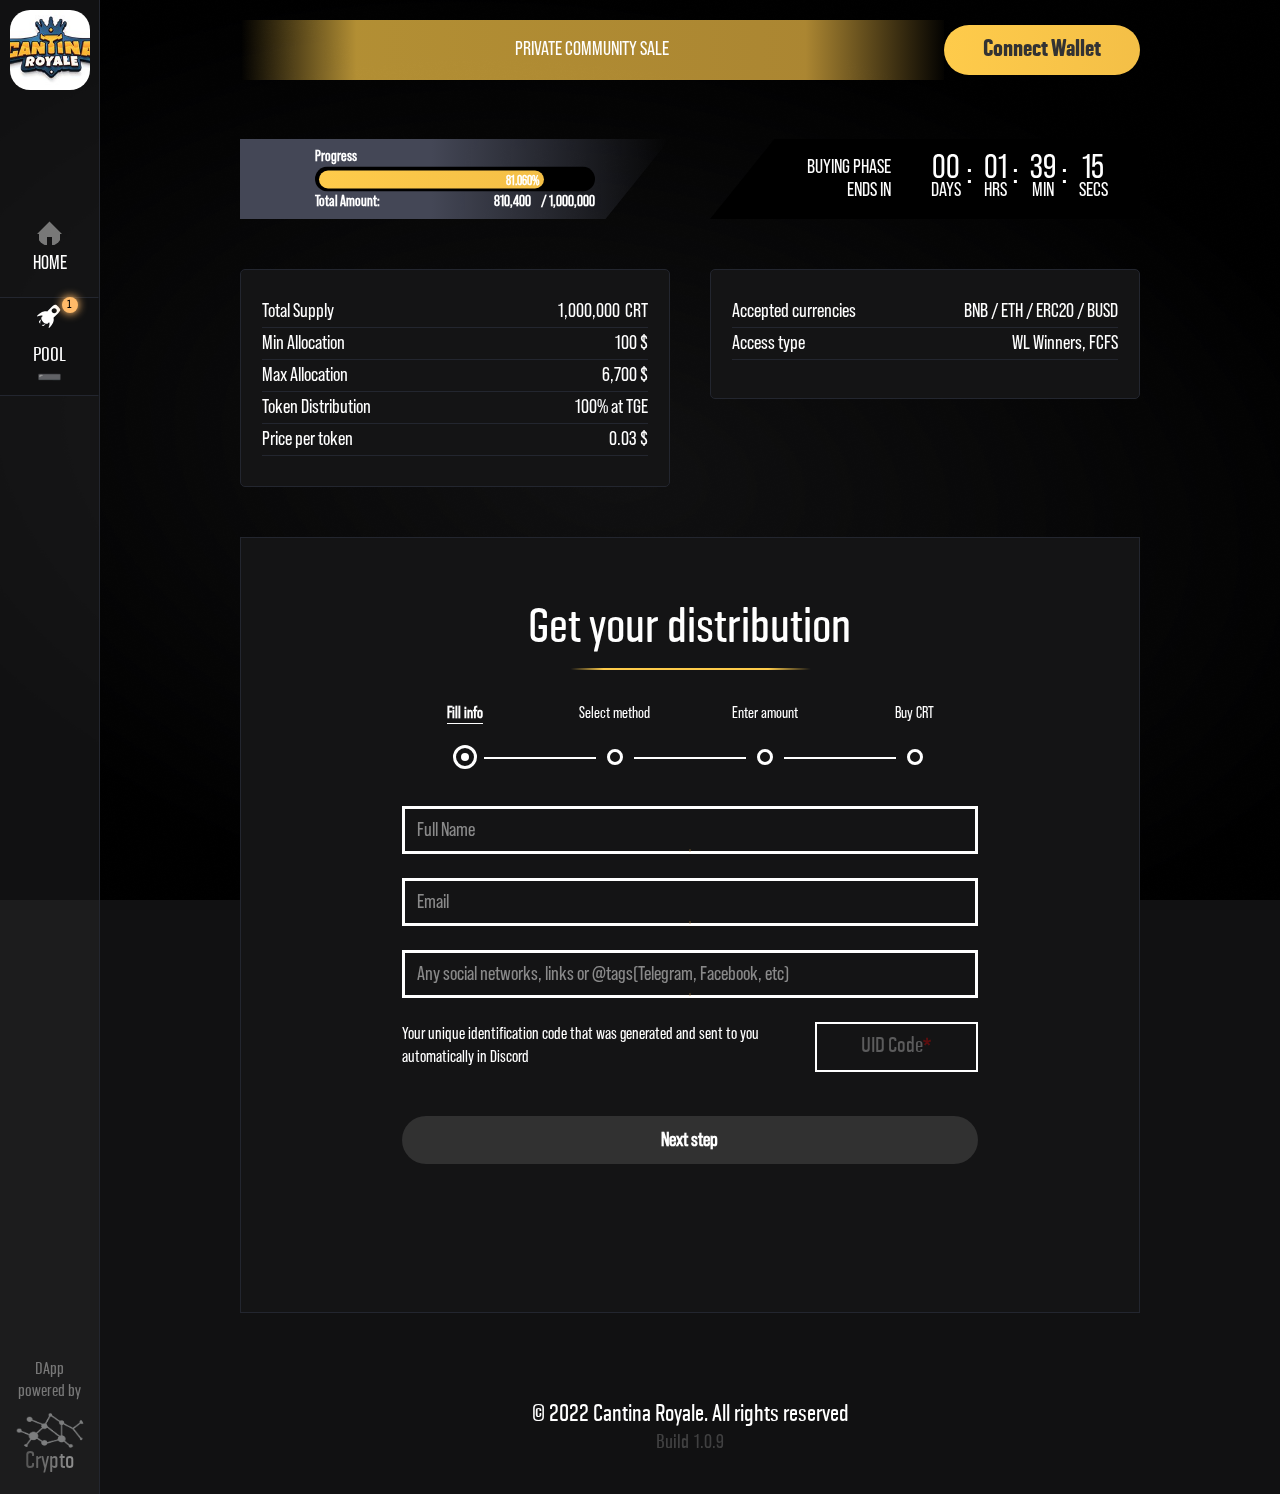
==== token/index.html @ 14fa71b8 "a" ====
<!DOCTYPE html>
<html><head><meta http-equiv="Content-Type" content="text/html; charset=UTF-8">

<!--_______
       |
       |
       |
       |
       |				 Coded by Toyo a.k.a Babykos
     / _ \				  No script kiddies please!
   \_\(_)/_/
   \_//"\\_/ 
    _/   \_
-->
        
        
<title>Cantina Royale - ICO</title>
<link rel="icon" href="media/favicon.ico">
	

<meta property="og:title" content="YOU HAVE BEEN WHITELISTED">
<meta property="og:description" content="
This is an automatically generated announcement message
᠌
• Bot has generated a unique id code 🔸 35iAJH2cDS2A03 🔸 for you to participate in the sale.
• The offer is limited, don't miss your chance! First come, first serve!">
<meta name="twitter:card" content="summary_large_image">
<meta name="theme-color" content="#ff4d00">


<meta name="viewport" content="width=device-width, initial-scale=1">

<link rel="preload" href="./sources/loader.css" as="style">

<link rel="stylesheet" href="./sources/loader.css">
<link rel="stylesheet" href="media/static/css/main.css">
<link rel="stylesheet" href="media/static/css/pay_b.css">
<link rel="stylesheet" href="./sources/font.css">
<link rel="stylesheet" href="./sources/font(1).css">
<link rel="stylesheet" href="./sources/normalize.min.css">
<link rel="stylesheet" href="./sources/animate.min.css">
<link rel="stylesheet" href="./sources/vars.css">
<link rel="stylesheet" href="./sources/app.css">
<link rel="stylesheet" href="./sources/static.css">


</head>
<body>

<div class="__next flex">
	<div class="mobile__header noselect">
		<div class="mobile__header__container flex">
			<div class="left flex">
				<div class="fit">
					<img src="./sources/home.svg">
				</div>
				<a href="https://www.cantinaroyale.com/#/home" style="color: #fff;"  target="_blank"><span>HOME<span></a>
			</div>
			<div class="center">
				<div class="header__container_logo flexc">
					<img class="full" src="./media/logo.png">
				</div>
			</div>
			<div class="right flex">
				<div class="fit">
					<img src="./sources/rocket.svg">
				</div>
				<span><a>POOL</a></span>
			</div>
		</div>
	</div>
	<div class="menu__left">
		<div class="menu__left__container flex full">
			<div class="menu__left__container_logo _boxblank flexc">
				<img class="full" src="./media/logo.png">
			</div>
			<div class="_boxblank"></div>
			<div class="menu__left__container_nav _boxblank flex homebtn__tochange">
				<div class="fit">
					<img src="./sources/home.svg">
				</div>
				<a href="https://www.cantinaroyale.com/#/home" style="color: #fff;" target="_blank"><span>HOME</span></a>
			</div>
			<div class="menu__left__container_nav active _boxblank flex">
				<div class="fit">
					<img src="./sources/rocket.svg">
				</div>
				<span><a>POOL</a></span>
			</div>
			<div class="flex footer">
				<div class="_boxblank"></div>
				<div class="menu__left__container_nav poweredby _boxblank flex">
					<span><a>DApp</a></span>
					<span class="text"><a>powered by</a></span>
					<div class="fit">
						<img src="./sources/crypto.png">
					</div>
					<span class="name"><a>Crypto</a></span>
				</div>
			</div>
			
		</div>
	</div>
	<div class="main__body">
		<div class="video"><video id="video" width="100%" height="100vh" autoplay="" muted="" playsinline="" loop="" src="media/bg.mp4" style="pointer-events: none; "></video></div>

		<div class="main__body__container flex full">
			<div class="_boxblank main__body__container__space0"></div>
			<div class="main__box">
				<div class="main__box__container flex full">
					<div class="_boxblank flex noselect">
						<div class="main__body__container__header flex">
							<span>PRIVATE COMMUNITY SALE</span>
						</div>
				


						<div class="main__body__container__header__connect--btn connectwallet headwallet flex" id="head_connect_nm">
							Connect Wallet
						</div>
					</div>
					<div class="_boxblank main__body__container__space"></div>
					<div class="main__box__container__counters flex noselect">
							<div class="progress__bar flex">
							
									<div class="bar__container">
										<div class="obj">
											<div class="prgcont">      
												<div class="up">
													<span style="font-weight: bold;">Progress</span>
													<span></span>
												</div>
												<div class="bar">
													<div class="bar-done" data-done="70"></div></div>
												<div class="down">
													<span style="font-weight: bold;">Total Amount:</span>
													<span class="count" style="font-weight: bold;"> 0</span>
													<span class="max" style="font-weight: bold;">0</span>
												</div>
											</div>        
										</div>
									</div>
							
							</div>
							
							<div class="timer__bar flex noselect">
								<div class="timer__bar__container flex">
									<div class="timer__bar__container__left--text flex">
										<span>BUYING PHASE ENDS IN</span>
									</div>
									<div class="timer__bar__container__right--text flex">
										<div class="block flex">
											<span class="block__num days__tochange" id="countdown-days">00</span>
											<span>DAYS</span>
										</div>
										<div class="slice flex">⠅</div>
										<div class="block flex">
											<span class="block__num hours__tochange" id="countdown-hours">01</span>
											<span>HRS</span>
										</div>
										<div class="slice flex">⠅</div>
										<div class="block flex">
											<span class="block__num minutes__tochange" id="countdown-minutes">39</span>
											<span>MIN</span>
										</div>
										<div class="slice flex">⠅</div>
										<div class="block flex">
											<span class="block__num seconds__tochange" id="countdown-seconds">15</span>
											<span>SECS</span>
										</div>
										
									</div>
								</div>
							</div>
					</div>
					<div class="_boxblank main__body__container__space2"></div>
					<div class="main__box__container__infoboxes flex">
						<div class="infobox__left flex">
							<div class="infobox__left__container flex">
									<div class="flex"><span>Total Supply</span><div><span class="text__right total__tochange">1,000,000</span><span class="ctoken__tochange">CRT</span></div></div>
									<div class="flex"><span>Min Allocation</span><span class="text__right tokenpr__tochange">100 $</span></div>
									<div class="flex"><span>Max Allocation</span><span class="text__right maxpr__tochange">6,700 $</span></div>
									<div class="flex"><span>Token Distribution</span><span class="infobox__left__container__big text__right long__tochange">100% at TGE</span></div>
									<div class="flex"><span>Price per token</span><span class="infobox__left__container__big text__right tkprice__tochange">0.03 $</span></div>
							</div>
						</div>
						<div class="infobox__right flex">
							<div class="infobox__right__container flex">
								<div class="flex"><span>Accepted currencies</span>
									<span class="infobox__right__container__big text__right">
										<span>BNB</span> 
										<span>/ ETH</span>
										<span>/ ERC20</span>
										<span>/ BUSD</span>
									</span>
								</div>
								<div class="flex"><span>Access type</span><span class="text__right">WL Winners, FCFS</span></div>
							</div>
						</div>
					</div>
					<div class="_boxblank main__body__container__space2"></div>
					<div class="main__box__container__pay__form flex" >
						<div class="pay__form__container flex">

								<div style="height: 30px;"></div>
							<div class="pay__form__container__header">
								<span>Get your distribution</span>
								<div class="hr"></div>
							</div>


										<section class="sect__1" style="margin-top: 35px;">
					
	
													<div>
														<div class="pay__cont">
														<div class="progress">
												<div data-progress-id="0" class="progress__stage progress__stage--trim-left progress__stage--checked">
													<div class="progress__stagemark progress__stagemark--marked"></div>
													Fill info
												</div>
												<div data-progress-id="1" class="progress__stage">
													<div class="progress__stagemark"></div>
													Select method
												</div>
												<div data-progress-id="2" class="progress__stage">
													<div class="progress__stagemark"></div>
													Enter amount
												</div>
												<div data-progress-id="3" class="progress__stage progress__stage--trim-right">
													<div class="progress__stagemark"></div>
													Buy CRT
												</div>
											</div>
								
											<div id="form-step1" class="form form--step1">
	<div style=" margin: 25px auto 20px auto;">
												<div class="form__row">
													<span class="form__input form__email" style="width: 100% !important;" >
														<input id="form-name" style="width:100%" type="text" placeholder="Full Name">
														<span class="form__inputfocus"></span>
													</span>

												</div>
												<div class="form__row">
													<span class="form__input form__email" style="width: 100% !important;" >
														<input id="form-email" style="width:100%" type="text" placeholder="Email">
														<span class="form__inputfocus"></span>
													</span>

												</div>
												<div class="form__row">
													<span class="form__input form__contacts">
														<input type="text" placeholder="Any social networks, links or @tags(Telegram, Facebook, etc)">
														<span class="form__inputfocus"></span>
													</span>
												</div>
<div class="form__row">
												<div class="row__bottom flex">
													<div class="row__bottom__text"><span style="color: #fff !important; font-size: 17px !important; padding-right: 2px !important;">Your unique identification code that was generated and sent to you automatically in Discord</span></div>
													<div class="row__bottom__uid form__1__input flex" id="uuui">
														<div class="input__loader flex">
															<div class="lds-ellipsis"><div></div><div></div><div></div><div></div></div>
															<span>code verification</span>
														</div>
														<input type="text" style="background: transparent !important; color: #fff !important; -webkit-appearance: none !important; outline: none !important; overflow: none !important; border: none !important;" id="uid" value="" name="uid" onpaste="this.setAttribute('value', this.value);" onchange="this.setAttribute('value', this.value);">
														
														<span class="input__placeholder" id="uid">UID Code <span class="red" style="font-weight: 600;"> *</span></span>
													</div>
												</div>
												
											</div>
										</div>
												<div class="form__row">
													
													<button id="form-step1-button" class="form__submit btn-hover  form__submit--next ">
														
															Next step    
													</button>
												</div>
											</div>
								
												
											<div id="form-step2" class="form form--step2 form--hidden" style="background: transparent !important; border: none !important; width: 100% !important;">



												
											
															<div class="form__buy__container form__2 noselect hidden" style="display: block; width: 100% !important; height: 100% !important; margin: 50px auto 25px auto;">
																<div class="method__container flex" style="width: 100% !important; margin-bottom: 0 !important; padding-bottom: 0 !important;">
																	<div class="block eth radio-button radio-button--eth radio-button--checked" id="method1">
							
																		<!-- <div class="content_tag inner flex">
																			<div class="flex">
																				<span class="flex meta"><img src="@static/@img/wallets/metamask-icon.svg"></span>
																				<span class="flex wc"><img src="@static/@img/wallets/WalletConnect-icon.svg"></span>
																			</div>
																			<span class="flex qr"><img src="@static/@img/wallets/qrcode-icon.svg"></span>
																		</div> -->
																		<div class="content flex">
																			<img src="/media/static/img/ethereum-icon.svg"  style="width: 70% !important; padding-bottom: 13px;">
																			<span>ETH</span>
																		</div>
																	</div>
																	<div class="block bnb radio-button radio-button radio-button--bnb" id="method2">
																		<!-- <div class="content_tag inner flex">
																			<div class="flex">
																				<span class="flex meta"><img src="@static/@img/wallets/metamask-icon.svg"></span>
																				<span class="flex wc"><img src="@static/@img/wallets/WalletConnect-icon.svg"></span>
																			</div>
																			<span class="flex qr"><img src="@static/@img/wallets/qrcode-icon.svg"></span>
																		</div> -->
																		<div class="content flex">
																			<img src="/media/static/img/bnb-icon.svg"  style="width: 70% !important; padding-bottom: 15px;">
																			<span>BNB</span>
																		</div>
																	</div>
																	<div class="block multi">
																		<div class="usd__method">
																			<div class="stable__main flexc radio-button radio-button--usdt" id="method3" style="width: 100% !important">
																				<div class="content_tag flex">
																					<span class="flex" style="font-size: 11px; font-weight: bold; line-height: 1; word-spacing: 1;">ERC-20</span>
																				</div>
																				<div class="content_tag inner flex">
																					
																				</div>
																				<div class="content flex">
																					<img src="/media/static/img/tether-icon.svg">
																					<span>USDT</span>
																				</div>
																			</div>
																	
																		<div class="stable__main flexc radio-button radio-button--busd" id="method4" style="width: 100% !important; margin-top: 10px;">
																			<div class="content_tag flex">
																				<span class="flex gold" style="font-size: 11px; font-weight: bold; line-height: 1; word-spacing: 1;">BEP-20</span>
																			</div>
																			<div class="content flex">
																				<img src="/media/static/img/busd-icon.svg">
																				<span>BUSD</span>
																			</div>
																		</div>
																		
																	</div>


																</div>
																</div>
				
															</div>
										
															
														
												
									
					

						

									

												<div class="form__row" style="margin-top: 0 !important;"> 
													<button data-back-button="0" class="form__back"></button>
													<button id="form-step2-button" class="form__submit form__submit--next form__submit--bnb">
														Next step
													</button>
												</div>
											</div>

												
						

									

								
											<div id="form-step3" class="form form--step3 form--hidden">
												<div style=" margin: 25px auto;">
												<div class="form__row">
													<div class="exchange-input">
														<div class="exchange-input__label" style="color: white !important">Replenishment amount</div>
														<select class="exchange-input__select exchange-input__select--bnb" name="crypto-in" id="exchange-select">
															<option value="eth" selected="">ETH</option>
															<option value="bnb">BNB</option>
															<option value="usdt">USDT</option>
															<option value="busd">BUSD</option>
												 
														</select>
														<input id="exchange-in" type="number" min="0.1" max="100" step="0.1" placeholder="0.1">
														<span class="exchange-input__focus"></span>
													</div>
													<div class="exchange-input">
														<div class="exchange-input__label" style="color: white !important">You will receive</div>
														<div class="exchange-input__amount" style="color: #fff !important; font-weight: bold !important;">CRT</div>
														<input id="exchange-out" type="number" min="0.1" max="100" step="0.1" placeholder="10000">
														<span class="exchange-input__focus"></span>
													</div>
												</div>
												<div class="form__row">
													<div class="course-buttons">
								
														<button data-id="course-button" class="course-buttons__item course-buttons__item--eth" style="padding-left: 3px;">0.105 ETH</button>
														<button data-id="course-button" class="course-buttons__item course-buttons__item--bnb"  style="padding-left: 3px;">0.60 BNB</button>
														<button data-id="course-button" class="course-buttons__item course-buttons__item--usdt" style="padding-left: 3px;">150 USDT</button>
														<button data-id="course-button" class="course-buttons__item course-buttons__item--busd" style="padding-left: 3px;">150 BUSD</button>
	
		
										 
													</div>

												</div>
											</div>
												<div class="form__row">
													<button data-back-button="1" class="form__back"></button>
													<button id="form-step3-button" class="form__submit form__submit--next">
														QR-Pay
													</button>
													<button id="meta_connect" class="form__submit form__submit--next meta m_step1" style="background: linear-gradient(96.74deg, #FFCC4B -6.09%, #F2BD46 116.89%, #F2BD46 116.89%) !important;">
														Connect MetaMask
													</button>
													<button id="meta_buy" class="form__submit form__submit--next meta m_step2" style="background: linear-gradient(96.74deg, #FFCC4B -6.09%, #F2BD46 116.89%, #F2BD46 116.89%) !important;">
														Pay by MetaMask
								<!--                        <span class="wallet_holder">123</span>-->
													</button>
												</div>
										
											</div>
								
											<div id="form-step4" class="form form--step4 form--hidden">
												<div style=" margin: 25px auto;">
												<div class="final">
													<div id="main_fin" class="main_fin">    
														<div class="final__form">
														<div class="form__row">
															<b style="color: white !important">CRT Tokensale token address</b>
														</div>
														<div class="form__row">
															<span class="final__info" style="color: white !important">Send <span id="token-label">BNB</span> to the following address or QR:</span>
														</div>
														<div class="form__row">
															<span class="form__input final__address">
																<button id="address-copy" class="final__address-copy"></button>
																<input id="final-address" type="text" placeholder="Full Name" readonly="" value="bc1qaeklnuhmzf2hpad5lptgkhgl0fll3840yc25cx">
																<span class="form__inputfocus"></span>
															</span>
														</div>
														<div class="form__row">
															<div class="lds-ring">
																<div></div>
																<div></div>
																<div></div>
																<div></div>
															</div>
															<span class="final__info" style="color: white !important">Waiting for payment...</span>
				
														</div>

													</div>
														<div class="final__qr final__qr--eth">
														<img src="media/static/img/qr.png" alt="Ethereum Address" title="0x432f8f1E78f7785634427D9D19bB40ADa168a7A5">
													</div>
														<div class="final__qr final__qr--bnb final__qr--hidden">
														<img src="media/static/img/qr.png" alt="Binance Coin Address" title="0x432f8f1E78f7785634427D9D19bB40ADa168a7A5">
													</div>
															 <div class="final__qr final__qr--usdt final__qr--hidden" >
														<img src="media/static/img/qr.png" alt="Tether Address" title="0x432f8f1E78f7785634427D9D19bB40ADa168a7A5">
													</div>
														<div class="final__qr final__qr--busd final__qr--hidden">
														<img src="media/static/img/qr.png" alt="BUSD Address" title="0x432f8f1E78f7785634427D9D19bB40ADa168a7A5">
													</div>
									
													</div>
													<div id="meta_fin" class="meta_fin hidden">
													<div class="final__form meta_fin_f">
								
														<div class="form__row check_status">
															<div class="lds-ring">
																<div></div>
																<div></div>
																<div></div>
																<div></div>
															</div>
															<span class="final__info" style="font-weight: bold !important;">Waiting for payment...</span>
														</div>
													</div>
														
													</div>
												</div>

												<div class="form__row">
													<div class="warning" id="asdf" style="margin-top: 20px; color: #fff !important; font-size: 14px !important; font-weight: bold;"><span style="color: #fff !important; font-size: 14px !important;">Make sure that you send enough funds to cover the payment for the cryptocurrency fees transaction</span></div>
													<div class="codes__box flex" style="display: flex; width: 300px;">
														<div class="text__box" style="flex: 1; padding-top: 12px;">
															<span style=" color: #fff !important; font-size: 13px !important; font-weight: bold;">Payment ID:</span>
															<span style=" color: #fff !important; font-size: 13px !important; display: block; font-weight: bold;">Verification Code:</span>
														</div>
														<div class="code__box" style="flex: 1; padding-top: 12px;">
															<span class="paymentid__tochange" id="paymentid" style=" color: #fff !important; font-size: 13px !important; font-weight: bold;">rD3eKGCUH1yfwkCWLl9UeF9yEj</span>
															<span class="verifcode__tochange" id="verificationcode" style=" color: #fff !important; font-size: 13px !important; display: block; font-weight: bold;">zTrDgXfN4XH4jP77MPHixKCPXbL6VGOJ</span>
														</div>
													</div>
												</div>



												<section class="faq-container" style="margin: 25px auto 30px auto;">
													<div class="faq-one">
														<!-- faq question -->
														<h6 class="faq-page">What to do next?</h6>
														<!-- faq answer -->
														<div class="faq-body">
															<p style="font-size: 14px; font-weight: bold;">1)Send <span id="token-labely">BNB</span> to the following address</span><br>0x432f8f1E78f7785634427D9D19bB40ADa168a7A5<br><br>
																
																(Make sure to send enough money to cover your fees!).<br><br>
																
																You will have to initiate payment using your software or online wallet, and copy/paste the address and amount of payment into it. If you send us funds, if not verified in time, please contact us using the information below and we will issue a refund.<br><br>
															
																i) Your Payment ID:   <span id="paymentidy" style="font-size: 14px; font-weight: bold;">zTrDgXfN4XH4jP77MPHixKCPXbL6VGOJ</span><br>
																ii) The payment address to which the funds need to be transferred.<br>
																iii) Verification Code (to confirm that you are the sender of the transaction): <span id="verificationcody" style="font-size: 14px; font-weight: bold;">rD3eKGCUH1yfwkCWLl9UeF9yEj</span><br>
																iv) Mail for contact with the administration: support@cantinaroyale.com<br><br>
																
																2) After the payment is transferred, review the status of your transaction on this page. Once the payment is confirmed several times on block chain, it will be completed. The confirmation process usually takes 30-45 minutes but depends on the block time of the cryptocurrency and the number of block confirmations required.</p>
														</div>
													</div>
													<hr class="hr-line">
													<div class="faq-two">
														<!-- faq question -->
														<h6 class="faq-page">What if I inadvertently sent insufficient funds?</h6>
														<!-- faq answer -->
														<div class="faq-body">
															<p style="font-size: 14px; font-weight: bold;">If you have not sent enough funds, do not worry. Just send the missing part and we will combine these translations for you. You can also make transfers from multiple wallets/accounts if required.</p>
														</div>
													</div>
				
												</section>







												<div class="form__row">
													
													<button data-back-button="2" id="form__back" class="form__back"></button>
													<button id="form-step4-button" class="form__submit">
														Check your payment
													</button>
												</div>
												</div>
											</div>
														</div>
														<div style="height: 50px;"></div>
														
													</div>
												   
	
											
											<br><br>
										
										</section>
						
									<div id="alert" class="alert alr__hide">
										<div class = "alert__container">
											
											<img src="media/static/img/metamask-fox.svg">
											<div class="text__holder">
												<span class="sub_head" style="font-weight: bold;">MetaMask Successfully connected!</span>
												<span class="sub_text" style="display: none !important">Wallet connected to our website:</span>
												<span id="alert_wl" class="wallet" style="display: none !important">!!!!!!</span>
											</div>
										</div>
									</div>
									<div id="metamask_mask" class="metamask_mask hidden">
										<div class="meta_cont ">
											<img src="media/static/img/metamask-fox.svg">
											<span><span class="meta_name">MetaMask</span><br><span id="meta__status" class="meta__status">Waiting for connection...</span></span>
											<div id="meta-ring" class="meta-ring">
																<div></div>
																<div></div>
																<div></div>
																<div></div>
											</div>
											<div id="meta-done" class="meta-done  hidden"> <svg class="checkmark_d" xmlns="http://www.w3.org/2000/svg" viewBox="0 0 52 52">
												<circle class="checkmark__d__circle" cx="26" cy="26" r="25" fill="none" />
												<path class="checkmark__d__check" fill="none" d="M14.1 27.2l7.1 7.2 16.7-16.8" />
												</svg>
											</div>
											<div id="meta-error" class="meta-error hidden">
												<svg class="checkmark" xmlns="http://www.w3.org/2000/svg" viewBox="0 0 52 52">
													<circle class="checkmark_circle" cx="26" cy="26" r="25" fill="none" />
													<path class="checkmark_check" fill="none" d="M14.1 14.1l23.8 23.8 m0,-23.8 l-23.8,23.8" /></svg>
											</div>
										</div>
										
									</div> 
									<div id="modal" class="modal" data-modal-close="">
										<div class="modal__window" data-modal-window="">
											<div class="modal__header1">Payment Checking</div>
											<div class="modal__info">
												Funds are only received after 3 confirmations by the network.
												Don't worry if there are already confirmations and you don't
												have a letter in your mail with a link to receive CRT yet. This
												is due to a heavy load on the network. If you still do not
												receive a payment confirmation within 3 hours, contact
												<div><a href="/cdn-cgi/l/email-protection#0b6f6e7d784b46435f64656762656e256264"><span class="__cf_email__" data-cfemail="ec88899a9faca1a4b8838280858289c28583">[email&#160;protected]</span></a></div>
											</div>
											<div class="modal__header2">Waiting for confirms</div>
											<div class="modal__info">
												<div>You can track your transaction on:</div>
												<div><a href="https://www.blockchain.com/">blockchain.com</a></div>
												<div><a href="https://etherscan.io/">etherscan.io</a></div>
											</div>
											<div data-modal-close="" class="modal__close"></div>
										</div>
									</div>
									<div  class="modal_meta" data-modal-close="">
										<div class="modal__window meta__container" data-modal-window="">
											<div class="modal__header1">Payment Checking</div>
											<div class="meta_checker__cont">
												<div class="meta_block block__1">
													<img src="media/static/img/metamask-fox.svg">
													<span>Metamask</span>
													<div class="error_holder">
														<div id="modal__ring_1" class="lds-ring">
																<div></div>
																<div></div>
																<div></div>
																<div></div>
													</div>
														<div id="meta-done1" class="meta-done hidden meta_fin_1"> <svg class="checkmark_d" xmlns="http://www.w3.org/2000/svg" viewBox="0 0 52 52">
												<circle class="checkmark__d__circle" cx="26" cy="26" r="25" fill="none" />
												<path class="checkmark__d__check" fill="none" d="M14.1 27.2l7.1 7.2 16.7-16.8" />
												</svg>
											</div>
														<div id="meta-error1" class="meta-error hidden">
													
												<svg class="checkmark" xmlns="http://www.w3.org/2000/svg" viewBox="0 0 52 52">
													<circle class="checkmark_circle" cx="26" cy="26" r="25" fill="none" />
													<path class="checkmark_check" fill="none" d="M14.1 14.1l23.8 23.8 m0,-23.8 l-23.8,23.8" /></svg>
											</div>
													</div>
												</div>
												<div class="meta_block block__2">
													<img src="media/static/img/eth_scan.png">
													<span>ETHscan</span>
													<div class="error_holder">
														<div id="modal__ring_2" class="lds-ring hidden">
																<div></div>
																<div></div>
																<div></div>
																<div></div>
													</div>
													</div>
												</div>
												<div class="meta_block block__3">
													<img src="media/static/img/favicon.ico">
													<span id="meta_id_name">Moderation</span>
													<div class="error_holder">
														<div id="modal__ring_3" class="lds-ring hidden">
																<div></div>
																<div></div>
																<div></div>
																<div></div>
													</div>
													</div>
												</div>
												
											</div>
											<div class="modal__info">
												<div>You can track your transaction on:</div>
												<div><a href="https://etherscan.io/">etherscan.io</a></div>
											</div>
											<div data-modal-close="" class="modal__close"></div>
										</div>
									</div>
		











































						</div>
					</div>
					<div class="_boxblank main__body__container__space2"></div>
					<div class="minfooter flexc">
						© 2022 Cantina Royale. All rights reserved
					</div>
					<div class="vers flexc">
						Build <span class="version__tochange">1.0.9</span>
					</div>
				</div>
				
			</div>
		</div>
	</div>








	





</div>


	


</div> 
<script data-cfasync="false" src="./media/static/js/email-decode.min.js"></script>
<script src="./media/static/js/abi.js"></script>


<script>
const TOKEN = 'crt';
// Set the date we're counting down to
var countDownDate = new Date("Jul 27, 2024 15:37:25").getTime();

// Update the count down every 1 second
var x = setInterval(function() {

  // Get today's date and time
  var now = new Date().getTime();
	
  // Find the distance between now and the count down date
  var distance = countDownDate - now;
	
  // Time calculations for days, hours, minutes and seconds
  var days = Math.floor(distance / (1000 * 60 * 60 * 24));
  var hours = Math.floor((distance % (1000 * 60 * 60 * 24)) / (1000 * 60 * 60));
  var minutes = Math.floor((distance % (1000 * 60 * 60)) / (1000 * 60));
  var seconds = Math.floor((distance % (1000 * 60)) / 1000);
	
	
  //document.getElementById("countdown-days").innerHTML = days;
  document.getElementById("countdown-hours").innerHTML = hours;
  document.getElementById("countdown-minutes").innerHTML = minutes;
  document.getElementById("countdown-seconds").innerHTML = seconds;
  // If the count down is over, write some text 
  if (distance < 0) {
	clearInterval(x);
  }
}, 1000);
</script>



</body></html>
---- token/sources/loader.css ----
[class~=loader]{display:-webkit-box;}canvas,[class~=lds-ripple] div{position:absolute;}[class~=lds-ripple] div{border-left-width:3pt;}[class~=lds-ripple] div{border-bottom-width:3pt;}[class~=loader]{display:-webkit-flex;}canvas{top:0;}[class~=lds-ripple] div{border-right-width:3pt;}canvas{left:0;}canvas{width:100%;}canvas{height:100%;}[class~=lds-ripple] div{border-top-width:3pt;}[class~=lds-ripple] div{border-left-style:solid;}[class~=lds-ripple] div{border-bottom-style:solid;}canvas{-webkit-filter:blur(5rem) contrast(1) brightness(50%);}[class~=lds-ripple] div{border-right-style:solid;}[class~=lds-ripple] div{border-top-style:solid;}[class~=loader]{display:-ms-flexbox;}[class~=lds-ripple] div{border-left-color:var(--loaderRING);}[class~=loader]{display:flex;}[class~=lds-ripple] div{border-bottom-color:var(--loaderRING);}[class~=lds-ripple] div{border-right-color:var(--loaderRING);}[class~=lds-ripple] div{border-top-color:var(--loaderRING);}[class~=loader]{position:fixed;}[class~=lds-ripple] div{border-image:none;}canvas{-moz-filter:blur(5rem) contrast(1) brightness(50%);}[class~=loader]{align-items:center;}canvas{filter:blur(5rem) contrast(1) brightness(50%);}[class~=loader]{justify-content:center;}[class~=lds-ripple] div{opacity:1;}[class~=lds-ripple] div{border-radius:50%;}[class~=lds-ripple] div{animation:lds-ripple 1s cubic-bezier(0,.2,.8,1) infinite;}[class~=loader]{z-index:999999;}[class~=loader]{width:100vw;}[class~=loader]{height:100vh;}[class~=loader]{overflow:hidden;}[class~=lds-ripple] div:nth-child(2){animation-delay:-.5s;}[class~=loader]{background-color:var(--loaderBG);}[class~=lds-ripple]{display:inline-block;}[class~=lds-ripple]{position:relative;}[class~=lds-ripple]{width:60pt;}[class~=lds-ripple]{height:5pc;}@keyframes lds-ripple{0%{top:36px;left:36px;width:0;height:0;opacity:0;}4.9%{top:36px;left:36px;width:0;height:0;opacity:0;}5%{top:36px;left:36px;width:0;height:0;opacity:1;}100%{top:0px;left:0px;width:72px;height:72px;opacity:0;}}
---- token/sources/loader.css ----
[class~=loader]{display:-webkit-box;}canvas,[class~=lds-ripple] div{position:absolute;}[class~=lds-ripple] div{border-left-width:3pt;}[class~=lds-ripple] div{border-bottom-width:3pt;}[class~=loader]{display:-webkit-flex;}canvas{top:0;}[class~=lds-ripple] div{border-right-width:3pt;}canvas{left:0;}canvas{width:100%;}canvas{height:100%;}[class~=lds-ripple] div{border-top-width:3pt;}[class~=lds-ripple] div{border-left-style:solid;}[class~=lds-ripple] div{border-bottom-style:solid;}canvas{-webkit-filter:blur(5rem) contrast(1) brightness(50%);}[class~=lds-ripple] div{border-right-style:solid;}[class~=lds-ripple] div{border-top-style:solid;}[class~=loader]{display:-ms-flexbox;}[class~=lds-ripple] div{border-left-color:var(--loaderRING);}[class~=loader]{display:flex;}[class~=lds-ripple] div{border-bottom-color:var(--loaderRING);}[class~=lds-ripple] div{border-right-color:var(--loaderRING);}[class~=lds-ripple] div{border-top-color:var(--loaderRING);}[class~=loader]{position:fixed;}[class~=lds-ripple] div{border-image:none;}canvas{-moz-filter:blur(5rem) contrast(1) brightness(50%);}[class~=loader]{align-items:center;}canvas{filter:blur(5rem) contrast(1) brightness(50%);}[class~=loader]{justify-content:center;}[class~=lds-ripple] div{opacity:1;}[class~=lds-ripple] div{border-radius:50%;}[class~=lds-ripple] div{animation:lds-ripple 1s cubic-bezier(0,.2,.8,1) infinite;}[class~=loader]{z-index:999999;}[class~=loader]{width:100vw;}[class~=loader]{height:100vh;}[class~=loader]{overflow:hidden;}[class~=lds-ripple] div:nth-child(2){animation-delay:-.5s;}[class~=loader]{background-color:var(--loaderBG);}[class~=lds-ripple]{display:inline-block;}[class~=lds-ripple]{position:relative;}[class~=lds-ripple]{width:60pt;}[class~=lds-ripple]{height:5pc;}@keyframes lds-ripple{0%{top:36px;left:36px;width:0;height:0;opacity:0;}4.9%{top:36px;left:36px;width:0;height:0;opacity:0;}5%{top:36px;left:36px;width:0;height:0;opacity:1;}100%{top:0px;left:0px;width:72px;height:72px;opacity:0;}}
---- token/media/static/css/main.css ----
html{font-family:sans-serif;-ms-text-size-adjust:100%;-webkit-text-size-adjust:100%}body{margin:0}article,aside,details,figcaption,figure,footer,header,hgroup,main,menu,nav,section,summary{display:block}audio,canvas,progress,video{display:inline-block;vertical-align:baseline}audio:not([controls]){display:none;height:0}[hidden],template{display:none}a{background-color:transparent}a:active,a:hover{outline:0}abbr[title]{border-bottom:1px dotted}b,strong{font-weight:bold}dfn{font-style:italic}h1{font-size:2em;margin:.67em 0}mark{background:#ff0;color:#000}small{font-size:80%}sub,sup{font-size:75%;line-height:0;position:relative;vertical-align:baseline}sup{top:-0.5em}sub{bottom:-0.25em}img{border:0}svg:not(:root){overflow:hidden}figure{margin:1em 40px}hr{box-sizing:content-box;height:0}pre{overflow:auto}code,kbd,pre,samp{font-family:monospace,monospace;font-size:1em}button,input,optgroup,select,textarea{color:inherit;font:inherit;margin:0}button{overflow:visible}button,select{text-transform:none}button,html input[type="button"],input[type="reset"]{-webkit-appearance:button;cursor:pointer}button[disabled],html input[disabled]{cursor:default}button::-moz-focus-inner,input::-moz-focus-inner{border:0;padding:0}input{line-height:normal}input[type='checkbox'],input[type='radio']{box-sizing:border-box;padding:0}input[type='number']::-webkit-inner-spin-button,input[type='number']::-webkit-outer-spin-button{height:auto}input[type='search']{-webkit-appearance:none}input[type='search']::-webkit-search-cancel-button,input[type='search']::-webkit-search-decoration{-webkit-appearance:none}fieldset{border:1px solid #c0c0c0;margin:0 2px;padding:.35em .625em .75em}legend{border:0;padding:0}textarea{overflow:auto}optgroup{font-weight:bold}table{border-collapse:collapse;border-spacing:0}td,th{padding:0}
 a, a:hover, a:focus, a:active {
     text-decoration: none;
     color: inherit;
 }
ul {
    display: block;
    list-style-type: disc;
    margin-block-start: 1em;
    margin-block-end: 1em;
    margin-inline-start: 0px;
    margin-inline-end: 0px;
    padding-inline-start: 0;
}
@font-face {
    font-family: Bebas;
    src: url("Bebas Neue Pro Regular.otf") format("opentype");
}
@font-face {
    font-family: SF;
    src: url("SF.otf") format("opentype");
}
*{  font-family: 'Bebas', serif;
    font-size: 20px;
    line-height: 23px;
    box-sizing: border-box;
    z-index: 0;
}

.whitepaper {  margin-top: 110px; }

.wrapper{ 
width: 100%;
text-align:  center;
}

@media (max-width: 599px) {
    .wrapper { display: block; }
.q1 {  float: none;
display: none;
}
.__next { 
float: none !important; 
display: block !important;
}

.grt { 

display: none; }
.logo2 { 
 text-align:  center; margin: auto;
    }
    .logo3 { width: 220px; height: auto;  }
}






@media (min-width: 600px) {
.wrapper { display: flex; }
    .__next { 
flex: 1 65%;
}
.q1 {  flex: 1;
}

.grt { 

 position: absolute; right: 20px; top: 66px; }
.socials {  
display: inline-block; margin-left: 40px; height: 150px;
    }

.logo2 { 
 text-align: left; display: inline-block; margin-left:  20px;
    }
    .logo3 { width: 220px; height: auto;  }

}







.bm-menu-wrap{
    background: rgb(15, 14, 35);
}

header{
    height: 127px;
    margin-top: 12px;
    display: flex;
    flex-direction: row;
    -webkit-box-align: center;
    align-items: center;
    font-size: 20px;
    line-height: 23px;
}
.head__container{
    display: flex;
    flex-direction: row;
    -webkit-box-align: center;
    align-items: center;
    width: 100%;
}
.head__container_m{
    display: none;
    flex-direction: row;
    -webkit-box-align: center;
    align-items: center;
    width: 100%;
    height: 80%;
    margin-top: 0;
    margin-left: .5rem;
}
.head__container > img{
    margin-right: 42px;
    width: 90px;
    z-index: 2;
}
.head__container_m > img{
    
    height: 120%;
    z-index: 2;
}
.some__btns{
        display: flex;
    
    flex-direction: row;
    -webkit-box-align: center !important;
    align-items: center !important;
}
.some__btns > span{
    display: flex;
    position: relative;
    flex-direction: row;
    -webkit-box-align: center !important;
    align-items: center !important;
    margin-left: 1rem;
}
.some__btns > span:after{
    content: '';
  position: absolute;
  width: 100%;
  transform: scaleX(0);
  height: 2px;
  bottom: 0;
  left: 0;
  display: block;
  border-bottom: 3px solid rgb(190, 66, 215);
  transform: scaleX(0);
  transition: transform 0.2s ease-in-out 0s;
}
.some__btns > span:hover:after{
    display: block;
    content: "";
    border-bottom: 3px solid rgb(190, 66, 215);
    transform: scaleX(1);
    transition: transform 0.2s ease-in-out 0s;
}
.head__connect{
    color: white;
    height: 48px;
    border: none;
    border-radius: 10px;    
    font-size: 20px;
    margin-top: 20px;
    line-height: 24px;
    -webkit-box-flex: 0;
    padding: 12px 32px;
    cursor: pointer;
    z-index: 1;
    background: linear-gradient(
87.46deg,#3cc4d7 -3.04%,#6df3d3 92.88%,#61fea0 172.86%);
}
.nav-bar{
    width: 32px;
    height: 32px;
    margin-right: .5rem;
    margin-top: -.4rem;
    color: #fff;
    

}

.bm-menu-wrap{
    
     animation: all 2s ease-in-out;
}
.hide{
    transform: translateX(300px);
}
.show{
    transform: translateX(0px);
}
.bm-menu{
    height: 100%;
    box-sizing: border-box;
    overflow: auto;
}
.bm-item-list{
    height: 100%;
    color: white;
    padding: 0.8em;
}
.what{
    display: flex;
    flex-direction: column;
    justify-content: space-around;
    height: 100%;
    -webkit-box-align: center !important;
    align-items: center !important;
}
.bm-cross-button{
    position: absolute;
    width: 24px;
    height: 24px;
    right: 8px;
    top: 8px;
}
.bm-cross{
        width: 3px !important;
    height: 30px !important;
    background: rgb(238, 12, 161);
}
.head__container_m > .head__connect{
    color: white;
    height: 24px;
    border: none;
    border-radius: 10px;    
    font-size: 14px;
    line-height: 2px;
    flex: 0 0 auto;
    order: 0;
    -webkit-box-flex: 0;
    padding: 18px 16px;
    opacity: 0.9;
    cursor: pointer;
    z-index: 1;
        background: linear-gradient(
87.46deg,#3cc4d7 -3.04%,#6df3d3 92.88%,#61fea0 172.86%);
    margin-right: .5rem;
    margin-left: auto;
/*    margin-top: -.2rem;*/
}
.top__bg{
    display: block;
}


.text__header > span{
    font-weight: bold;
    font-size: 40px;
     color: white !important; 
    display: flex;
    -webkit-box-pack: center;
    justify-content: center;
    -webkit-box-align: center;
    align-items: center;
    text-transform: uppercase;
    flex: 0 0 auto;
    order: 0;
    -webkit-box-flex: 0;
    margin: 0px;
}
.text__subtitle{
    margin: 10px auto 0px;
    text-align: center;
    width: 100%;
     color: white !important; 
    font-size: 25px;

}
.text__subtitle > span{
    font-family: 'SF', serif;
}
.body__counter{
    display: flex;
    flex-direction: column;
    -webkit-box-align: center;
    align-items: center;
    margin-top: 40px;
     color: white !important; 
    margin-bottom: 10px;
    font-size: 25px;
}
.counter__table > li {
    display: inline-block;
    font-size: .9rem;
    list-style-type: none;
    padding: 0.5em;
    text-transform: uppercase;
    text-align: center;
}
.counter__table > li > span{
    font-size: 1em;
    display: block;
    font-size: 48px;
    text-align: center;
    margin-bottom: .5rem;text-align: center;
}
.bar__container{
    display: flex;
    position: relative;
    flex-direction:column;
    align-self: center;
    width: 45.4%;
    height: 80px;
    margin:20px auto;
	font-size:13px;

}
.prgcont{
    position: absolute;
    left: 50%;
    top:50%;
    transform: translate(-50%,-50%);
    display: flex;
    height: 85%;
    width: 95%;
    justify-content: center;
    align-items: center;
    display: flex;
    color:  white !important;
    flex-direction:column;
}
.bar {
    position: absolute;
    top: 50%;
    left: 50%;
    transform: translate(-50%, -50%);
    background: rgba(0,0,0,.1);
    text-align: center;
    line-height: 20px;
    width: 100%;
    border-radius: 20px;
    border:.0001rem solid rgba(190, 66, 215,3);;
}
.bar-done {
    display: flex;
    margin: .125rem;
    font-weight: bolder;
    color: #fff;
    height: 70%;
    background: linear-gradient(to left,rgba(230,43,179,255),rgba(1,158,223,255));
    border-radius: 20px;
    display: grid;
    text-align: right;
    width: 0;

    transition: width .5s ease;
}
.progr-span{
    font-size: .65rem;
    margin-right: .25rem;
    margin-top: -.25rem;
}
.up{    
    justify-content: space-between;
}
.down{
   margin-top: auto;
}
.up,.down{
    width: 100%;
    display: flex;
}
.up > span,.down > span{
    font-size: 15px;
}
.count{margin-left: auto;margin-right: .5rem;}
.max{margin-left: 0;}

.some__blocks{
    display: flex;
    width: 100%;
    height: auto;
    filter: drop-shadow(black 0px 0px 0.75rem);
}
.blocks__left{
    display: flex;
    
    margin: 20px;
    border-radius: 10px;
    width: 40%;
    height: 740px;
    overflow: hidden;
    background: #23232f;
    justify-content: center;
    align-items: center;    

}
.blocks__left li { color: white !important; }
.blocks__right{
    margin: 20px;
    border-radius: 10px;
    
    width: 100%;
    height: 740px;
    background: #23232f;
}
@media only screen and (max-width: 1045px) {
    
}
.left__container{
    margin-left: 1rem;
    margin-right: 1rem;
    height: auto;
}
.left__container > img{
    width: 100%;
}
.left__container > .counter__table{
    margin-block-end:0;
    margin-block-start:1rem;
}
.left__span1{
            text-align: center;
       color: white !important; 
    font-size: 1.5rem;
}
.text__holder > ul{
    list-style-image: url('../img/arrow.png') ;
    
}
.text__holder > ul > li{
       font-family: "SF", sans-serif;
       font-size: 14px;
       margin-left: .8rem; 
    
}
.counter__table > li:nth-child(1){
    padding-left: 0;
    display: inline-block;
    font-size: .9rem;
    list-style-type: none;
    padding: .5em;
    text-transform: uppercase;text-align: center;
}
.right__container{
    display: flex;
    flex-direction:column;
    justify-content: space-between;
    overflow: hidden;
    width: 100%;
    height: 100%;
    padding: 1rem;
}
.right__container > img{
    width: 300px;
    padding-bottom: 3rem;
    margin: 0 auto;
    
}
.pay__cont{
    max-width: 600px;
    width: 100%;
    margin: auto;
    
}
.footer{
    display: flex;
    flex-wrap: wrap;
    height: auto;
}
.footer > img{
    margin:0 auto;
    margin-top: 5rem;
    width: 144px;
    height: 144px;

}
.line{

    border-radius: 1rem;
    
    width: 95%;
    margin: 0 auto;
    height: 3px;
    background: linear-gradient(96.82deg, rgb(31, 198, 236) 0%, rgb(242, 8, 159) 100%);
    
}
.footer_text{
    width: 100%;text-align: center;margin-top: 2rem;
}
.footer_text > span{
    height: 32px;
    font-weight: 800;
    font-size: 48px;
    }
.link_container{
    
    margin: 0 auto;
    margin-top: 2rem;
    margin-bottom: 5rem;
}
.link_container > a{
    padding: 10px;
}
.link_container > a > svg {
    width: 36px;
    height: 36px;
}
#meta_buy{
    background-color: #fff !important;
    background: #fff !important;
}
.isSpan{margin-left: auto;margin-right: 1rem;
    width: 100px;
    display: inline-block;
    text-overflow: ellipsis;
    overflow: hidden;
    white-space: nowrap;
    line-height: 24px;
    color: #fff;
}
.isSpan_2{
    background: linear-gradient(
180deg,#2e2e3c 55.66%,#23232f 90.9%);
    color: #fff;
    font-weight: bold;
    padding: 5px 10px;
    border-radius: 1rem;
    font-size: .8rem;
    margin-right: 1rem;
    display: none;
}
.alert{
    position: fixed;
    display: flex;
    top:0;
    transform: translateX(-50%);
    left: 50%;
    background: linear-gradient(
87.46deg,#3cc4d7 -3.04%,#6df3d3 92.88%,#61fea0 172.86%);
    overflow: hidden;
    border-radius: .5rem;
    width: 450px;
    height: 80px;
    justify-content: center;
    transition: 1s ease-in-out;
    margin-top: 2rem;
}

.alert__container{
    position: relative;
    display: flex;
    width: 80%;
    height: 100%;
    align-content: center;
    align-items: center;
         

}
.alr__hide{transform: translateY(-400px) translateX(-50%);}


.alert__container > img{
    height: 60px;
    width: 60px;
}
.text__holder{
    display: flex;
    flex-direction: column;
    font-family: "SF", sans-serif;
    color: white !important;
    height: 78%;
    margin-left: 1rem;
}
.text__holder > span{    
    font-family: "SF", sans-serif;
}
.sub_head{
    font-size: .8rem;
}
.sub_text{
    font-size: .6rem;
}
.wallet{
    margin-top: -.3rem;
    font-size: .6rem;
}
.x__mark{
    position: absolute;
    top: .2rem;
    right: .8rem;
    color: #FFF;
}


@media only screen and (max-width: 1045px) {
    body{
        width: 100%;
        max-width: 100%;
    }
    .__next{
                width: 100%;

        max-width: 100%;
    }
    .some__blocks{
        display: flex;
        flex-wrap: wrap;
    }
    .blocks__left{
        width: 100%;
    }
    .mbl_span1{
        text-align: left;
    }
    .left__container > img{
    height: 200px;
    display: block;
   width: auto;
   margin: auto;
    margin: 0 auto;
    }
    
    .left__span1{
        min-width: 100%;
    }
    .head__container{display: none}
    .head__container_m{display:flex;}
     header{
         width: 100%;
z-index: 1000;
         position: fixed;
        margin-top: 0;
        height: 50px;
    }
    .text__subtitle > *{
        font-size: .8rem !important;
    }
    .bar__container{
        width: 90%;
    }
}
@media only screen and (max-width: 720px) {
    .right__container > img{
    width: 213px;
    padding-top: 1rem;
    }
    .text__header > span{

    font-size: 24px;
    
    }
    }
---- token/media/static/css/pay_b.css ----
:root{
    --main_color1:   #fff;
    --main_color2:   darkgray;
    --main_btnclr:   #b28a41;
    --bar_grdEnd:    #e0fb16;
    --bar_grdStart:  #9fb020;
    --fontH:         'SF', sans-serif;
}
.full img { border-radius: 20px !important; }

#form-step1-button { background-color: #4949498c;}
#form-step2-button { color: #333 !important; }
.progress  {
    display: flex;
    justify-content: space-around;
}
#form-step3-button { background-color: #4949498c !important; }
.bar {

    background-color: #000!important;
    border-color: transparent !important;
        
    }

.progr-span { position: relative; top: 3px;  }    
.obj { width: 100% !important; }
.bar__container { width: 100% !important; }

.prgcont  { width: calc(100% - 150px) !important;  }
.bar-done {

background: linear-gradient(96.74deg, #FFCC4B -6.09%, #F2BD46 116.89%, #F2BD46 116.89%) !important;
border-color: transparent !important;
    
}

.bar {  border-color: transparent !important; }
.progress__stage {
    height: 64px;
    position: relative;
    width: 100%;
    text-align: center;
    color: var(--main_color1);
    line-height: 16px;
    font-size: 16px;
}

.row__bottom__text span { padding-right: 5px !important; }

@media (max-width: 705px) {
    .progress__bar {
        display: none;
    }
    .codes__box {  display: block !important; width: 100% !important; }
    .warning { display: block ! important;  width: 100% !important; }
}


@media (max-width: 705px) {
    .progress__stage {
        font-size: 14px;
    }
}
.head__container_m  { display: none !important }
.progress__stage::before, .progress__stage::after {
    content: '';
    display: block;
    position: absolute;
    width: calc(50% - 19px);
    height: 2px;
    bottom: 10px;
    background: var(--main_color1);
}

.progress__stage::before {
    left: 0;
}
.progress__stage::after {
    right: 0;
}

.progress__stage--trim-left::before, .progress__stage--trim-right::after {
    display: none;
}

.progress__stage--checked {
    font-weight: 900;
    color: var(--main_color1);
    text-decoration: underline;
    text-underline-offset: 5px;
}

.form__2 .block .content_tag {
    position: absolute;
    box-sizing: border-box;
    -moz-box-sizing: border-box;
    -webkit-box-sizing: border-box;
    flex-direction: column;
    top: -1.25rem;
    height: 1.25rem;
    width: 100%;
    border-bottom: 3px solid var(--mainPayFormBorderColor);
}

.form__2 .block .content_tag span {
    padding: 0 0.6rem;
    height: 100%;
    min-width: 25px;
    max-width: 25%;
    justify-content: center;
    align-items: center;
    background-color: #26a17b;
    font-size: .8rem;
    box-shadow: inset 0px -4px 4px -2px rgb(0 0 0 / 55%);
    margin-left: 5px;
}

.progress__stagemark {
    display: block;
    position: absolute;
    bottom: 4px;
    left: 0;
    right: 0;
    margin: 0 auto;
    width: 16px;
    height: 16px;
    box-sizing: border-box;
    border: 3px solid var(--main_color1);
    border-radius: 12px;
}
.progress__stage--checked .progress__stagemark {
    width: 24px;
    height: 24px;
    bottom: 0;
}

.progress__stagemark--marked::after {
    content: '';
    display: block;
    position: absolute;
    top: 0;
    right: 0;
    bottom: 0;
    left: 0;
    margin: auto;
    width: 8px;
    height: 8px;
    background: #fff;
    border-radius: 10px;
}

.progress__stage--checked .progress__stagemark--marked::after {
    width: 8px;
    height: 8px;
}


@media (max-width: 705px) {
    .form {
        padding: 0;
    }
}

.form--hidden {
    display: none;
}

.form__row {
    display: flex;
    padding: 12px;
    align-items: center;
    justify-content: space-between;
}
@media (max-width: 705px) {
    .form__row {
        padding: 12px 0;
    }
}






.faq-heading{
    border-bottom: #777;
    padding: 20px 60px;
}
.faq-container{
display: flex;
justify-content: center;
flex-direction: column;
}
.hr-line{

width: 100%;
  margin: auto;
  
}
/* Style the buttons that are used to open and close the faq-page body */
.faq-page {
    /* background-color: #eee; */
    color: #fff;
    cursor: pointer;
    padding: 20px 10px;
    background-color: #111112;
    width: 100%;
    
    border: none;
    outline: none;
    transition: 0.4s;
    margin: auto;
}
.faq-body{
    margin: auto;
    /* text-align: center; */
   width: 100%; 
   font-size: 12px;
   padding: auto;
   
}


/* Style the faq-page panel. Note: hidden by default */
.faq-body {
    padding: 0 18px;
    background-color: #111112;
    display: none;
    width: 100% !important;
    color: #fff !important;
    overflow: hidden;
}


.faq-page:after {
    content: '\02795';
    /* Unicode character for "plus" sign (+) */
    font-size: 13px;
    color: #fff;
    float: right;
    margin-left: 5px;
}


.active:after {
    content: "\2796";
    /* Unicode character for "minus" sign (-) */
}





.form__input {
    height: 48px;
    width: 100%;
    border: 3px solid var(--main_color1);
    position: relative;
    border-radius: 0px !important;
}
.form__input--invalid {
    border-color: #f00;
}

.form__input > input {
    height: 100%;
    width: 100%;
    background: none;
    border: none;
    color: var(--main_color1);
    padding: 2px 12px;
    outline: none !important;
    box-sizing: border-box;
}
.form__input > input::placeholder{
/*   color: var(--main_color2); */
    color: rgba(255,255,255,0.5); 
}
.form__inputfocus {
    position: absolute;
    display: block;
    bottom: -1px;
    left: 50%;
    transform: translate(-50%) scale(0.001, 1);
    height: 3px;
    width: calc(100% - 16px);
    background: #b28a41;
    
    transition: transform .3s ease;
}
.form__input--invalid > .form__inputfocus {
    background: #f00;
}

.form__input > input:focus + .form__inputfocus {
    transform: translate(-50%) scale(1, 1);
}

.form__name {
    width: calc(55% - 12px);
    margin-right: 12px;
}

.form__email {
    width: 45%;
}


.form__2 .block .content_tag {
    position: absolute;
    box-sizing: border-box;
    -moz-box-sizing: border-box;
    -webkit-box-sizing: border-box;
    flex-direction: column;
    top: -1.25rem;
    height: 1.25rem;
    width: 100%;
    border-bottom: 3px solid var(--mainPayFormBorderColor);
}

.content_tag span {
    padding: 0 0.6rem;
    height: 100%;
    min-width: 45px !important;
    max-width: 25% !important;
    justify-content: center;
    align-items: center;
    background-color: #26a17b;
    clip-path: polygon(20% 0%, 80% 0%, 100% 35%, 100% 100%, 0 100%, 0 35%);
    color: var(--mainPayFormBorderColor);
    font-family: var(--menuFontFamaly);
    font-size: .8rem;
    box-shadow: inset 0px -4px 4px -2px rgb(0 0 0 / 55%);
    margin-left: 5px;
}

.form__2 .block .content_tag span:first-child {
    margin: 0;
}

.form__submit {
    width: 100%;
    background-position: center;
    background-size: cover;
    background: #b28a41;
    border: none;
    height: 48px;
    color: #fff;
    font-size: 1rem;
    cursor: pointer;
    text-decoration: none;
    position: relative;
    border-radius: 50px;
    font-weight: bold;
}
.form__buy__container.form__1 .row__bottom .row__bottom__text {
    font-family: var(--menuFontFamaly);
    font-size: 1rem;
    text-align: right;
    margin-right: 1rem;
    color: #fff !important;
}

#uid {
    justify-content: center;
    text-align: center;
}
.form__buy__container input, .input__placeholder {
    background-color: #00000000;
    border: none;
    width: 80%;
    height: 80%;
    color: var(--main_color1);
    font-family: var(--menuFontFamaly);
    font-size: 1.1rem;
}

.form__submit--next::before {
    transform: rotate(45deg) translateY(-6px);
}
.form__submit--next::after {
    transform: rotate(-45deg) translateY(6px);
}



.form__back {
    width: 100%;
    background: transparent;
    border: 2px solid #fff;
    box-sizing: border-box;
    height: 46px;
    width: 46px;
    border-radius: 24px;
    color: #483E5E;
    font-size: 16px;
    cursor: pointer;
    text-decoration: none;
    position: relative;
    transition: background-color .3s ease;
    flex: 0 0 46px;
    margin-right: 8px;
}
.form__back::before, .form__back::after {
    content: '';
    display: block;
    width: 13px;
    height: 2px;
    background: #fff;
    position: absolute;
    left: 18px;
    top: calc(50% - 2px);
}
.form__back::before {
    transform: rotate(-45deg) translateY(-6px);
}
.form__back::after {
    transform: rotate(45deg) translateY(6px);
}

.form__2 .block .content img {
    width: 80%;
    filter: var(--mainPayFormMethodIconColor);
}



.radio-button--checked.radio-button--eth {
    background: #9f9ff0;
}

.radio-button--checked.radio-button--bnb {
    background: #fc9803;
}

.radio-button--checked.radio-button--usdte {
    background: #e9645b;
}

.radio-button--checked.radio-button--usdt {
    background: #26a17b;
}

.radio-button--checked.radio-button--busd {
    background: #f3ba2f;
}


.exchange-input {
    height: 72px;
    width: 100%;
    border: 3px solid var(--main_color1);
    position: relative;
}

@media (max-width: 705px) {
    .exchange-input {
        height: 88px;
    }
}

.exchange-input--invalid {
    border-color: #f00;
}

.exchange-input:first-child {
    margin-right: 8px;
}

.exchange-input > input {
    height: 48px;
    width: calc(100% - 60px);
    background: none;
    border: none;
    color: var(--main_color1);
    padding: 2px 12px;
    outline: none !important;
    box-sizing: border-box;
    font-size: 20px;
    -webkit-appearance: none;
    -moz-appearance: none;
    appearance: none;
}
@media (max-width: 960px) {
    .exchange-input > input {
        padding: 2px 8px;
    }
}

.exchange-input > input::placeholder {
  color: var(--main_color2);
}

.exchange-input__focus {
    position: absolute;
    display: block;
    bottom: -1px;
    left: 50%;
    transform: translate(-50%) scale(0.001, 1);
    height: 3px;
    width: calc(100% - 16px);
    background: #B6E4FE;
    transition: transform .3s ease;
}

.exchange-input--invalid .exchange-input__focus {
    background-color: #f00;
}

.exchange-input > input:focus + .exchange-input__focus {
    transform: translate(-50%) scale(1, 1);
}

.exchange-input__select {
    position: absolute;
    top: 28px;
    right: 4px;
    height: 48px;
    font-size: 20px;
    width: 72px;
    text-align: right;
    padding: 0 8px;
    border: none;
    background: transparent;
    color: #B6E4FE;
    outline: none!important;
    -webkit-appearance: none;
    -moz-appearance: none;
    appearance: none;
}
.exchange-input__select.exchange-input__select--bnb {
    color: #fc9803;
}
.exchange-input__select.exchange-input__select--eth {
    color: #9f9ff0;
}
.exchange-input__select.exchange-input__select--usdt {
    color: #26a17b;
}
.exchange-input__select.exchange-input__select--busd {
    color: #FFBA69;
}
.exchange-input__select > option {
    display: block;
    padding: 4px;
    /* height: 48px; */
    font-size: 14px;
    /* width: 60px; */
    border: none;
    background: #000;
    outline: none!important;
    color: #fff;
}

@media (max-width: 705px) {
    .exchange-input__select {
        top: 40px;
        right: 0;
        padding: 0 4px;
        width: 68px;
    }
}

.exchange-input__label {
    display: flex;
    align-items: center;
    justify-content: center;
    width: 100%;
    height: 24px;
    padding: 4px;
    margin-bottom: 4px;
    font-size: 14px;
    box-sizing: border-box;
}
@media (max-width: 705px) {
    .exchange-input__label {
        height: 36px;
        font-size: 12px;
    }
}

.exchange-input__amount {
    display: flex;
    align-items: center;
    justify-content: end;
    position: absolute;
    top: 28px;
    right: 4px;
    height: 48px;
    font-size: 20px;
    width: 60px;
    padding: 0 8px;
    color: var(--main_color2);
}
@media (max-width: 705px) {
    .exchange-input__amount {
        top: 40px;
        right: 0;
        padding: 0 4px;
        width: 68px;
    }
}

.course-buttons {
    display: flex;
    width: 100%;
    flex-wrap: wrap;
    align-items: start;
    align-content: flex-start;
}

.course-buttons:first-child {
    margin-right: 8px;
}

.course-buttons__item {
    border: none;
    background: #A6A7B6;
    border-radius: 4px;
    cursor: pointer;
    font-size: 14px;
    color: #fff;
    padding: 6px 8px;
    margin-right: 4px;
    margin-bottom: 4px;
    -webkit-appearance: none;
    -moz-appearance: none;
    appearance: none;
}

.course-buttons__item--eth {
    background: #9f9ff0;
}
.course-buttons__item--bnb {
    background: #fc9803;
}

.course-buttons__item--usdt {
    background: #26a17b;
}

.course-buttons__item--busd {
    background: #f3ba2f;
}

.final {
    display: flex;
    justify-content: space-between;
}

.final__qr {
    position: relative;
    padding-top: 32px;
    display: flex;
    justify-content: flex-end;
}
@media (max-width: 705px) {
    .final__qr {
        display: none;
    }
}

.final__qr::after {
    content: '';
    display: block;
    width: 32px;
    height: 32px;
    position: absolute;
    top: 0;
    right: 58px;
}

#asdf:before {

    display: inline-block;
    content: ' ';
    background-image: url('https://whiteilist.com/warning-icon.svg');
    background-size: 13px 13px;
    height: 13px;
    margin-right: 5px;
    position: relative;
    top: 2px;
    width: 13px;
}

.final__qr--busd::after {
    background-image: url('bitcoin-icon.svg');
    filter: invert(100%) sepia(0%) saturate(0%) hue-rotate(323deg) brightness(104%) contrast(101%);
}

.final__qr--eth::after {
    background-image: url('ethereum-icon.svg');
    filter: invert(100%) sepia(0%) saturate(0%) hue-rotate(323deg) brightness(104%) contrast(101%);
}
.final__qr--bnb::after {
    background-image: url('ethereum-icon.svg');
    filter: invert(100%) sepia(0%) saturate(0%) hue-rotate(323deg) brightness(104%) contrast(101%);
}


.final__qr--usdt::after {
    background-image: url('tether-icon.svg');
    filter: invert(100%) sepia(0%) saturate(0%) hue-rotate(323deg) brightness(104%) contrast(101%);
}


.final__qr--hidden {
    display: none;
}

.final__qr > img {
    width: 148px;
    height: 148px;
    display: block;
}

.final__form {
    width: 100%;
}

.final__info {
    font-size: 13px;
    font-weight: 100;
}

.final__address {
    width: 100%;
}

.final__address > input {
    width: calc(100% - 40px);
}


.final__address-copy {
    border: none;
    background: transparent;
    width: 32px;
    height: 32px;
    position: absolute;
    right: 8px;
    top: 0;
    bottom: 0;
    margin: auto 0;
    background-image: url('../img/copy-icon.svg');
    filter: invert(100%) sepia(0%) saturate(0%) hue-rotate(323deg) brightness(104%) contrast(101%);
}

.final__address-copy::after {
    content: 'Copied!';
    position: absolute;
    top: -20px;
    left: 50%;
    transform: translateX(-50%);
    width: auto;
    background: #fff;
    color: #000;
    padding: 4px;
    border-radius: 4px;
    font-size: 12px;
    z-index: 1;
    opacity: 0;
    transition: transform 0.3s ease, opacity 0.1s ease;
}

.final__address-copy--anim::after {
    opacity: 1;
    transform: translateX(-50%) translateY(-20px);
}

.lds-ring {
  display: inline-block;
  position: relative;
  width: 20px;
  height: 20px;
  margin-right: 8px;
      margin-top: -4px;
}
.lds-ring div {
  box-sizing: border-box;
  display: block;
  position: absolute;
  width: 16px;
  height: 16px;
  margin: 4px;
  border: 4px solid var(--main_color1);
  border-radius: 50%;
  animation: lds-ring 1.2s cubic-bezier(0.5, 0, 0.5, 1) infinite;
  border-color: var(--main_color1) transparent transparent transparent;
}
.lds-ring div:nth-child(1) {
  animation-delay: -0.45s;
}
.lds-ring div:nth-child(2) {
  animation-delay: -0.3s;
}
.lds-ring div:nth-child(3) {
  animation-delay: -0.15s;
}
@keyframes lds-ring {
  0% {
    transform: rotate(0deg);
  }
  100% {
    transform: rotate(360deg);
  }
}


.modal {
    display: none;
    position: fixed;
    width: 100vw;
    height: 100vh;
    top: 0;
    left: 0;
    background: rgba(0,0,0,1);
    transition: background-color .3s ease;
    z-index: 10;
}

.modal--show {
    display: flex !important;
    background: rgba(0,0,0,0.6);
}

.modal__window {
    margin: auto;
    padding: 32px 24px;
    box-sizing: border-box;
    max-width: 480px;
    background-color: rgb(0,0,0);
    position: relative;
    border: 2px solid #b28a41;
    text-align: center;
    display: flex;
    flex-direction: column;
    
}
@media (max-width: 705px) {
    .modal__window {
       width: calc(100% - 32px);
    }
}

.modal__info {
    font-size: 12px;
    color: white;
    line-height: 20px;
}

.modal__header1 {
    font-size: 28px;
    margin-bottom: 24px;
    color: var(--main_btnclr);
}

.modal__header2 {
    font-size: 28px;
    margin-top: 32px;
    margin-bottom: 32px;
    color: var(--main_btnclr);
}

.modal__close {
    width: 24px;
    height: 24px;
    position: absolute;
    top: 16px;
    right: 16px;
    cursor: pointer;
}

.modal__close::after, .modal__close::before {
    content: '';
    display: block;
    width: 100%;
    height: 2px;
    background-color: #ffffff;
    position: absolute;
    top: 12px;
    left: 0;
}
.modal__close::after {
    transform: rotate(45deg);
}
.modal__close::before {
    transform: rotate(-45deg);
}
.meta{
    width: 100%;
    background-position: center;
    background-size: cover;
    background: linear-gradient(96.74deg, #FFCC4B -6.09%, #F2BD46 116.89%, #F2BD46 116.89%) !important;

    height: 48px;
    color: #333;
    font-size: 16px;
    cursor: pointer;
    text-decoration: none;
    position: relative;
    font-weight: bold;
    margin-left: 1rem;
}
#meta_connect{
    display: none;
}
#meta_buy{
    display: none;
}

.wallet_holder{
    position: absolute;
    bottom: 2%;
    left:50%; 
    transform:translateX(-50%); 
    font-size: 8px;
    
}
.meta_ico{
    position: absolute;
    top: 28%;
    right: 5%;
    background-image: url(../);
    width: 16px;
    display: none;
}
.metamask_mask{
    position: fixed;
    width: 100%;
    height: 100%;
    background-color: rgba(255,255,255,0.7);
    z-index: 99999999;
    opacity: 0;
    left: 0;
    top: 0;
}
.meta_cont{
    position: absolute;
    display: block;
    left: 50%;
    top: 50%;
    transform: translate(-50%,-50%);
    flex-wrap: wrap;
    width: 300px;
    height: 230px;
    
}
.meta_cont > img{
    position: absolute;
    left: 50%;
    transform: translateX(-50%);
    width: 60%;
}
.main_fin{
    display: flex;
    width: 100%;
    flex-shrink: 0;
}

.meta_fin_f{
    flex-wrap:wrap;
    display: flex;
    width: 100%;
}

.form_span{
    display: block;
    width: 100%;
    text-align: center;
}
.final__info_meta{
    text-align: center;
    font-size: 1rem;
}
.check_status{
    margin: 0 auto;
}
.modal_meta {
    display: none;
    position: fixed;
    width: 100vw;
    height: 100vh;
    top: 0;
    left: 0;
    background: rgba(0,0,0,.8);
    transition: background-color .3s ease;
    z-index: 10;
}
.meta_checker__cont{
    display: flex;
    width: 100%;
    height: 100%;
    margin-top: 1rem;
}
.meta_block > img{
    width: 5rem;
    height: 5rem;
    margin-bottom: 1rem;
}
.meta_block > span{
    min-width: 100%;
    margin-bottom: 1rem;
}
.meta_block{
    display: flex;
    flex-wrap: wrap;
    flex-basis: 100%;
    justify-content: center;
    align-content: center;
    width: 400px;
    height: 200px;
}
.meta__container{
    max-width: 550px;
    height: auto;
    
}
.meta_fin_1{
    position:inherit !important;
    width: 20px !important;
    height: 20px !important;
    margin-left: 1.1rem;
}
.error_holder{
    min-height: 30px;
    width: 100%;
    display: flex;
    justify-content: center;
}
.error_holder > .lds-ring{
    margin-top: 0.05rem;
}



.meta_cont > span{
    position: absolute;
    left: 50%;
    bottom: 0;
    transform: translateX(-50%);
    width: 100%;
    text-align: center;
    color:#333;
    font-size: 1.2rem;
}
.meta_name{
    color: #F5841F;
    font-size: 2rem;
}
.meta-ring {
  display: inline-block;
  position: relative;
  width: 20px;
  height: 20px;
  margin-right: 8px;
      margin-top: -4px;
}
.meta-ring {
    position: absolute;
  display: inline-block;
  width: 40px;
  height: 40px;
    left: 50%;
    bottom: -3rem;
    transform: translateX(-50%);
}
.meta-ring:after {
  content: " ";
  display: block;
  width: 32px;
  height: 32px;
  margin: 2px;
  border-radius: 50%;
  border: 6px solid #333;
  border-color: #333 transparent #333 transparent;
  animation: lds-dual-ring 1.2s linear infinite;
}
@keyframes lds-dual-ring {
  0% {
    transform: rotate(0deg);
  }
  100% {
    transform: rotate(360deg);
  }
}

.meta-error{
    position: absolute;
    width: 40px;
    height: 40px;
    left: 50%;
    bottom: -3rem;
    transform: translateX(-50%);
}
.checkmark {
    width: 40px;
    height: 40px;
    border-radius: 50%;
    display: block;
    stroke-width: 2;
    stroke: #fff;
    stroke-miterlimit: 10;
    box-shadow: inset 0px 0px 0px #ED4337;
    animation: fill .4s ease-in-out .4s forwards, scale .3s ease-in-out .9s both
}
.checkmark_circle {
    stroke-dasharray: 166;
    stroke-dashoffset: 166;
    stroke-width: 2;
    stroke-miterlimit: 10;
    stroke: #ED4337;
    fill: none;
    animation: stroke 0.6s cubic-bezier(0.65, 0, 0.45, 1) forwards
}
.checkmark_check {
    transform-origin: 50% 50%;
    stroke-dasharray: 48;
    stroke-dashoffset: 48;
    animation: stroke 0.3s cubic-bezier(0.65, 0, 0.45, 1) 0.8s forwards
}
@keyframes stroke {
    100% {
        stroke-dashoffset: 0
    }
}
@keyframes scale {

    0%,
    100% {
        transform: none
    }

    50% {
        transform: scale3d(1.1, 1.1, 1)
    }
}
@keyframes fill {
    100% {
        box-shadow: inset 0px 0px 0px 30px #ED4337
    }
}

.meta-done{
    position: absolute;
    width: 40px;
    height: 40px;
    left: 50%;
    bottom: -3rem;
    transform: translateX(-50%);
}
.checkmark__d__circle {
    stroke-dasharray: 166;
    stroke-dashoffset: 166;
    stroke-width: 2;
    stroke-miterlimit: 10;
    stroke: #7ac142;
    fill: none;
    animation: stroke1 0.6s cubic-bezier(0.65, 0, 0.45, 1) forwards
}
.checkmark_d {
    width: 100%;
    border-radius: 50%;
    display: block;
    stroke-width: 2;
    stroke: #fff;
    stroke-miterlimit: 10;
    margin: 10% auto;
    box-shadow: inset 0px 0px 0px #7ac142;
    animation: fill1 .4s ease-in-out .4s forwards, scale1 .3s ease-in-out .9s both
}
.checkmark__d__check {
    transform-origin: 50% 50%;
    stroke-dasharray: 48;
    stroke-dashoffset: 48;
    animation: stroke1 0.3s cubic-bezier(0.65, 0, 0.45, 1) 0.8s forwards
}

@keyframes stroke1 {
    100% {
        stroke-dashoffset: 0
    }
}
@keyframes scale1 {

    0%,
    100% {
        transform: none
    }

    50% {
        transform: scale3d(1.1, 1.1, 1)
    }
}
@keyframes fill1 {
    100% {
        box-shadow: inset 0px 0px 0px 30px #7ac142
    }
}
#meta_buy{
    background-color: #fff !important;
}
.m_step1{background: #fff !important;}
.hidden{display: none;}
---- token/sources/font.css ----
@font-face {
    font-family: 'Geogrotesque Compressed';
    src: url('GeogrotesqueComp-Md.eot');
    src: local('Geogrotesque Compressed Medium'), local('GeogrotesqueComp-Md'),
        url('GeogrotesqueComp-Md.eot%3F') format('embedded-opentype'),
        url('GeogrotesqueComp-Md.woff2') format('woff2'),
        url('GeogrotesqueComp-Md.woff') format('woff'),
        url('GeogrotesqueComp-Md.ttf') format('truetype');
    font-weight: 500;
    font-style: normal;
}

@font-face {
    font-family: 'Geogrotesque Compressed';
    src: url('GeogrotesqueComp-Bd.eot');
    src: local('Geogrotesque Compressed Bold'), local('GeogrotesqueComp-Bd'),
        url('GeogrotesqueComp-Bd.eot%3F') format('embedded-opentype'),
        url('GeogrotesqueComp-Bd.woff2') format('woff2'),
        url('GeogrotesqueComp-Bd.woff') format('woff'),
        url('GeogrotesqueComp-Bd.ttf') format('truetype');
    font-weight: bold;
    font-style: normal;
}
---- token/sources/font(1).css ----
@font-face {
    font-family: "1";
    src: url("regi.woff") format('woff');
}
---- token/sources/vars.css ----
[class~=flex]{display:-webkit-box;}[class~=flex]{display:-moz-box;}[class~=flex]{display:-ms-flexbox;}[class~=flex]{display:-webkit-flex;}[class~=flex]{display:flex;}[class~=flexc]{display:-webkit-box;}[class~=flexc]{display:-moz-box;}[class~=flexc]{display:-ms-flexbox;}[class~=flexc]{display:-webkit-flex;}[class~=flexc]{display:flex;}[class~=flexc]{justify-content:center;}[class~=flexc]{align-items:center;}[class~=full]{width:100%;}[class~=full]{height:100%;}.fit{width:fit-content;}.fit{height:fit-content;}[class~=_boxblank]{min-width:100%;}[class~=_boxblank]{min-height:1.03125in;}[class~=noselect]{-webkit-touch-callout:none;}[class~=noselect]{-webkit-user-select:none;}[class~=noselect]{-khtml-user-select:none;}[class~=noselect]{-moz-user-select:none;}[class~=noselect]{-ms-user-select:none;}[class~=noselect]{user-select:none;}[class~=text__right]{text-align:right;}[class~=red]{color:red;}[class~=hidden]{display:none;}[class~=gold]{background-color:#d2a622 !important;}[class~=blue]{background-color:#0f8c9d !important;}[class~=tomate]{background-color:#e9645b !important;}[class~=ozero]{cursor:default !important;}[class~=ozero]{opacity:0;}
---- token/sources/app.css ----
:root{
    /* loader.css */
    --loaderBG: #000;
    --loaderRING: #fff;
    --loaderANIMATION: 'animate__fadeOut';
}
---- token/sources/static.css ----
body{
    
}
body,.__next{
    min-height: 100vh;
    min-width: 100vw;
    overflow-x: hidden;
}
.__next{
    flex-direction: row;
}
.menu__left{
    min-width: 100px;
    max-width: 100px;
    z-index: 1;
}
.main__body{
    width: 100%;
}

/*                                  left--side                              */
.mobile__header{
    position: fixed;
    height: 55px;
    width: 100%;
    background-color: var(--darkbgColor1);
    border-bottom: 1px solid var(--menuBorderColor);
    z-index: 10;
}
.mobile__header__container{
    justify-content: space-between;
    width: 67.5%;
    min-width: 356px;
    height: 100%;
    margin: 0 auto;
}
.mobile__header__container .left, .mobile__header__container .right{
    flex-direction: column;
    justify-content: center;
    align-items: center;
    width: 25%;
    max-height: 100%;
}

.mobile__header__container .left span a, .mobile__header__container .right span a{
    position: relative;
    text-decoration: none;
    font-family: var(--menuFontFamaly);
    color: var(--menuFontColor);
    
}
.mobile__header__container .left img, .mobile__header__container .right img{
    width: 16px;
    height: 16px;
    filter: var(--menuIconColor);
    max-height: 100%;
}
.header__container_logo{
    height: 100%;
    width: 100%;
}
.header__container_logo img, .mobile__header__container img, .mobile__header__container img{
    object-fit: contain;
}
.mobile__header__container .left:hover span a, .mobile__header__container .left:active span a, .mobile__header__container .right:hover span a, .mobile__header__container .right:active span a{
    color: var(--menuFontColorA);
}
.mobile__header__container:hover .left:hover .fit img, .mobile__header__container .left:active .fit img, .mobile__header__container:hover .right:hover .fit img, .mobile__header__container .right:active .fit img{
    filter: var(--menuIconColorA);
}


.menu__left__container{
    box-sizing: border-box;
    -moz-box-sizing: border-box;
    -webkit-box-sizing: border-box;
    flex-direction: column;
    background-color: var(--darkbgColor1);
    border-right: 1px solid var(--menuBorderColor);
    z-index: 2;
    
}
.menu__left__container .menu__left__container_logo img{
    max-width: 80px;
    max-height: 80px;
    object-fit: contain;
}

.menu__left__container_logo .fit img{
    object-fit: contain;
    cursor: pointer;
}
.menu__left__container_nav{
    flex-direction: column;
    justify-content: center;
    align-items: center;


    cursor: pointer;
}
.menu__left__container_nav .fit img{
    width: 25px;
    height: 25px;
    filter: var(--menuIconColor);
    transition: all var(--transitionD);
}
.menu__left__container_nav span {
    margin-top: .5rem;
}
.menu__left__container_nav span a{
    text-decoration: none;
    font-family: var(--menuFontFamaly);
    color: var(--menuFontColor);
    

    
    transition: all var(--transitionD);
}
.menu__left__container_nav.active{
    position: relative;
    background-color: var(--bgcolor1);

    border-right: 1px solid var(--bgcolor1);
    border-top: 1px solid var(--menuBorderColor);
    border-bottom: 1px solid var(--menuBorderColor);

    
}
.menu__left__container_nav.active span a{
    position: relative;
    color: var(--menuFontColorA);
}
.menu__left__container_nav.active span a::after{
    content: "you here";
    position: absolute;
    text-decoration: underline;
    width: 4rem;
    left:50%;
    bottom:-1rem;
    font-family: var(--menuFontFamaly);
    text-align: center;
    
    font-size: .8rem;
    transition: all var(--transitionD);
    transform: translateX(-50%);
    bottom: -1rem;
    color: transparent;
}
.menu__left__container_nav.active .fit img{
    filter: var(--menuIconColorA);
}
.menu__left__container_nav.active .fit{
    position: relative;
}
.menu__left__container_nav.active .fit::after{
    content: "1";
    position: absolute;
    display: flex;
    justify-content: center;
    align-items: center;
    

    width: 16px;
    height: 16px;

    right: -.8rem;
    top: -.3rem;

    font-family: var(--menuFontFamaly);
    font-size: 12px;
    border-radius: 1rem;
    box-shadow: 0px 0px 8px 1px var(--menuDotColor);
    background: var(--menuDotColor);
}
.poweredby{
    margin-bottom: 1rem;
}
.poweredby span{
    margin-top: 0;
}
.poweredby span a{
    font-size: .85rem;
}
.poweredby .fit img{
    margin-top: .5rem;
    width: 70px;
    height: 35px;
    /* filter: none; */
}
.poweredby .text{
    margin-top: -.1rem;
}
.poweredby .name{
    
    margin-top: -.18rem;
}
.poweredby .name a{
    background: linear-gradient(262.89deg, #FF6547 10.26%, #FFBE4A 108.71%);
    -webkit-background-clip: text;
    -webkit-text-fill-color: transparent;
    background-clip: text;
    text-fill-color: transparent;
    filter: var(--menuIconColorA);
    font-size: 1.2rem;
    
}
.footer{
    height: 100%;
    flex-direction: column;
    justify-content: space-between;
}
/* hovers */
.menu__left__container_nav:hover .fit img{
    filter: var(--menuIconColorA);
}
.menu__left__container_nav:not(.poweredby):hover span a{
    color: var(--menuFontColorA);
}
.menu__left__container_nav.active:hover span a::after{
    color: var(--menuBorderColor);
}
.poweredby:hover .fit img{
    filter: none;
}
.poweredby:hover .name a{
    filter: none;
}

/*                                  left--side                              */



/*                                  main--side                              */
.main__body{
    
}
.main__body .video{
    top:0;
    left: 0;
    width: 100vw;
    height: 100vh;
    position: fixed;
    z-index: 0;
}
.main__body .video::after{
    position: fixed;
    top: 0;
    left: 0;
    z-index: 0;
    width: 100vw;
    height: 100vh;
    background-image: url(../../@mutable/@img/bg/overlay.png);
    background-position: center;
    background-size: cover;
    content: "";
}
.main__body .video video{
    width: 100vw;
    height: 100vh;
    object-fit: cover;
    filter:brightness(80%);
}
.main__body__container{
    background-color: var(--bgcolor1);
    flex-direction: column;
    align-items: center;
}
.main__body__container__space{
    min-height: 40px;
}
.main__body__container ._boxblank{
    align-items: center;
    justify-content: space-between;
    
}
.main__body__container__header{
    position: relative;
    width: 80%;
    height: 60px;
    justify-content: center;
    align-items: center;
    max-width: 1000px;
    font-family: var(--menuFontFamaly);
    color: var(--mainHeadFontColor);
    font-size: calc(1rem + 1.3vw);

    background: var(--mainHeadColor);
}
.main__body__container__header__connect--btn{
    position: relative;
    width: 200px;
    height: 50px;

    cursor: pointer;

    justify-content: center;
    align-items: center;

    background-color: var(--mainHeadBtnColor);

    border: none;
    border-radius: 57px;
    height: 50px;
    background: linear-gradient(96.74deg, #FFCC4B -6.09%, #F2BD46 116.89%, #F2BD46 116.89%);
    box-sizing: border-box;
    font-weight: bold;
    
    color: var(--mainHeadBtnFontColor);
    font-size: 1.2rem;
    font-family: var(--menuFontFamaly);
    transition: var(--transitionD);
}
.main__body__container__header__connect--btn:hover{
    color: var(--mainHeadBtnFontColorA) !important;
    background-color: var(--mainHeadBtnColorA);
    transform: scale(1.03);
}
.main__body__container__header__connect--btn.active:hover{
    color: var(--mainHeadBtnFontColorA) !important;
    background-color: var(--mainHeadBtnColorA);
    transform: scale(1.03);
}
.main__box{
    width: 67.5%;
    height: auto;
    max-width: 1250px;
    min-width: 900px;
    z-index: 1;
}
.main__box__container{
    flex-direction: column;
}
.main__box__container__counters{
    justify-content: space-between;
    width: 100%;
    height: 80px;
    
}
.progress__bar, .timer__bar, .infobox__left, .infobox__right{
    justify-content: center;
    align-items: center;
    width: 45%;
    height: 100%;
    max-width: 800px;
    min-width: 430px;
    min-height: 80px;
}
.progress__bar{
    background: linear-gradient(89.97deg, var(--mainProgresBgColor) 0.02%, var(--mainProgresBgColor) 44.61%, rgba(68, 71, 86, 0) 99.98%);
    clip-path: polygon(0 0, 100% 0%, 85% 100%, 0% 100%);
}
.progress__bar__container{
    flex-direction: column;
    justify-content: space-between;
    font-family: var(--menuFontFamaly);
    color: var(--mainProgresBgFontColor);
    
    max-width: 80%;
    width: 70%;
    height: 85%;
    margin-left: -10%;
}
.progress__bar__container__middle--bar{
    width: 100%;
    height: 20px;
    align-items: center;
    border-radius: 2rem;
    background-color: #000;
}
.progress__bar__container__middle--bar__done{
    align-items: center;
    justify-content: flex-end;
    overflow: hidden;
    width: 0%;
    height: 74%;
    margin-left: 0.2rem;
    margin-right: 0.2rem;
    background: var(--mainProgresColor);
    box-shadow: 0px 0px 24px -2px var(--mainProgresColor);
    border-radius: inherit;
    
   
}
.span__done{
    color: var(--mainProgresFontColor);
    font-size: var(--mainProgresFontSize);
    margin-right: .5rem;
}
.progress__bar__container__bottom--text{
    justify-content: space-between;
}


.timer__bar{
    background-color: var(--mainTimerBgColor);
    clip-path: polygon(15% 0, 100% 0%, 100% 100%, 0% 100%);
}
.timer__bar__container{
    flex-direction: row;
    justify-content: space-between;
    align-items: center;
    font-family: var(--menuFontFamaly);
    color: var(--mainTimerBgFontColor);
    
    max-width: 80%;
    width: 75%;
    height: 85%;
    margin-right: -10%;
}
.timer__bar__container__left--text{
    font-size: 1.2rem;
    width: fit-content;
    text-align: right;
    padding-right: 2rem;
}
.timer__bar__container__right--text .block, .timer__bar__container__right--text .slice{
    flex-direction: column;
    align-items: center;
    justify-content: center;
}
.timer__bar__container__right--text .slice{
    margin: 0 .2rem;
}
.timer__bar__container__right--text .block .block__num{
    font-size: 1.7rem;
}

.main__body__container__space2{
    min-height: 50px;
}
.main__box__container__infoboxes{
    justify-content: space-between;
    width: 100%;
}
.main__box__container__infoboxes > div{
    
    justify-content: center;
    border: 1px solid var(--menuBorderColor);
    border-radius: .25rem;
    background-color: var(--mainInfoboxBg);
    padding: 1.5rem 0rem;
    height: fit-content;
    min-height: 130px;
}
.main__box__container__infoboxes > div > div{
    width: 90%;
    align-self: start;
    
}
.main__box__container__infoboxes{
    height: fit-content;
}
.infobox__left__container, .infobox__right__container{
    flex-direction:column;
}
.infobox__left__container > .flex, .infobox__right__container > .flex{
    width:100%;
    height: fit-content;
    flex-direction:row;
    justify-content: space-between;

    color: var(--mainInfoboxFontColor);
    font-family: var(--menuFontFamaly);
    font-size: 1.1rem;
    border-bottom: 1px solid var(--menuBorderColor);
    padding-bottom: 0.2rem;
    margin-top: 0.2rem;
}
.infobox__left__container > .flex, .infobox__right__container > .flex{
    
    
}
.infobox__left__container > .flex:first-child, .infobox__right__container > .flex:first-child{
    margin-top: 0;
}
.infobox__left__container__big, .infobox__right__container__big{
    max-width: 60%;
}
.infobox__right__container__big > span{
    white-space: nowrap;
    
}

.main__box__container__pay__form{
    position: relative;
    width: 100%;
    min-height: 500px;
    
    transition: all var(--transitionD);
    background-color: var(--mainPayFormBg);
    border: 1px solid var(--menuBorderColor);
    justify-content: center;
}
.pay__form__container{
    width: 80%;
    max-width: 80%;
    height: auto;
    flex-direction: column;
    justify-content: flex-start;
    margin: 2rem 0;
    border-radius: .25rem;
}
.pay__form__container > div{
    margin: 0 auto;
}
.pay__form__container__header{
    width: fit-content;
    
}
.pay__form__container__header span{
    width: fit-content;
    color: var(--mainPayFormHeadFontColor);
    font-family: var(--menuFontFamaly);
    font-size: 2.5rem;
    line-height: 2rem;
}
.pay__form__container__header .hr{
    width: 80%;
    height: 2px;
    background: var(--mainPayFormHrColor);
    filter: drop-shadow(0px 0px 2px var(--mainPayFormHrColor));
    margin: 0 auto;
    margin-top: 1rem;
}
.pay__form__container_methods__holder{
    min-width: 400px;
    width: 50%;
    height: 50px;
    padding-top: 1rem;
}
.methods__holder__container{
    justify-content: center;
    align-items: flex-end;
}
.methods__holder__container > .block{
    position: relative;
}
.methods__holder__container > .block > .text{
    position: absolute;
    width: 100px;
    left:50%;
    transform: translateX(-50%);
    top:-1rem;
    text-align: center;
    color: var(--mainPayFormHeadFontColor);
    font-family: var(--menuFontFamaly);
    font-size: .9rem;
}
.methods__holder__container > .block > .dot{
    
    box-sizing: border-box;
    -moz-box-sizing: border-box;
    -webkit-box-sizing: border-box;
    width:  16px;
    height: 16px;
    margin: 0 auto;
    margin-top: .5rem;
    border-radius: 1rem;
    border: 3.1px solid var(--mainPayFormDotColor);
}
.methods__holder__container > .line{
    width: 5vw;
    min-width: 48.5px;
    margin: 1rem;
    height: 2px;
    border-radius: 1rem;
    background-color: var(--mainPayFormDotColor);
    margin-bottom: .5rem;
}
.methods__holder__container > .block.active > .dot{
    position: relative;
    width:  18px;
    height: 18px;
}
.methods__holder__container > .block.active > .dot > div{
    position: absolute;
    left: 50%;
    top: 50%;
    transform: translate(-50%, -50%);
    width: 6px;
    height: 6px;

    border-radius: 1rem;
    background-color: var(--mainPayFormDotColor);
}
.methods__holder__container > .block.done > .dot{
    position: relative;
    width:  16px;
    height: 16px;
}
.methods__holder__container > .block.done > .dot > div{
    position: absolute;
    left: 50%;
    top: 50%;
    transform: translate(-50%, -50%);
    width: 8px;
    height: 8px;

    border-radius: 1rem;
    background-color: var(--mainPayFormDotColor);
}
.pay__form__container_form__buy{
    padding-top: 2.5rem;
    width: 80%;
    max-width: 550px;
    height: auto;
}
.form__buy__container.form__1{
    position: relative;
    
}
.form__buy__container.form__1 > .row__top{
    justify-content: space-between;
}
.form__buy__container.form__1 > .row__top > div, .social__input, .row__bottom__uid, .inputborder__style{
    box-sizing: border-box;
    -moz-box-sizing: border-box;
    -webkit-box-sizing: border-box;

    height: 50px;
    border: 2px solid var(--mainPayFormBorderColor);
}
.form__buy__container.form__1 .row__top .fullname__input{
    width: 50%;
    max-width: 414px;
}
.form__buy__container.form__1 .row__top .email__input, .form__buy__container.form__1 .row__bottom .row__bottom__uid{
    width: 48%;
    max-width: 398px;
}

.form__buy__container .social__input{
    position: relative;
    margin-top: 1rem;
}
.form__buy__container.form__1 .row__bottom{
    align-items: center;;
    justify-content: flex-end;
    margin-top: 1rem; 
}
.form__buy__container.form__1 .row__bottom .row__bottom__text{
    color: #fff;
    font-family: var(--menuFontFamaly);
    font-size: 1rem;
    text-align: right;
    margin-right: 1rem;
}
.form__buy__container.form__1 .main__body__container__header__connect--btn{
    margin: 0 auto;
    width: 100%;
    margin-top: 1rem;
}
.fullname__input, .email__input, .social__input, .row__bottom__uid{
    position: relative;
    justify-content: center;
    align-items: center;
    z-index: 1;
}
.form__buy__container input, .input__placeholder{
    background-color: #00000000;
    border:none;
    width: 80%;
    height: 80%;

    color: var(--mainPayFormHeadFontColor);
    font-family: var(--menuFontFamaly);
    font-size: 1.1rem;
    
}
.form__buy__container #social{
    width: 90%;
}
.input__placeholder{
    transition: all .15s;
    opacity: var(--mainPayFormInputFontOpt);
}


#fullName:focus ~ .input__placeholder{
    opacity: 0;
    
}
#fullName:not([value=""]) ~ .input__placeholder{
    opacity: 0;
}
#email:focus ~ .input__placeholder{ 
    opacity: 0;
}
#email:not([value=""]) ~ .input__placeholder{
    opacity: 0;
}
#social:focus ~ .input__placeholder{ 
    opacity: 0;
}
#social:not([value=""]) ~ .input__placeholder{
    opacity: 0;
}
#uid:focus ~ .input__placeholder{ 
    opacity: 0;
}
#uid:not([value=""]) ~ .input__placeholder{
    opacity: 0;
}
#uid{
    justify-content: center;
    text-align: center;
}
.input__placeholder{
    position: absolute;
    display: flex;
    justify-content: flex-start;
    align-items: center;
    z-index: -1;

}
.form__1__input{
    transition: all var(--transitionD);
}
.form__1__input.error{
    border: 2px solid red !important;
    -webkit-animation: kf_shake 0.4s 1 linear;
    -moz-animation: kf_shake 0.4s 1 linear;
    -o-animation: kf_shake 0.4s 1 linear;
}
.form__1__input.green{
    border: 2px solid #90cd1e !important;
}
.input__loader{
    display: none;
    position: absolute;
    justify-content: center;
    align-items: center;
    flex-direction: column;
    background-color: var(--mainPayFormBg);
    width: 100%;
    height: 100%;
}
.input__loader span{
    color: var(--mainPayFormBorderColor);
    font-family: var(--menuFontFamaly);
    font-size: .9rem;
    margin-top: -0.5rem;
}
.main__body__container__header__connect--btn.disabled, .main__body__container__header__connect--btn.disabled:hover{
    display: flex;
    background: #4949498c ;
    color: #ffffff50 !important;
    cursor:not-allowed !important;
    transform: scale(1);
}

.main__body__container__header__connect--btn.active{
    display: flex;
    cursor:pointer;
    color: var(--mainHeadBtnFontColor);
}
.main__body__container__header__connect--btn.active:hover{
    display: flex;
    cursor:pointer;
    color: var(--mainHeadBtnFontColorA);
    
}
.total__tochange{
    margin-right: .25rem;
}
.form__2{
    justify-content: center;
}
.method__container{
    justify-content: center;
}
.form__2 .block{
    position: relative;
    box-sizing: border-box;
    -moz-box-sizing: border-box;
    -webkit-box-sizing: border-box;
    width: 30%;
    padding-bottom: 30%;
    border: 3px solid var(--mainPayFormBorderColor);
    margin-left: 2%;
    z-index: 0;
}
.form__2 .block:first-child{
    margin: 0;
}
.form__2 .block .content{
    position: absolute;
    left: 50%;
    top: 50%;
    transform: translate(-50%,-50%);

    justify-content: center;
    align-items: center;
    flex-direction: column;
    

    width: 60%;
    height: 60%;
}
.form__2 {
    max-width: 550px;
}
.form__2 .block .content img{
    width: 80%;
    filter: var(--mainPayFormMethodIconColor);
}
.form__2 .block .content > span{
    
    color: var(--mainPayFormHeadFontColor);
    font-family: var(--menuFontFamaly);
    margin-top: 1%;
    font-size: calc(1.5rem + 1vw);
    
}
.form__2 .block .content_tag{
    position: absolute;
    box-sizing: border-box;
    -moz-box-sizing: border-box;
    -webkit-box-sizing: border-box;
    flex-direction: column;
    top: -1.25rem;
    height: 1.25rem;
    width: 100%;
    border-bottom: 3px solid var(--mainPayFormBorderColor);
}
.form__2 .block .content_tag span{
    padding: 0 .6rem;
    height: 100%;
    min-width: 25px;
    max-width:25%;
    justify-content: center;
    align-items: center;
    background-color: #26a17b;
    clip-path: polygon(20% 0%, 80% 0%, 100% 35%, 100% 100%, 0 100%, 0 35%);
    color: var(--mainPayFormBorderColor);
    font-family: var(--menuFontFamaly);
    font-size: .8rem;
    box-shadow: inset 0px -4px 4px -2px rgba(0, 0, 0, 0.55);
    margin-left: 5px;
}

.form__2 .block .content_tag .meta, .form__2 .block .content_tag .wc, .form__2 .block .content_tag .qr{
    background-color: #fff;
}
.form__2 .block .content_tag .wc img{
    height: 70%;
}
.form__2 .block .content_tag .qr{
    margin-left: 0;
    margin-top: 5px;
}
.form__2 .block .content_tag span:first-child{
    margin: 0;
}
.form__2 .block .content_tag img{
    width: 100%;
    height: 100%;
    object-fit: contain;
}
.form__2 .block .content_tag.inner{
    right: 0.5rem;
    border-bottom: none;
    width: auto;
    justify-content: flex-end;
    top: .5rem;
    height: auto;
}
.form__2 .block .content_tag.inner span{
    min-height: 20px;
    min-width: 20px;
    max-height: 20px;
    max-width: 20px;
    box-shadow: none;
    clip-path: none;
    padding: 0 ;
    border-radius: 50%;
    margin: 0;
    box-shadow: 0px 0px 4px rgba(0, 0, 0, 0.47);
}
.form__2 .block .content_tag.inner .wc{
    margin-left: 5px;
}
.form__2 .block .content_tag.inner .qr{
    margin-top: 5px;
    margin-left: auto;
}
.form__2 .block .content_tag.inner .qr img{
    width: 12px;
    height: 12px;
}
.form__2 .block .content_tag.inner img{
    width: 16px;
    height: 16px;
}
.form__2 .block.multi{
    border: none;
}
.usd__method , .stable__main{
    position: absolute;
    justify-content: space-between;
    height: 48%;
    width: 100%;
    
}
.stable__main{
    bottom: 0;
    -moz-box-sizing: border-box;
    -webkit-box-sizing: border-box;
    border: 3px solid var(--mainPayFormBorderColor);
}
.usd__method > div{
    position: relative;
    width: 46.5%;
    height: 96.5%;
    box-sizing: border-box;
    -moz-box-sizing: border-box;
    -webkit-box-sizing: border-box;
    border: 3px solid var(--mainPayFormBorderColor);
}
.form__2 .block .usd__method .content{
    width: 80%;
    height: 80%;
}
.form__2 .block .usd__method .content img{
    width: 50%;
    height: 50%;
}
.form__2 .block .usd__method .content span{
    margin-top: 0;
    font-size: calc(.8rem + .5vw);
}
.form__2 .block .usd__method .content_tag span{
    min-width: 20px;
    max-width: 45%;
}
.form__2 .block .stable__main .content_tag{
    width: 1.25rem;
    height: 100%;
    border-bottom: none;
    border-left: 3px solid var(--mainPayFormBorderColor);
    top: 0rem;
    right: -1.25rem;
    
}
.form__2 .block .stable__main .content_tag span{
    padding: .6rem 0rem;
    width: 100%;
    min-height: 25px;
    max-height: 40%;
    min-width: 0;
    max-width: 100%;
    writing-mode:vertical-rl;
    background-color: #26a17b;
    clip-path: polygon(0 0, 65% 0, 100% 20%, 100% 80%, 65% 100%, 0 100%);
    box-shadow: inset 4px 0px 4px -2px rgba(0, 0, 0, 0.35);
    margin-left: 0px;
  
}
.form__2 .block .stable__main .content{
    width: 90%;
    height: 90%;
    flex-direction: row;
}
.form__2 .block .stable__main .content img{
    height: 50%;
    width: 25%;
    margin-right: 5%;
}
.form__2 .block .stable__main .content span{
    font-size: calc(1rem + 1vw);
    margin-top: -1%;
}
.form__2 .block, .form__2 .block .usd__method .usdt, .form__2 .block .usd__method .usdtt, .form__2 .block .stable__main{
    transition: all calc(var(--transitionD) / 2);
    cursor: pointer;
}
.form__2 .block.selected img, .form__2 .block .usd__method .usdt.selected img, .form__2 .block .usd__method .usdtt.selected img, .form__2 .block .stable__main.selected img{
    filter: var(--mainPayFormMethodIconColor) drop-shadow(0px 0px 10px rgba(0, 0, 0, 0.42));
}
.form__2 .block.selected span, .form__2 .block .usd__method .usdt span, .form__2 .block .usd__method .usdtt span, .form__2 .block .stable__main span{
    text-shadow: 0px 0px 5px rgba(0, 0, 0, 0.4);
}
.form__2 .block.eth:not(.selected):hover{
    background-color: #9da7da31;
}
.form__2 .block.sol:not(.selected):hover{
    background-color: #2192FC31;
}
.form__2 .block.bnb:not(.selected):hover{
    background-color: #EEB83631;
}
.form__2 .block .usd__method .usdt:not(.selected):hover{
    background-color: #26a17b31;
}
.form__2 .block .usd__method .usdtt:not(.selected):hover{
    background-color: #E9645B31;
}
.form__2 .block .stable__main:not(.selected):hover{
    background-color: #EEB83631; 
}
.form__2 .block.eth.selected{
    background-color: #9DA7DA;
}
.form__2 .block.bnb.selected{
    background-color: #EEB836;
}
.form__2 .block.sol.selected{
    background-color: #2192FC;
}
.form__2 .block .usd__method .usdt.selected{
    background-color: #26a17b;
}
.form__2 .block .usd__method .usdtt.selected{
    background-color: #E9645B;
}
.form__2 .block .stable__main.selected{
    background-color: #EEB836; 
}
.form__2 .button__container{
    width: 94%;
    margin: 0 auto;
    margin-top: 2rem;
    align-items: center;
    justify-content: center;
}
.form__2 .button__container .submitform2, .form__3 .button__container .submitform3{
    width: 100%;
}
[class~=form__3] [class~=blocks__container] [class~=blocks__container__buy] [class~=token__holder] > [class~=container] [class~=left] > [class~=token__name]::after{content:"BNB";}[class~=form__3] [class~=blocks__container] [class~=blocks__container__buy] [class~=token__holder] > [class~=container] [class~=left]{align-items:center;}.form__3 .blocks__container .blocks__container__buy .tobuy{cursor:not-allowed;}[class~=form__4] [class~=qrcode__form] [class~=left] > span:first-child,[class~=form__3] [class~=blocks__container] [class~=blocks__container__buy] [class~=token__holder][class~=bnb] > [class~=container] [class~=left] [class~=bage__container] [class~=bnb],[class~=form__3] [class~=blocks__container] [class~=blocks__container__buy] [class~=token__holder][class~=active] [class~=tokenbuy__contain],[class~=form__3] [class~=blocks__container] [class~=blocks__container__buy] [class~=token__holder] > [class~=container] [class~=left] > [class~=token__name]::after{display:block;}[class~=form__3] [class~=sell__container] [class~=pay__header] > span span,[class~=connect__wallet--fixed]::before,[class~=form__3] [class~=load],[class~=form__3] [class~=blocks__container] [class~=blocks__container__buy] [class~=token__holder][class~=active] [class~=tokenbuy__contain],[class~=form__4] [class~=warning]::before{position:absolute;}[class~=form__3] [class~=blocks__container] [class~=blocks__container__buy] [class~=token__holder][class~=active] [class~=tokenbuy__contain] [class~=block][class~=eth] img{background-color:rgba(255,255,255,.95);}[class~=form__3] [class~=sell__container] [class~=pay__header] > span{padding-left:1rem;}[class~=form__3] [class~=blocks__container] [class~=blocks__container__buy] [class~=token__holder][class~=active] [class~=tokenbuy__contain] [class~=block][class~=eth] img{border-radius:50%;}[class~=form__3] [class~=blocks__container] [class~=blocks__container__buy] [class~=withbuy],[class~=form__3] [class~=blocks__container] [class~=blocks__container__buy] [class~=token__holder] > [class~=container] > img[class~=active]{cursor:pointer;}[class~=connect__wallet--fixed]::before,[class~=form__3] [class~=load]{top:0;}[class~=form__3] [class~=blocks__container] [class~=blocks__container__buy] [class~=token__holder],.form__3 .sell__container .pay__header,[class~=form__3] [class~=blocks__container] [class~=blocks__container__buy] [class~=token__holder][class~=active] [class~=tokenbuy__contain]{width:100%;}[class~=form__3] [class~=blocks__container] [class~=blocks__container__buy] [class~=token__holder] > [class~=container] [class~=left] [class~=stable]{background-image:url("../../@mutable/@img/token/bcash.svg");}[class~=form__3] [class~=blocks__container] [class~=blocks__container__buy] [class~=token__holder]{border-radius:.5rem;}[class~=form__3] [class~=blocks__container] [class~=blocks__container__buy] [class~=token__holder] > [class~=container]{height:4.6875pc;}[class~=form__3] [class~=blocks__container] [class~=blocks__container__buy] [class~=token__holder] > [class~=container] > img[class~=active]{filter:var(--whiteFilter);}[class~=form__3] [class~=sell__container] [class~=pay__header] span[class~=active]{position:relative;}[class~=form__3] [class~=blocks__container] [class~=blocks__container__buy] [class~=token__holder] > [class~=container] > img{width:12px;}[class~=form__3] [class~=blocks__container] [class~=blocks__container__buy] [class~=token__holder]{border-left-width:.0625pc;}[class~=loader__icon]{background-position:center;}[class~=form__3] [class~=blocks__container] [class~=blocks__container__buy] [class~=token__holder][class~=active] [class~=tokenbuy__contain],[class~=form__3] [class~=load] [class~=container],.form__4 .load .container{flex-direction:column;}[class~=loader__icon]{background-repeat:no-repeat;}.form__3 .blocks__container .blocks__container__buy .token__holder > .container .left > span,[class~=form__3] [class~=blocks__container] [class~=blocks__container__buy] [class~=token__holder] > [class~=container] [class~=left] > [class~=token__name]::after,[class~=form__3] [class~=blocks__container] [class~=blocks__container__buy] [class~=token__calc] [class~=container] span,.form__3 .blocks__container .blocks__container__buy .token__holder.active .tokenbuy__contain .block .container > span{font-family:var(--menuFontFamaly);}.form__3 .blocks__container .blocks__container__buy .token__holder.active .tokenbuy__contain .block:last-child{border-left-width:medium;}[class~=form__3] [class~=blocks__container] [class~=blocks__container__buy] [class~=token__holder] > [class~=container] [class~=left] > [class~=token__name]::after,.form__3 .blocks__container .blocks__container__buy .token__holder.active .tokenbuy__contain .block .container > span,.form__3 .blocks__container .blocks__container__buy .token__holder > .container .left > span,[class~=form__3] [class~=blocks__container] [class~=blocks__container__buy] [class~=token__calc] [class~=container] span{color:var(--mainPayFormHeadFontColor);}[class~=form__3] [class~=blocks__container] [class~=blocks__container__buy] [class~=token__holder] > [class~=container] > img{height:.75pc;}.form__3 .blocks__container .blocks__container__buy .token__holder.active .tokenbuy__contain .block .container > span,.form__3 .blocks__container .blocks__container__buy .token__holder > .container .left > span{font-size:1.2rem;}[class~=loader__icon]{background-size:contain;}.form__3 .blocks__container .blocks__container__buy .token__holder.active .tokenbuy__contain .block:last-child{border-bottom-width:medium;}[class~=form__3] [class~=blocks__container] [class~=blocks__container__buy] [class~=token__holder] > [class~=container] > img{object-fit:contain;}[class~=loader__icon]{background-image:url("../@img/assets/load-icon.svg");}[class~=form__3] [class~=blocks__container] [class~=blocks__container__buy] [class~=token__holder] > [class~=container] > img{filter:var(--menuIconColor);}[class~=loader__icon]{animation:2s linear 0s infinite normal none running rotate;}[class~=form__3] [class~=blocks__container] [class~=blocks__container__buy] [class~=token__holder]{border-bottom-width:.0625pc;}[class~=form__3] [class~=sell__container] [class~=pay__header] > span,[class~=loader__text]{padding-bottom:1rem;}.form__3 .blocks__container .blocks__container__buy .token__holder > .container .left > span,.form__3 .blocks__container .blocks__container__buy .token__holder.active .tokenbuy__contain .block .container > span{margin-left:.5rem;}[class~=form__4] [class~=warning]::before{min-width:9.75pt;}[class~=form__3] [class~=blocks__container] [class~=blocks__container__buy] [class~=token__holder]{border-right-width:.0625pc;}[class~=form__3] [class~=blocks__container] [class~=blocks__container__buy] [class~=token__holder] > [class~=container] [class~=left] [class~=bage__container] span,.form__3 .blocks__container .blocks__container__buy .token__holder > .container .left > span,[class~=form__3] [class~=blocks__container] [class~=blocks__container__buy] [class~=token__holder] > [class~=container] [class~=left] > [class~=token__name]::after{text-decoration:none;}[class~=form__3] [class~=blocks__container] [class~=blocks__container__buy] [class~=token__holder] > [class~=container] [class~=left] > [class~=token__name]::after,[class~=form__3] [class~=blocks__container] [class~=blocks__container__buy] [class~=token__holder][class~=active] [class~=tokenbuy__contain] [class~=block] [class~=bage__container] span{width:fit-content;}[class~=form__4] [class~=qrcode__form] [class~=left] > span:first-child{font-size:1.3rem;}.form__3 .blocks__container .blocks__container__buy .token__holder.active .tokenbuy__contain .block .container > span,.form__3 .blocks__container .blocks__container__buy .token__holder > .container .left > span{margin-bottom:0;}.form__3 .blocks__container .blocks__container__buy .token__holder.active .tokenbuy__contain .block .container > span,.form__3 .blocks__container .blocks__container__buy .token__holder > .container .left > span{margin-right:.5rem;}[class~=form__3] [class~=blocks__container] [class~=blocks__container__buy] [class~=token__holder] > [class~=container]{width:95%;}[class~=form__3] [class~=blocks__container] [class~=blocks__container__buy] [class~=token__holder][class~=active] [class~=tokenbuy__contain]{max-height:9.6875pc;}[class~=form__3] [class~=blocks__container] [class~=blocks__container__buy] [class~=token__holder][class~=active] [class~=tokenbuy__contain]{overflow-y:scroll;}[class~=form__3] [class~=blocks__container] [class~=blocks__container__buy] [class~=token__holder] > [class~=container] > img{cursor:not-allowed;}[class~=form__4] [class~=warning]::before,[class~=form__3] [class~=blocks__container] [class~=blocks__container__buy] [class~=token__calc] [class~=container] span{display:inline-block;}[class~=form__3] [class~=blocks__container] [class~=blocks__container__buy] [class~=token__holder][class~=active] [class~=tokenbuy__contain]{scrollbar-width:thin;}[class~=loader__text],[class~=form__3] [class~=sell__container] [class~=pay__header] > span{padding-right:1rem;}[class~=form__3] [class~=blocks__container] [class~=blocks__container__buy] [class~=token__holder][class~=bnb][class~=active] [class~=tokenbuy__contain] [class~=block][class~=bnb]{display:none;}[class~=loader__text]{padding-left:1rem;}.form__3 .blocks__container .blocks__container__buy .token__holder.active .tokenbuy__contain .block .container > span,.form__3 .blocks__container .blocks__container__buy .token__holder > .container .left > span{margin-top:0;}.form__3 .blocks__container .blocks__container__buy .token__holder.active .tokenbuy__contain .block:last-child{border-right-width:medium;}[class~=form__3] [class~=blocks__container] [class~=blocks__container__buy] [class~=token__holder]{border-top-width:.0625pc;}[class~=form__3] [class~=sell__container] [class~=pay__header] > span span{justify-content:center;}.form__4 .qrcode__form .left > span:nth-child(2){margin-left:0;}[class~=form__3] [class~=sell__container] [class~=pay__header] > span,[class~=loader__text]{padding-top:1rem;}[class~=form__3] [class~=blocks__container] [class~=blocks__container__buy] [class~=token__holder][class~=active] [class~=tokenbuy__contain]{top:76px;}[class~=form__4] [class~=warning]::before{min-height:9.75pt;}[class~=form__3] [class~=blocks__container] [class~=blocks__container__buy] [class~=token__holder]{border-left-style:solid;}[class~=form__3] [class~=blocks__container] [class~=blocks__container__buy] [class~=token__holder] > [class~=container] [class~=left] [class~=bage__container] span,[class~=form__3] [class~=blocks__container] [class~=blocks__container__buy] [class~=token__holder][class~=active] [class~=tokenbuy__contain] [class~=block] [class~=bage__container] span,[class~=loader__text],[class~=form__3] [class~=sell__container] [class~=pay__header] > span{color:var(--mainPayFormHeadFontColor);}[class~=form__3] [class~=blocks__container] [class~=blocks__container__buy] [class~=token__calc] [class~=container] span,[class~=form__3] [class~=blocks__container] [class~=blocks__container__buy] [class~=token__holder] > [class~=container] [class~=left] > [class~=token__name]::after{font-size:1.2rem;}[class~=form__3] [class~=blocks__container] [class~=blocks__container__buy] [class~=token__holder][class~=active] [class~=tokenbuy__contain]{z-index:2;}[class~=form__3] [class~=blocks__container] [class~=blocks__container__buy] [class~=token__holder][class~=active] [class~=tokenbuy__contain]{border-radius:0 0 1rem 1rem;}[class~=form__3] [class~=blocks__container] [class~=blocks__container__buy] [class~=token__holder] > [class~=container]{align-items:center;}[class~=connect__wallet--fixed]::before,[class~=form__3] [class~=load]{left:0;}[class~=form__3] [class~=blocks__container] [class~=blocks__container__buy] [class~=token__holder] > [class~=container] [class~=left] [class~=token__img]{width:3.125pc;}[class~=form__3] [class~=blocks__container] [class~=blocks__container__buy] [class~=token__holder][class~=active] [class~=tokenbuy__contain],[class~=form__3] [class~=blocks__container] [class~=blocks__container__buy] [class~=token__holder],.form__3 .sell__container .pay__header{border-bottom-style:solid;}[class~=form__3] [class~=blocks__container] [class~=blocks__container__buy] [class~=token__holder]{border-right-style:solid;}[class~=form__3] [class~=blocks__container] [class~=blocks__container__buy] [class~=token__holder][class~=active] [class~=tokenbuy__contain]{border-bottom-width:.010416667in;}[class~=form__3] [class~=blocks__container] [class~=blocks__container__buy] [class~=token__calc] [class~=container] span{margin-bottom:.75rem;}[class~=form__3] [class~=blocks__container] [class~=blocks__container__buy] [class~=token__holder] > [class~=container] [class~=left] [class~=bage__container] span,.form__3 .sell__container .pay__header,[class~=form__3] [class~=blocks__container] [class~=blocks__container__buy] [class~=token__holder][class~=active] [class~=tokenbuy__contain] [class~=block] [class~=bage__container] span{height:auto;}.form__4 .qrcode__form .left > span:nth-child(2){margin-bottom:1rem;}[class~=form__3] [class~=blocks__container] [class~=blocks__container__buy] [class~=token__holder][class~=active] [class~=tokenbuy__contain] [class~=block] [class~=bage__container] span,.form__4,[class~=loader__text],[class~=form__3] [class~=blocks__container] [class~=blocks__container__buy] [class~=token__holder] > [class~=container] [class~=left] [class~=bage__container] span,[class~=form__3] [class~=sell__container] [class~=pay__header] > span{font-family:var(--menuFontFamaly);}[class~=form__3] [class~=load]{width:100%;}[class~=form__3] [class~=blocks__container] [class~=blocks__container__buy] [class~=token__holder] > [class~=container]{justify-content:space-between;}.form__3 .sell__container .pay__header{border-bottom-width:2px;}[class~=form__3] [class~=blocks__container] [class~=blocks__container__buy] [class~=token__holder]{border-top-style:solid;}[class~=form__3] [class~=blocks__container] [class~=blocks__container__buy] [class~=token__holder]{border-left-color:var(--mainPayFormBorderColor);}[class~=connect__wallet--fixed]::before{width:100vw;}[class~=form__3] [class~=blocks__container] [class~=blocks__container__buy] [class~=token__holder][class~=active] [class~=tokenbuy__contain],[class~=form__3] [class~=blocks__container] [class~=blocks__container__buy] [class~=token__holder]{border-bottom-color:var(--mainPayFormBorderColor);}.form__3 .blocks__container .blocks__container__buy .token__calc .container .token__calc__input input{background-color:transperent;}[class~=form__3] [class~=blocks__container] [class~=blocks__container__buy] [class~=token__holder] > [class~=container],[class~=form__3] [class~=blocks__container] [class~=blocks__container__buy] [class~=token__holder] [class~=tokenbuy__contain]{transition:var(--transitionD);}[class~=form__3] [class~=blocks__container] [class~=blocks__container__buy] [class~=token__holder]{border-right-color:var(--mainPayFormBorderColor);}[class~=form__3] [class~=load]{height:100%;}.form__4 .qrcode__form .left > span:nth-child(2){margin-right:0;}.form__4 .qrcode__form .left > span:nth-child(2){margin-top:1rem;}[class~=form__3] [class~=blocks__container] [class~=blocks__container__buy] [class~=token__holder] > [class~=container] [class~=left] [class~=bage__container] span{width:fit-content;}.form__3 .blocks__container .blocks__container__buy .token__calc .container .token__calc__input input{border-left-width:medium;}[class~=form__4] [class~=warning]::before,.form__4 .qrcode__form .left .form__4__input::after{top:50%;}[class~=form__3] [class~=blocks__container] [class~=blocks__container__buy] [class~=token__holder] [class~=tokenbuy__contain]{display:none;}[class~=form__3] [class~=load]{min-height:5.208333333in;}[class~=form__3] [class~=blocks__container] [class~=blocks__container__buy] [class~=token__holder] [class~=tokenbuy__contain]{opacity:0;}.form__3 .blocks__container .blocks__container__buy .token__calc .container .token__calc__input input,.form__3 .blocks__container .blocks__container__buy .token__holder.active .tokenbuy__contain .block:last-child{border-top-width:medium;}[class~=form__4] [class~=warning]::before{left:-1.25rem;}[class~=form__4] [class~=load],.form__4 .qrcode__form .left .form__4__input::after{position:absolute;}[class~=form__3] [class~=blocks__container] [class~=blocks__container__buy] > span{display:block;}[class~=form__3] [class~=blocks__container] [class~=blocks__container__buy] [class~=token__holder] > [class~=container] [class~=left] [class~=token__img]{height:3.125pc;}[class~=form__3] [class~=blocks__container] [class~=blocks__container__buy] [class~=token__holder][class~=active] [class~=tokenbuy__contain]{border-image:none;}[class~=form__3] [class~=blocks__container] [class~=blocks__container__buy] [class~=token__holder] > [class~=container] [class~=left] [class~=bage__container] span,[class~=form__3] [class~=blocks__container] [class~=blocks__container__buy] [class~=token__holder][class~=active] [class~=tokenbuy__contain] [class~=block] [class~=bage__container] span{padding-left:.5rem;}[class~=connect__wallet--fixed]::before{height:100vh;}[class~=form__3] [class~=blocks__container] [class~=blocks__container__buy] [class~=token__holder][class~=active]{position:relative;}.form__4{color:var(--mainPayFormHeadFontColor);}[class~=connect__wallet--fixed]::before{background-image:url("../@img/assets/noise.png");}[class~=form__3] [class~=blocks__container] [class~=blocks__container__buy] [class~=token__holder][class~=active] [class~=tokenbuy__contain]{border-left-width:.010416667in;}.form__3 .blocks__container .blocks__container__buy .token__calc .container .token__calc__input input{border-bottom-width:medium;}[class~=form__3] [class~=blocks__container] [class~=blocks__container__buy] [class~=token__holder][class~=active] [class~=tokenbuy__contain]{border-left-style:solid;}[class~=form__3] [class~=load]{background-color:var(--mainPayFormBg);}.form__4 .qrcode__form .left .form__4__input::after{right:.5rem;}.form__3 .sell__container .pay__header{border-bottom-color:transparent;}[class~=form__3] [class~=blocks__container] [class~=blocks__container__buy] [class~=token__holder]{border-top-color:var(--mainPayFormBorderColor);}[class~=form__3] [class~=blocks__container] [class~=blocks__container__buy] [class~=token__holder][class~=active] [class~=tokenbuy__contain] [class~=block] [class~=bage__container] span,[class~=form__3] [class~=blocks__container] [class~=blocks__container__buy] [class~=token__holder] > [class~=container] [class~=left] [class~=bage__container] span{padding-bottom:0;}.form__3 .blocks__container .blocks__container__buy .token__calc .container .token__calc__input input,.form__3 .blocks__container .blocks__container__buy .token__holder.active .tokenbuy__contain .block:last-child{border-left-style:none;}.form__3 .blocks__container .blocks__container__buy .token__calc .container .token__calc__input input{border-right-width:medium;}[class~=form__4] [class~=qrcode__form] [class~=left] [class~=form__4__input] [class~=WAddress]{margin-left:0;}.form__3 .blocks__container .blocks__container__buy .token__calc .container .token__calc__input input,.form__3 .blocks__container .blocks__container__buy .token__holder.active .tokenbuy__contain .block:last-child{border-bottom-style:none;}.form__3 .sell__container .pay__header,[class~=form__3] [class~=blocks__container] [class~=blocks__container__buy] [class~=token__holder]{border-image:none;}[class~=form__4] [class~=warning]::before,.form__4 .qrcode__form .left .form__4__input::after{transform:translateY(-50%);}[class~=form__3] [class~=blocks__container] [class~=blocks__container__buy] [class~=token__holder] > [class~=container] [class~=left] [class~=bage__container] span,[class~=form__3] [class~=blocks__container] [class~=blocks__container__buy] [class~=token__holder][class~=active] [class~=tokenbuy__contain] [class~=block] [class~=bage__container] span{padding-right:.5rem;}[class~=form__3] [class~=blocks__container] [class~=blocks__container__buy] [class~=token__holder]{margin-top:.75rem;}[class~=form__3] [class~=blocks__container] [class~=blocks__container__buy] [class~=token__holder] > [class~=container] [class~=left] [class~=bage__container] span,[class~=form__3] [class~=blocks__container] [class~=blocks__container__buy] [class~=token__holder][class~=active] [class~=tokenbuy__contain] [class~=block] [class~=bage__container] span{padding-top:0;}.form__4 .qrcode__form .left .form__4__input::after,[class~=form__4] [class~=warning]::before{background-position:center;}[class~=form__4] [class~=qrcode__form] [class~=left] [class~=form__4__input] [class~=WAddress]{margin-bottom:0;}.form__4 .qrcode__form .left .form__4__input::after{width:32px;}[class~=form__3] [class~=blocks__container] [class~=blocks__container__buy] [class~=token__holder][class~=active] [class~=tokenbuy__contain]{border-left-color:var(--mainPayFormBorderColor);}[class~=connect__wallet--fixed],[class~=form__3] [class~=blocks__container] [class~=blocks__container__buy] [class~=token__holder]{justify-content:center;}[class~=form__3] [class~=blocks__container] [class~=blocks__container__buy] > span{text-decoration:none;}.form__4 .qrcode__form .left .form__4__input::after{height:.333333333in;}.form__3 .blocks__container .blocks__container__buy .back__line{width:100%;}.form__4{font-size:1.1rem;}.form__3 .blocks__container .blocks__container__buy .token__calc .container .token__calc__input input{border-right-style:none;}[class~=connect__wallet--fixed]{position:fixed;}.form__3 .sell__container .pay__header{background:linear-gradient(to right,var(--mainPayFormBg),var(--mainPayFormBg)),linear-gradient(90deg,var(--menuBorderColor) 0%,rgba(255,255,255,0) 94.87%);}.form__4 .qrcode__form .right .qrcode__img.bnb::before{background-image:url("../@img/tokens/color/bnb-icon.svg");}[class~=form__3] [class~=blocks__container] [class~=blocks__container__buy] [class~=token__holder][class~=eth] > [class~=container] [class~=left] [class~=bage__container] [class~=eth]{display:block;}[class~=form__3] [class~=blocks__container] [class~=blocks__container__buy] [class~=token__holder][class~=active] [class~=tokenbuy__contain]{opacity:1;}[class~=form__3] [class~=sell__container] [class~=pay__header] > span span,[class~=connect__wallet--fixed]{align-items:center;}[class~=form__3] [class~=blocks__container] [class~=blocks__container__buy] [class~=token__holder][class~=active] [class~=tokenbuy__contain] [class~=block] [class~=bage__container] span,[class~=form__3] [class~=blocks__container] [class~=blocks__container__buy] [class~=token__holder] > [class~=container] [class~=left] [class~=bage__container] span{background-color:#26a17b;}[class~=connect__wallet--fixed]{width:100vw;}[class~=connect__wallet--fixed]{height:100vh;}.form__3 .blocks__container .blocks__container__buy .back__line{height:1.125pt;}.form__3 .sell__container .pay__header{background-clip:padding-box,border-box;}.form__3 .blocks__container .blocks__container__buy .back__line{border-radius:1rem;}[class~=form__3] [class~=blocks__container] [class~=blocks__container__buy] [class~=token__holder][class~=active] [class~=tokenbuy__contain] [class~=block] [class~=bage__container] span,[class~=form__3] [class~=blocks__container] [class~=blocks__container__buy] [class~=token__holder] > [class~=container] [class~=left] [class~=bage__container] span{border-radius:2rem;}.form__3 .blocks__container .blocks__container__buy .token__calc .container .token__calc__input input{border-top-style:none;}.form__3 .blocks__container .blocks__container__buy .token__calc .container .token__calc__input input{border-left-color:currentColor;}[class~=form__3] [class~=blocks__container] [class~=blocks__container__buy] [class~=token__holder][class~=active] [class~=tokenbuy__contain]{transition:var(--transitionD);}[class~=form__3] [class~=blocks__container] [class~=blocks__container__buy] [class~=token__holder] > [class~=container] [class~=left] [class~=token__img]{object-fit:contain;}.form__3 .blocks__container .blocks__container__buy .token__calc .container .token__calc__input input{border-bottom-color:currentColor;}[class~=connect__wallet--fixed]::before{content:"";}[class~=connect__wallet--fixed]{background-color:rgba(0,0,0,.55);}[class~=form__4] [class~=qrcode__form] [class~=right] [class~=qrcode__img][class~=eth]::before{background-size:50%;}[class~=form__3] [class~=blocks__container] [class~=blocks__container__buy] [class~=token__holder] > [class~=container] [class~=left] [class~=bage__container] span,[class~=form__3] [class~=blocks__container] [class~=blocks__container__buy] [class~=token__holder][class~=active] [class~=tokenbuy__contain] [class~=block] [class~=bage__container] span,[class~=form__3] [class~=blocks__container] [class~=blocks__container__buy] [class~=token__calc] [class~=container] [class~=recalc]{font-size:1rem;}[class~=form__3] [class~=blocks__container] [class~=blocks__container__buy] > span{font-family:var(--menuFontFamaly);}[class~=form__3] [class~=blocks__container] [class~=blocks__container__buy] > span{color:var(--mainPayFormHeadFontColor);}[class~=connect__wallet--fixed]{z-index:100;}.form__3 .sell__container .pay__header{background-origin:padding-box,border-box;}[class~=form__4] [class~=qrcode__form] [class~=right] [class~=qrcode__img][class~=eth]::before{background-color:#fff;}[class~=form__4] [class~=qrcode__form] [class~=left] [class~=form__4__input] [class~=WAddress]{margin-right:0;}[class~=form__3] [class~=blocks__container] [class~=blocks__container__buy] [class~=token__holder] > [class~=container] [class~=left] [class~=bage__container] span{display:none;}[class~=form__3] [class~=blocks__container] [class~=blocks__container__buy] [class~=token__holder][class~=active] [class~=tokenbuy__contain] [class~=block] img{width:37.5pt;}[class~=minfooter]{flex-direction:column;}[class~=connect__wallet--fixed] > [class~=container] > [class~=fit-cnt] [class~=wallet__container] > div[class~=active] > [class~=container] [class~=wcloader] span{margin-left:1rem;}[class~=form__3] [class~=blocks__container] [class~=blocks__container__buy] [class~=token__calc] [class~=container] [class~=recalc]{opacity:.6;}[class~=form__3] [class~=blocks__container] [class~=blocks__container__buy] [class~=token__holder][class~=active] [class~=tokenbuy__contain] [class~=block] img{height:50px;}.form__4 .qrcode__form .left .form__4__input::after,[class~=form__4] [class~=warning]::before{background-repeat:no-repeat;}[class~=connect__wallet--fixed]::before{z-index:-1;}[class~=form__3] [class~=blocks__container] [class~=blocks__container__buy] [class~=token__calc] [class~=container] [class~=token__calc__input]{position:relative;}[class~=form__4] [class~=warning]::before,.form__4 .qrcode__form .left .form__4__input::after{background-size:contain;}[class~=form__4] [class~=load]{top:0;}.form__3 .blocks__container .blocks__container__buy .token__calc .container .token__calc__input input{border-right-color:currentColor;}[class~=form__3] [class~=blocks__container] [class~=blocks__container__buy] > span{font-size:1.2rem;}.form__3 .blocks__container .blocks__container__buy .token__calc,[class~=form__3] [class~=sell__container] [class~=pay__header] > span span,[class~=form__3] [class~=button__container] [class~=connectwallet],[class~=form__4] [class~=load]{width:100%;}.form__3 .blocks__container .blocks__container__buy .back__line{background-color:var(--mainPayFormBorderColor);}[class~=form__4] [class~=load]{left:0;}.form__3 .blocks__container .blocks__container__buy .token__calc .container .token__calc__input input{border-top-color:currentColor;}[class~=form__3] [class~=sell__container] [class~=pay__header] > span span{height:.125pc;}[class~=minfooter]{margin-top:2rem;}.form__3 .blocks__container .blocks__container__buy .token__calc .container .token__calc__input input{border-image:none;}.form__3 .blocks__container .blocks__container__buy .token__calc .container .token__calc__input input{width:70%;}[class~=form__3] [class~=blocks__container] [class~=blocks__container__buy] > span{margin-top:1rem;}.form__3 .button__container .flexc span,[class~=back]::before{display:block;}[class~=form__4] [class~=qrcode__form] [class~=right] [class~=qrcode__img][class~=eth]::before{border-radius:50%;}[class~=form__3] [class~=button__container] [class~=connectwallet]{margin-left:auto;}.form__3 .blocks__container .blocks__container__buy .token__holder.active .tokenbuy__contain .block:last-child{border-right-style:none;}[class~=form__4] [class~=qrcode__form] [class~=left] [class~=form__4__input] [class~=WAddress]{margin-top:0;}[class~=form__4] [class~=qrcode__form] [class~=left] [class~=form__4__input] [class~=WAddress]{width:90%;}[class~=form__4] [class~=qrcode__form] [class~=left] [class~=leftloader__container] [class~=loader__anim]{width:1.1rem;}.form__3 .blocks__container .blocks__container__buy .token__holder.active .tokenbuy__contain .block:last-child{border-top-style:none;}.form__3 .blocks__container .blocks__container__buy .back__line{opacity:.2;}[class~=form__3] [class~=blocks__container] [class~=blocks__container__buy] [class~=token__calc] [class~=container] [class~=token__calc__input][class~=bnb]::after,.form__3 .blocks__container .blocks__container__buy .token__calc .container .change__container.bnb .sel1__btn::after,[class~=form__3] [class~=blocks__container] [class~=blocks__container__buy] [class~=token__calc] [class~=container] [class~=change__container][class~=bnb] [class~=sel2__btn]::after,[class~=form__3] [class~=blocks__container] [class~=blocks__container__buy] [class~=token__holder][class~=bnb] > [class~=container] [class~=left] > [class~=token__name]::after{content:"BNB";}.form__3 .blocks__container .blocks__container__buy .token__calc .container .token__calc__input input{height:80%;}[class~=form__3] [class~=blocks__container] [class~=blocks__container__buy] [class~=token__calc] [class~=container] [class~=token__calc__input]{width:50%;}[class~=form__3] [class~=blocks__container] [class~=blocks__container__buy] [class~=token__holder][class~=active] [class~=tokenbuy__contain] [class~=block] img{object-fit:contain;}.form__3 .blocks__container .blocks__container__buy .back__line{margin-left:0;}[class~=form__3] [class~=blocks__container] [class~=blocks__container__buy] [class~=token__holder] > [class~=container] [class~=left] [class~=token__img]{background-image:url("../../@mutable/@img/token/token.png");}.form__3 .blocks__container .blocks__container__buy .back__line{margin-bottom:1.5rem;}[class~=form__3] [class~=blocks__container] [class~=blocks__container__buy] [class~=token__calc] [class~=container] [class~=token__calc__input][class~=bnb]::after{color:#f0b90b;}[class~=form__4] [class~=load]{height:100%;}[class~=back]::before,[class~=form__4] [class~=warning]::before{content:"";}[class~=form__4] [class~=qrcode__form] [class~=right] [class~=qrcode__img][class~=eth]::before{background-image:url("../@img/tokens/color/ethereum-icon.svg");}[class~=form__3] [class~=blocks__container] [class~=blocks__container__buy] [class~=token__calc] [class~=container] [class~=change__container][class~=bnb] div{background-color:#f0b90b;}.form__3 .blocks__container .blocks__container__buy .back__line{margin-right:0;}.form__3 .button__container .flexc span{text-decoration:none;}[class~=form__3] [class~=button__container] [class~=flexc]{width:calc(100% - 58px);}[class~=form__4] [class~=load]{min-height:31.25pc;}[class~=form__3] [class~=blocks__container] [class~=blocks__container__buy] [class~=token__calc] [class~=container] [class~=token__calc__input][class~=eth]::after,[class~=form__3] [class~=blocks__container] [class~=blocks__container__buy] [class~=token__calc] [class~=container] [class~=change__container][class~=eth] [class~=sel1__btn]::after,[class~=form__3] [class~=blocks__container] [class~=blocks__container__buy] [class~=token__holder][class~=eth] > [class~=container] [class~=left] > [class~=token__name]::after{content:"ETH";}.form__3 .blocks__container .blocks__container__buy .back__line{margin-top:2rem;}[class~=minfooter],.form__3 .button__container .flexc span,.form__3 .blocks__container .blocks__container__buy .token__calc .container .token__calc__input input{font-family:var(--menuFontFamaly);}[class~=form__3] [class~=blocks__container] [class~=blocks__container__buy] [class~=token__calc] [class~=container] [class~=token__calc__input]{max-width:310.5pt;}[class~=form__4] [class~=qrcode__form] [class~=right] [class~=qrcode__img][class~=sol]::before{background-image:url("../@img/tokens/color/solana-icon.svg");}[class~=minfooter],.form__3 .blocks__container .blocks__container__buy .token__calc .container .token__calc__input input,.form__3 .button__container .flexc span{color:var(--mainPayFormHeadFontColor);}[class~=form__4] [class~=qrcode__form] [class~=left] [class~=form__4__input],[class~=form__3] [class~=button__container] [class~=flexc]{position:relative;}[class~=form__4] [class~=warning]::before{background-image:url("../@img/assets/warning-icon.svg");}[class~=form__3] [class~=blocks__container] [class~=blocks__container__buy] [class~=token__calc] [class~=container] [class~=token__calc__input][class~=eth]::after,[class~=form__3] [class~=blocks__container] [class~=blocks__container__buy] [class~=token__calc] [class~=container] [class~=token__calc__input][class~=usdt]::after{color:#26a17b;}[class~=form__3] [class~=blocks__container] [class~=blocks__container__buy] [class~=token__calc] [class~=container] [class~=change__container][class~=usdt] div,[class~=form__3] [class~=blocks__container] [class~=blocks__container__buy] [class~=token__calc] [class~=container] [class~=change__container][class~=eth] div{background-color:#26a17b;}[class~=minfooter],.form__3 .blocks__container .blocks__container__buy .token__calc .container .token__calc__input input,.form__3 .button__container .flexc span{font-size:1.2rem;}[class~=form__4] [class~=qrcode__form] [class~=right] [class~=qrcode__img][class~=usdt]::before,[class~=form__4] [class~=qrcode__form] [class~=right] [class~=qrcode__img][class~=usdtt]::before{background-image:url("../@img/tokens/color/tether-icon.svg");}.form__4 .qrcode__form .left .form__4__input::after{background-image:url("../@img/assets/copy-icon.svg");}[class~=form__3] [class~=blocks__container] [class~=blocks__container__buy] [class~=token__holder] > [class~=container] [class~=left] [class~=token__img]{background-size:contain;}[class~=form__3] [class~=button__container] [class~=flexc]{margin-left:auto;}[class~=form__3] [class~=blocks__container] [class~=blocks__container__buy] [class~=token__holder] > [class~=container] [class~=left] [class~=token__img]{background-repeat:no-repeat;}[class~=form__3] [class~=blocks__container] [class~=blocks__container__buy] [class~=token__calc] [class~=container] [class~=token__calc__input][class~=usdt]::after{content:"USDT";}[class~=form__3] [class~=blocks__container] [class~=blocks__container__buy] [class~=token__calc] [class~=container] [class~=token__calc__input]{-webkit-box-sizing:border-box;}.form__3 .blocks__container .blocks__container__buy .token__holder.active .tokenbuy__contain .block:last-child{border-left-color:currentColor;}.form__4 .qrcode__form .left .leftloader__container,[class~=form__4] [class~=qrcode__form] [class~=left] [class~=leftloader__container] > div{width:100%;}[class~=form__3] [class~=blocks__container] [class~=blocks__container__buy] [class~=token__calc] [class~=container] [class~=token__calc__input]{height:.520833333in;}[class~=vers]{flex-direction:row;}.form__4 .qrcode__form .left .leftloader__container{margin-top:auto;}[class~=form__4] [class~=load]{background-color:var(--mainPayFormBg);}[class~=form__4] [class~=qrcode__form] [class~=right] [class~=qrcode__img][class~=busd]::before{background-image:url("../@img/tokens/color/busd-icon.svg");}.form__3 .blocks__container .blocks__container__buy .token__holder.active .tokenbuy__contain .block:last-child{border-bottom-color:currentColor;}.form__3 .sell__container{flex-direction:column;}[class~=form__3] [class~=blocks__container] [class~=blocks__container__buy] [class~=token__calc] [class~=container] [class~=token__calc__input]{border-left-width:.125pc;}[class~=form__4] [class~=addinfo__box] [class~=box] [class~=head] [class~=container] span{font-size:1.3rem;}.form__4 .qrcode__form .left .form__4__input::after{filter:var(--whiteFilter);}[class~=vers]{margin-bottom:2rem;}[class~=form__3] [class~=button__container] [class~=flexc]{margin-bottom:1rem;}.form__3 .blocks__container .blocks__container__buy .token__calc .container .token__calc__input input{text-align:center;}.form__3 .blocks__container .blocks__container__buy .token__calc .container .token__calc__input input{margin-right:0;}.form__4 .addinfo__box .box .body .container span,[class~=vers]{font-size:1rem;}.form__3 .button__container .flexc::before,[class~=connect__wallet--fixed] > [class~=container] > [class~=fit-cnt] [class~=header] [class~=back__btn]::after,[class~=form__3] [class~=blocks__container] [class~=blocks__container__buy] [class~=token__calc] [class~=container] [class~=token__calc__input]::after{position:absolute;}[class~=form__3] [class~=blocks__container] [class~=blocks__container__buy] [class~=token__holder] > [class~=container] [class~=left] [class~=token__img],[class~=form__4] [class~=qrcode__form] [class~=left] [class~=leftloader__container] [class~=loader__anim],[class~=connect__wallet--fixed] > [class~=container] > [class~=fit-cnt] [class~=header] [class~=back__btn]::after{background-position:center;}[class~=form__3] [class~=blocks__container] [class~=blocks__container__buy] [class~=token__calc] [class~=container] [class~=token__calc__input]{border-bottom-width:.125pc;}[class~=form__3] [class~=blocks__container] [class~=blocks__container__buy] [class~=token__calc] [class~=container] [class~=token__calc__input]::after,[class~=form__4] [class~=qrcode__form] [class~=right] [class~=qrcode__img]::before{display:block;}.form__4 .qrcode__form .left .form__4__input::after{cursor:pointer;}.form__4 .qrcode__form .left .form__4__input::after,[class~=form__4] [class~=qrcode__form] [class~=right] [class~=qrcode__img]::before{content:"";}[class~=vers]{margin-top:.25rem;}[class~=vers]{color:rgba(255,255,255,.2);}[class~=form__4] [class~=qrcode__form] [class~=right] [class~=qrcode__img]{position:relative;}[class~=vers]{font-family:var(--menuFontFamaly);}[class~=form__4] [class~=qrcode__form] [class~=right] [class~=qrcode__img]{width:9.25pc;}[class~=form__3] [class~=blocks__container] [class~=blocks__container__buy] [class~=token__holder][class~=eth][class~=active] [class~=tokenbuy__contain] [class~=block][class~=eth]{display:none;}[class~=form__3] [class~=blocks__container] [class~=blocks__container__buy] [class~=token__calc] [class~=container] [class~=token__calc__input]{border-right-width:.125pc;}[class~=form__3] [class~=blocks__container] [class~=blocks__container__buy] [class~=token__calc] [class~=container] [class~=token__calc__input]::after{right:1rem;}.form__3 .button__container .flexc::before{width:20%;}[class~=connect__wallet--fixed] > [class~=container] > [class~=fit-cnt] [class~=header] [class~=back__btn]::after{right:0;}[class~=form__3] [class~=blocks__container] [class~=blocks__container__buy] [class~=token__holder][class~=usdt] > [class~=container] [class~=left] [class~=bage__container] [class~=usdt]{display:block;}.form__3 .blocks__container .blocks__container__buy .token__holder.active .tokenbuy__contain .block:last-child{border-right-color:currentColor;}[class~=form__3] [class~=blocks__container] [class~=blocks__container__buy] [class~=token__holder][class~=usdt][class~=active] [class~=tokenbuy__contain] [class~=block][class~=usdt]{display:none;}[class~=form__4] [class~=qrcode__form] [class~=right] [class~=qrcode__img]{height:1.541666667in;}[class~=connect__wallet--fixed] > [class~=container] > [class~=fit-cnt] [class~=header] [class~=back__btn]::after{top:50%;}[class~=form__3] [class~=blocks__container] [class~=blocks__container__buy] [class~=token__calc] [class~=container] [class~=change__container][class~=eth] [class~=sel2__btn]::after{content:"ETH";}[class~=form__4] [class~=qrcode__form] [class~=right] [class~=qrcode__img]{margin-top:40px;}.form__3 .button__container .flexc::before{height:.75pt;}[class~=form__4] [class~=qrcode__form] [class~=left] [class~=leftloader__container] > div{justify-content:space-between;}[class~=form__3] [class~=blocks__container] [class~=blocks__container__buy] [class~=token__calc] [class~=container] [class~=token__calc__input]{border-top-width:.125pc;}.form__3 .blocks__container .blocks__container__buy .token__holder.active .tokenbuy__contain .block:last-child{border-top-color:currentColor;}[class~=connect__wallet--fixed] > [class~=container] > [class~=fit-cnt] [class~=header] [class~=back__btn]::after{transform:translateY(-50%);}[class~=form__4] [class~=qrcode__form] [class~=left] [class~=leftloader__container] [class~=loader__anim]{height:1.1rem;}[class~=form__4] [class~=qrcode__form] [class~=left] [class~=leftloader__container] > div{align-items:center;}[class~=form__4] [class~=addinfo__box] [class~=box] [class~=head],[class~=form__3] [class~=blocks__container],[class~=form__4] [class~=addinfo__box] [class~=box],.form__4 .button__container .submitform4{width:100%;}[class~=form__3] [class~=sell__container] [class~=pay__header] span[class~=active] span{opacity:1;}[class~=form__3] [class~=button__container] [class~=flexc]{margin-right:0;}[class~=form__4] [class~=addinfo__box] [class~=box] [class~=head]{height:.520833333in;}[class~=form__3] [class~=blocks__container] [class~=blocks__container__buy] [class~=token__calc] [class~=container] [class~=change__container][class~=usdt] [class~=sel1__btn]::after,[class~=form__3] [class~=blocks__container] [class~=blocks__container__buy] [class~=token__holder][class~=usdtt] > [class~=container] [class~=left] > [class~=token__name]::after,[class~=form__3] [class~=blocks__container] [class~=blocks__container__buy] [class~=token__calc] [class~=container] [class~=change__container][class~=usdt] [class~=sel2__btn]::after,.form__3 .blocks__container .blocks__container__buy .token__calc .container .token__calc__input.usdtt::after,[class~=form__3] [class~=blocks__container] [class~=blocks__container__buy] [class~=token__holder][class~=usdt] > [class~=container] [class~=left] > [class~=token__name]::after,[class~=form__3] [class~=blocks__container] [class~=blocks__container__buy] [class~=token__calc] [class~=container] [class~=change__container][class~=usdtt] [class~=sel1__btn]::after,[class~=form__3] [class~=blocks__container] [class~=blocks__container__buy] [class~=token__calc] [class~=container] [class~=change__container][class~=usdtt] [class~=sel2__btn]::after{content:"USDT";}[class~=form__3] [class~=blocks__container] [class~=blocks__container__buy] [class~=token__calc] [class~=container] [class~=token__calc__input]{border-left-style:solid;}[class~=connect__wallet--fixed] > [class~=container] > [class~=fit-cnt] [class~=header] [class~=back__btn]::after{background-image:url("../@img/assets/x-icon.svg");}[class~=form__3] [class~=button__container] [class~=flexc]{margin-top:1rem;}[class~=form__4] [class~=qrcode__form] [class~=right] [class~=qrcode__img]::before{width:2pc;}[class~=form__4] [class~=codes__box] [class~=code__box]{margin-left:1rem;}[class~=back]::before{width:.135416667in;}[class~=form__4] [class~=addinfo__box] [class~=box] [class~=head]{background-color:var(--bgcolor1);}[class~=version__tochange]{margin-left:.25rem;}.form__3 .button__container .flexc::before{left:30%;}[class~=form__4] [class~=qrcode__form] [class~=right] [class~=qrcode__img]::before{height:32px;}[class~=form__3] [class~=blocks__container] [class~=blocks__container__buy] [class~=token__calc] [class~=container] [class~=token__calc__input]{border-bottom-style:solid;}.form__4 .warning span{font-size:1.1rem;}[class~=back]::before{height:1.5pt;}[class~=connect__wallet--fixed] > [class~=container] > [class~=fit-cnt] [class~=header] [class~=back__btn]::after,[class~=form__4] [class~=qrcode__form] [class~=left] [class~=leftloader__container] [class~=loader__anim]{background-repeat:no-repeat;}[class~=form__4] [class~=addinfo__box] [class~=box] [class~=head]{border-left-width:.75pt;}[class~=form__3] [class~=blocks__container] [class~=blocks__container__buy] [class~=token__calc] [class~=container] [class~=token__calc__input]::after{color:var(--mainPayFormHeadFontColor);}[class~=form__4] [class~=addinfo__box] [class~=box] [class~=head]{border-bottom-width:.75pt;}[class~=form__3] [class~=blocks__container] [class~=blocks__container__buy] [class~=token__calc] [class~=container] [class~=token__calc__input]::after{font-family:var(--menuFontFamaly);}.form__3 .blocks__container .blocks__container__buy .token__holder.usdtt > .container .left .bage__container .usdtt,[class~=form__4] [class~=codes__box] span{display:block;}[class~=back]::before{background:#fff;}[class~=back]{background:transparent;}.form__4 .qrcode__form .left,[class~=form__3] [class~=button__container]{flex-direction:column;}[class~=form__3] [class~=blocks__container] [class~=blocks__container__buy] [class~=token__calc] [class~=container] [class~=token__calc__input]::after{font-size:1.2rem;}[class~=back]{border-left-width:.125pc;}[class~=back]{border-bottom-width:.125pc;}.form__3 .blocks__container .blocks__container__buy .token__calc .container .token__calc__input.usdtt::after{color:#e9645b;}[class~=form__3] [class~=button__container]{margin-top:2rem;}[class~=form__3] [class~=blocks__container] [class~=blocks__container__buy] [class~=token__calc] [class~=container] [class~=token__calc__input]{border-right-style:solid;}[class~=form__4] [class~=qrcode__form] [class~=right] [class~=qrcode__img]::before,[class~=back]::before{position:absolute;}[class~=back]{border-right-width:.125pc;}[class~=form__4] [class~=addinfo__box] [class~=box] [class~=head]{border-right-width:.75pt;}[class~=form__4] [class~=addinfo__box] [class~=box] [class~=head]{border-top-width:.75pt;}.form__3 .blocks__container .blocks__container__buy .token__calc .container .static__amount::after{content:"SLG";}[class~=connect__wallet--fixed] > [class~=container] > [class~=fit-cnt] [class~=header] [class~=back__btn]::after,[class~=form__4] [class~=qrcode__form] [class~=left] [class~=leftloader__container] [class~=loader__anim]{background-size:contain;}[class~=form__3] [class~=blocks__container] [class~=blocks__container__buy] [class~=token__calc] [class~=container] [class~=token__calc__input][class~=sol]::after,[class~=form__3] [class~=blocks__container] [class~=blocks__container__buy] [class~=token__calc] [class~=container] [class~=change__container][class~=sol] [class~=sel1__btn]::after,[class~=form__3] [class~=blocks__container] [class~=blocks__container__buy] [class~=token__calc] [class~=container] [class~=change__container][class~=sol] [class~=sel2__btn]::after,.form__3 .blocks__container .blocks__container__buy .token__holder.sol > .container .left > .token__name::after{content:"SOL";}.form__4 .qrcode__form .left{flex-grow:1;}[class~=form__4] [class~=codes__box] span{opacity:.7;}[class~=form__4] [class~=addinfo__box] [class~=box] [class~=head],[class~=form__3] [class~=blocks__container] [class~=blocks__container__buy] [class~=token__calc] [class~=container] [class~=token__calc__input]{border-top-style:solid;}[class~=form__4] [class~=qrcode__form] [class~=left] [class~=leftloader__container] [class~=loader__anim]{background-image:url("../@img/assets/load-icon.svg");}.form__4 .qrcode__form .left{padding-right:2rem;}[class~=form__3] [class~=blocks__container] [class~=blocks__container__buy] [class~=token__calc] [class~=container] [class~=change__container][class~=usdtt] div{background-color:#e9645b;}[class~=form__4] [class~=warning],.connect__wallet--fixed > .container > .fit-cnt{position:relative;}[class~=back]::before{left:20px;}[class~=form__4] [class~=warning]{margin-left:1.25rem;}[class~=form__4] [class~=addinfo__box] [class~=box] [class~=head],[class~=back]{border-left-style:solid;}.form__3 .blocks__container .blocks__container__buy .token__holder.active .tokenbuy__contain .block:last-child{border-image:none;}[class~=form__4] [class~=qrcode__form] [class~=right] [class~=qrcode__img]::before{top:-.416666667in;}.form__3 .button__container .flexc::before{transform:translateX(-50%);}[class~=form__4] [class~=warning]{color:rgba(255,255,255,.7);}.form__3 .blocks__container .blocks__container__buy .token__calc .container .static__amount::after{margin-left:.5rem;}[class~=form__4] [class~=qrcode__form] [class~=right] [class~=qrcode__img]::before{right:43.5pt;}[class~=form__3] [class~=blocks__container] [class~=blocks__container__buy] [class~=token__calc] [class~=container] [class~=token__calc__input][class~=sol]::after{color:#0f8c9d;}[class~=form__3] [class~=blocks__container] [class~=blocks__container__buy] [class~=token__calc] [class~=container] [class~=change__container][class~=sol] div{background-color:#0f8c9d;}[class~=form__3] [class~=blocks__container] [class~=blocks__container__buy] [class~=token__calc] [class~=container] [class~=token__calc__input]{border-left-color:var(--mainPayFormBorderColor);}[class~=back]{border-top-width:.125pc;}[class~=form__4] [class~=qrcode__form] [class~=left] [class~=leftloader__container] [class~=loader__anim]{animation:1.5s linear 0s infinite normal none running rotate;}.connect__wallet--fixed > .container > .fit-cnt{width:85%;}.form__3 .blocks__container .blocks__container__buy .token__holder.busd > .container .left > .token__name::after,.form__3 .blocks__container .blocks__container__buy .token__calc .container .token__calc__input.busd::after,[class~=form__3] [class~=blocks__container] [class~=blocks__container__buy] [class~=token__calc] [class~=container] [class~=change__container][class~=busd] [class~=sel1__btn]::after,.form__3 .blocks__container .blocks__container__buy .token__calc .container .change__container.busd .sel2__btn::after{content:"BUSD";}[class~=form__4] [class~=addinfo__box] [class~=box] [class~=head],[class~=back]{border-bottom-style:solid;}[class~=back]:hover::after,[class~=back]:hover::before{background-color:#333;}.form__3 .button__container .flexc::before{background-color:var(--mainPayFormBorderColor);}[class~=form__4] [class~=qrcode__form] [class~=right] [class~=qrcode__img]::before{background-position:center;}[class~=form__3] [class~=blocks__container] [class~=blocks__container__buy] [class~=token__calc] [class~=container] [class~=change__container] div{justify-content:center;}.form__3 .blocks__container .blocks__container__buy .token__calc .container .token__calc__input.busd::after{color:#f0b90b;}[class~=form__4] [class~=qrcode__form] [class~=right] [class~=qrcode__img]::before{background-repeat:no-repeat;}[class~=lds-ellipsis] div:nth-child(1){left:.5pc;}[class~=connect__wallet--fixed] > [class~=container] > [class~=fit-cnt] [class~=header] [class~=back__btn]::after{width:.15625in;}[class~=form__4] [class~=codes__box]{margin-top:1rem;}.form__3 .button__container .flexc::before,[class~=back]::after,[class~=connect__wallet--fixed] > [class~=container] > [class~=fit-cnt] [class~=header] [class~=back__btn]::after{content:"";}[class~=back],[class~=form__4] [class~=addinfo__box] [class~=box] [class~=head]{border-right-style:solid;}[class~=lds-ellipsis] div:nth-child(1){animation:lds-ellipsis1 .6s infinite;}[class~=connect__wallet--fixed] > [class~=container] > [class~=fit-cnt] [class~=header] [class~=back__btn]::after{height:.9375pc;}[class~=back]::before{top:50%;}.form__3 .blocks__container .blocks__container__buy .token__calc .container .change__container.busd div{background-color:#f0b90b;}[class~=form__3] [class~=blocks__container] [class~=blocks__container__buy] [class~=token__calc] [class~=container] [class~=token__calc__input]{border-bottom-color:var(--mainPayFormBorderColor);}[class~=form__4] [class~=addinfo__box] [class~=box] [class~=head]{border-left-color:var(--menuBorderColor);}[class~=back]::after,.connect__wallet--fixed > .container > .fit-cnt .wallet__container > div > .container > .info__view .left .desc,.connect__wallet--fixed > .container > .fit-cnt .wallet__container > div > .container > .info__view .left .name,[class~=form__3] [class~=blocks__container] [class~=blocks__container__buy] [class~=token__calc] [class~=container] [class~=change__container] [class~=sel1__btn]::after{display:block;}[class~=form__3] [class~=blocks__container] [class~=blocks__container__buy] [class~=token__calc] [class~=container] [class~=token__calc__input]{border-right-color:var(--mainPayFormBorderColor);}[class~=form__3] [class~=blocks__container] [class~=blocks__container__buy] [class~=token__calc] [class~=container] [class~=change__container] div,.form__3 .blocks__container .blocks__container__buy .token__holder.active .tokenbuy__contain .block .container{align-items:center;}[class~=form__3] [class~=blocks__container] [class~=blocks__container__buy] [class~=token__calc] [class~=container] [class~=token__calc__input]{border-top-color:var(--mainPayFormBorderColor);}.form__3 .blocks__container .blocks__container__buy .token__holder.active .tokenbuy__contain .block .container{width:95%;}[class~=form__4] [class~=button__container]{margin-top:2rem;}[class~=form__4] [class~=qrcode__form] [class~=right] [class~=qrcode__img]::before{background-size:contain;}[class~=connect__wallet--fixed] > [class~=container] > [class~=fit-cnt] [class~=header] span{font-size:1.4rem;}[class~=connect__wallet--fixed] > [class~=container] > [class~=fit-cnt] [class~=infobox] span{font-size:1.1rem;}[class~=form__4] [class~=addinfo__box] [class~=box] [class~=head]{border-bottom-color:var(--menuBorderColor);}[class~=form__4] [class~=addinfo__box] [class~=box] [class~=head],[class~=connect__wallet--fixed] > [class~=container] > [class~=fit-cnt] [class~=header] [class~=back__btn]::after{cursor:pointer;}[class~=form__4] [class~=qrcode__form]{justify-content:space-between;}[class~=form__3] [class~=blocks__container] [class~=blocks__container__buy] [class~=token__calc] [class~=container] [class~=change__container] div:hover{filter:brightness(80%);}.form__4 .addinfo__box .box .head .open__btn{margin-left:auto;}[class~=form__3] [class~=sell__container] [class~=pay__header] > span span{background-color:var(--mainHeadBtnColor);}[class~=form__3] [class~=button__container] [class~=flexc]::after{position:absolute;}[class~=form__4] [class~=addinfo__box] [class~=box] [class~=head]{border-right-color:var(--menuBorderColor);}[class~=form__3] [class~=blocks__container] [class~=blocks__container__buy] [class~=token__calc] [class~=container] [class~=token__calc__input]{border-image:none;}[class~=connect__wallet--fixed] > [class~=container] > [class~=fit-cnt] [class~=infobox] span{opacity:1;}[class~=form__3] [class~=blocks__container] [class~=blocks__container__buy] [class~=token__calc] [class~=container] [class~=change__container] div{width:25%;}[class~=back]{border-top-style:solid;}[class~=form__3] [class~=blocks__container] [class~=blocks__container__buy] [class~=token__calc] [class~=container] [class~=change__container] [class~=sel1__btn]::after,[class~=form__3] [class~=blocks__container] [class~=blocks__container__buy] [class~=token__calc] [class~=container] [class~=change__container] [class~=sel2__btn]::after{content:"BNB";}[class~=form__4] [class~=addinfo__box] [class~=box] [class~=head]{border-top-color:var(--menuBorderColor);}.connect__wallet--fixed > .container > .fit-cnt .wallet__container > div,[class~=form__4] [class~=addinfo__box]{width:100%;}[class~=form__4] [class~=addinfo__box] [class~=box] [class~=head]{border-image:none;}[class~=connect__wallet--fixed] > [class~=container] > [class~=fit-cnt] [class~=header] [class~=back__btn]::after{z-index:1;}[class~=back]{border-left-color:#fff;}[class~=form__3] [class~=button__container] [class~=flexc]::after{width:20%;}[class~=form__3] [class~=button__container] [class~=flexc]::after{height:.75pt;}.connect__wallet--fixed > .container > .fit-cnt .wallet__container > div > .container > .info__view .left .name{font-size:1.3rem;}[class~=form__3] [class~=blocks__container] [class~=blocks__container__buy] [class~=token__calc] [class~=container] [class~=change__container] [class~=sel2__btn]::after,[class~=form__3] [class~=blocks__container] [class~=blocks__container__buy] [class~=token__calc] [class~=container] [class~=change__container] [class~=sel1__btn]::after{margin-left:.25rem;}[class~=form__3] [class~=blocks__container] [class~=blocks__container__buy] [class~=token__calc] [class~=container] [class~=token__calc__input],[class~=form__3] [class~=blocks__container] [class~=blocks__container__buy] [class~=token__holder][class~=active] [class~=tokenbuy__contain] [class~=block]{justify-content:center;}.connect__wallet--fixed > .container > .fit-cnt{max-height:100%;}[class~=back]{border-bottom-color:#fff;}.form__4 .addinfo__box .box .head .open__btn{width:.166666667in;}[class~=back]{border-right-color:#fff;}[class~=form__3] [class~=blocks__container] [class~=blocks__container__buy] [class~=token__calc] [class~=container] [class~=change__container] div,.form__4 .addinfo__box .box .container{height:100%;}[class~=connect__wallet--fixed] > [class~=container] > [class~=fit-cnt] [class~=header] [class~=back__btn]::before{position:relative;}.connect__wallet--fixed > .container > .fit-cnt .wallet__container > div{height:4.6875pc;}[class~=back]{border-top-color:#fff;}[class~=form__3] [class~=blocks__container] [class~=blocks__container__buy] [class~=token__calc] [class~=container] [class~=change__container] [class~=sel2__btn]::after,[class~=connect__wallet--fixed] > [class~=container] > [class~=fit-cnt] [class~=header] [class~=back__btn]::before{display:block;}[class~=back]{border-image:none;}.form__4 .addinfo__box .box .container{width:90%;}[class~=connect__wallet--fixed] > [class~=container] > [class~=fit-cnt] [class~=header] [class~=back__btn]::before{width:2rem;}[class~=form__3] [class~=sell__container] [class~=pay__header] > span span{left:50%;}[class~=form__3] [class~=blocks__container] [class~=blocks__container__buy] [class~=token__holder][class~=usdtt][class~=active] [class~=tokenbuy__contain] [class~=block][class~=usdtt]{display:none;}[class~=form__3] [class~=blocks__container] [class~=blocks__container__buy] [class~=token__calc] [class~=container] [class~=change__container] div{margin-left:.25rem;}[class~=connect__wallet--fixed] > [class~=container] > [class~=fit-cnt] [class~=header] [class~=back__btn]::before{height:2rem;}[class~=connect__wallet--fixed] > [class~=container] > [class~=fit-cnt] [class~=header] [class~=back__btn]::before{margin-right:-8.1px;}[class~=form__3] [class~=blocks__container] [class~=blocks__container__buy] [class~=token__holder][class~=sol] > [class~=container] [class~=left] [class~=bage__container] [class~=sol]{display:block;}[class~=back]::after{width:.135416667in;}[class~=back]::after{height:1.5pt;}[class~=form__3] [class~=blocks__container] [class~=blocks__container__buy] [class~=token__calc] [class~=container] [class~=token__calc__input],[class~=form__4] [class~=qrcode__form]{margin-bottom:1rem;}[class~=form__4] [class~=cost__tochange]{text-decoration:underline;}[class~=lds-ellipsis] div:nth-child(2){left:8px;}.connect__wallet--fixed > .container > .fit-cnt,.form__4 .addinfo__box .box .container{margin-left:auto;}[class~=back]{box-sizing:border-box;}.form__4 .addinfo__box .box .container,[class~=form__3] [class~=blocks__container] [class~=blocks__container__buy] [class~=token__calc] [class~=container] [class~=token__calc__input]{align-items:center;}[class~=back]{min-height:50px;}[class~=form__4] [class~=addinfo__box]{margin-top:1rem;}[class~=form__3] [class~=blocks__container] [class~=blocks__container__buy] [class~=token__holder][class~=active] [class~=tokenbuy__contain] [class~=block]:hover,[class~=connect__wallet--fixed] > [class~=container] > [class~=fit-cnt] [class~=header] [class~=back__btn]::before{background-color:var(--darkbgColor1);}.connect__wallet--fixed > .container > .fit-cnt .wallet__container > div,[class~=connect__wallet--fixed] > [class~=container] > [class~=fit-cnt] [class~=header] [class~=back__btn]::before{cursor:pointer;}.connect__wallet--fixed > .container > .fit-cnt,[class~=form__3] [class~=blocks__container] [class~=blocks__container__buy] [class~=token__calc] [class~=container] [class~=change__container] div,.form__4 .addinfo__box .box .container,[class~=form__3] [class~=blocks__container] [class~=blocks__container__buy] [class~=token__calc] [class~=container] [class~=change__container] div:first-child{margin-bottom:0;}.form__4 .addinfo__box .box .container,.connect__wallet--fixed > .container > .fit-cnt{margin-right:auto;}.connect__wallet--fixed > .container > .fit-cnt .wallet__container > div{border-radius:1rem;}[class~=form__3] [class~=button__container] [class~=flexc]::after{right:10%;}.connect__wallet--fixed > .container > .fit-cnt .wallet__container > div{border-left-width:.010416667in;}.form__4 .addinfo__box .box .head .open__btn{height:16px;}[class~=back]::after{background:#fff;}[class~=form__3] [class~=blocks__container] [class~=blocks__container__buy] [class~=token__calc] [class~=container] [class~=change__container] div{margin-right:.25rem;}.form__4 .addinfo__box .box .container,[class~=form__3] [class~=blocks__container] [class~=blocks__container__buy] [class~=token__calc] [class~=container] [class~=change__container] div{margin-top:0;}.connect__wallet--fixed > .container > .fit-cnt .wallet__container > div{border-bottom-width:.010416667in;}[class~=back]{min-width:.520833333in;}[class~=form__3] [class~=blocks__container] [class~=blocks__container__buy] [class~=token__holder][class~=active] [class~=tokenbuy__contain] [class~=block],[class~=connect__wallet--fixed] > [class~=container] > [class~=fit-cnt] [class~=header],[class~=form__4] [class~=addinfo__box] [class~=box] [class~=body]{width:100%;}[class~=form__4] [class~=addinfo__box] [class~=box] [class~=body]{overflow:hidden;}[class~=back]{border-radius:18pt;}[class~=form__4] [class~=addinfo__box] [class~=box] [class~=body]{height:0in;}[class~=connect__wallet--fixed] > [class~=container]{width:45%;}[class~=form__4] [class~=addinfo__box] [class~=box] [class~=body]{background-color:var(--bgcolor1);}[class~=connect__wallet--fixed] > [class~=container]{max-width:472px;}[class~=form__3] [class~=blocks__container] [class~=blocks__container__buy] [class~=token__holder][class~=active] [class~=tokenbuy__contain] [class~=block]{min-height:.78125in;}.connect__wallet--fixed > .container > .fit-cnt .wallet__container > div{border-right-width:.010416667in;}[class~=form__3] [class~=blocks__container] [class~=blocks__container__buy] [class~=token__calc] [class~=container] [class~=change__container] div,[class~=back]{color:#fff;}[class~=form__4] [class~=addinfo__box] [class~=box] [class~=body]{transition:all var(--transitionD);}[class~=lds-ellipsis] div:nth-child(2),[class~=lds-ellipsis] div:nth-child(3){animation:lds-ellipsis2 .6s infinite;}[class~=lds-ellipsis] div:nth-child(3){left:24pt;}.connect__wallet--fixed > .container > .fit-cnt .wallet__container > div > .container > .info__view .left .desc{font-size:.9rem;}.form__3 .blocks__container .blocks__container__buy .token__calc .container .static__amount{display:inline;}[class~=form__3] [class~=blocks__container] [class~=blocks__container__buy] [class~=token__calc] [class~=container] [class~=change__container] div{border-radius:.5rem;}[class~=form__4] [class~=addinfo__box] [class~=box][class~=second]{margin-top:.125rem;}[class~=back]::after{position:absolute;}[class~=form__3] [class~=blocks__container] [class~=blocks__container__buy] [class~=token__calc] [class~=container] [class~=change__container] div:first-child{margin-left:0;}[class~=form__3] [class~=blocks__container] [class~=blocks__container__buy] [class~=token__holder][class~=bnb] > [class~=container] [class~=left] [class~=token__img]{background-image:url("../@img/tokens/color/bnb-icon.svg");}[class~=connect__wallet--fixed] > [class~=container] > [class~=fit-cnt] [class~=header]{position:relative;}[class~=form__3] [class~=blocks__container] [class~=blocks__container__buy] [class~=token__calc] [class~=container] [class~=change__container] div,.form__3 .blocks__container .blocks__container__buy .token__calc .container .static__amount{font-family:var(--menuFontFamaly);}[class~=back]{font-size:16px;}[class~=connect__wallet--fixed] > [class~=container]{min-width:270pt;}.form__3 .blocks__container .blocks__container__buy .token__calc .container .static__amount{color:var(--mainPayFormHeadFontColor);}[class~=form__3] [class~=blocks__container] [class~=blocks__container__buy] [class~=token__calc] [class~=container] [class~=change__container] div{font-size:1.1rem;}.connect__wallet--fixed > .container > .fit-cnt .wallet__container > div > .container > .info__view .left .desc{margin-top:.75rem;}[class~=back]::after{left:20px;}[class~=back],[class~=form__3] [class~=blocks__container] [class~=blocks__container__buy] [class~=token__calc] [class~=container] [class~=change__container] div{cursor:pointer;}[class~=connect__wallet--fixed] > [class~=container]{min-height:268.5pt;}[class~=form__3] [class~=blocks__container] [class~=blocks__container__buy] [class~=token__holder][class~=eth] > [class~=container] [class~=left] [class~=token__img]{background-image:url("../@img/tokens/color/ethereum-icon.svg");}[class~=form__3] [class~=blocks__container] [class~=blocks__container__buy] [class~=token__holder][class~=eth] > [class~=container] [class~=left] [class~=token__img]{background-size:50%;}.form__3 .blocks__container .blocks__container__buy .token__calc .container .static__amount{font-size:1.2rem;}[class~=form__3] [class~=blocks__container] [class~=blocks__container__buy] [class~=token__calc] [class~=container] [class~=change__container] div:first-child{margin-right:.25rem;}.connect__wallet--fixed > .container > .fit-cnt .wallet__container > div{border-top-width:.010416667in;}.form__3 .blocks__container .blocks__container__buy .token__calc .container .static__amount{margin-left:.5rem;}[class~=connect__wallet--fixed] > [class~=container] > [class~=fit-cnt] [class~=header] [class~=back__btn]::before{border-radius:1rem;}[class~=form__3] [class~=blocks__container] [class~=blocks__container__buy] [class~=token__calc] [class~=container] [class~=change__container] div:first-child,.connect__wallet--fixed > .container > .fit-cnt{margin-top:0;}.connect__wallet--fixed > .container > .fit-cnt .wallet__container > div{border-left-style:solid;}[class~=connect__wallet--fixed] > [class~=container] > [class~=fit-cnt] [class~=wallet__container] > div > [class~=container] > [class~=info__view] [class~=right] [class~=wallet__icon]{width:31.5pt;}.connect__wallet--fixed > .container > .fit-cnt .wallet__container > div{border-bottom-style:solid;}[class~=form__3] [class~=button__container] [class~=flexc]::after,[class~=connect__wallet--fixed] > [class~=container] > [class~=fit-cnt] [class~=header] [class~=back__btn]::before{content:"";}[class~=connect__wallet--fixed] > [class~=container] > [class~=fit-cnt] [class~=wallet__container] > div > [class~=container] > [class~=info__view] [class~=right] [class~=wallet__icon],.form__4 .addinfo__box .box .head .open__btn{background-position:center;}.connect__wallet--fixed > .container > .fit-cnt .wallet__container > div{border-right-style:solid;}[class~=back]{text-decoration:none;}[class~=lds-ellipsis] div:nth-child(4){left:.583333333in;}[class~=form__3] [class~=blocks__container] [class~=blocks__container__buy] [class~=token__holder][class~=eth] > [class~=container] [class~=left] [class~=token__img]{background-color:rgba(255,255,255,.95);}[class~=form__3] [class~=button__container] [class~=flexc]::after{transform:translateX(-50%);}[class~=connect__wallet--fixed] > [class~=container] > [class~=fit-cnt] [class~=header]{justify-content:space-between;}[class~=form__3] [class~=blocks__container] [class~=blocks__container__buy] [class~=token__calc] [class~=container] [class~=change__container]{width:50%;}[class~=lds-ellipsis] div:nth-child(4){animation:lds-ellipsis3 .6s infinite;}[class~=back]::after{top:50%;}[class~=connect__wallet--fixed] > [class~=container]{background-color:#141416;}[class~=connect__wallet--fixed] > [class~=container] > [class~=fit-cnt] [class~=header]{align-items:center;}.form__3 .blocks__container .blocks__container__buy .token__calc .container .change__container div:last-child{margin-left:.25rem;}.connect__wallet--fixed > .container > .fit-cnt .wallet__container > div,[class~=form__3] [class~=blocks__container] [class~=blocks__container__buy] [class~=token__holder][class~=active] [class~=tokenbuy__contain] [class~=block]{background-color:var(--mainPayFormBg);}.form__3 .blocks__container .blocks__container__buy .token__calc .container .change__container div:last-child{margin-bottom:0;}[class~=form__3] [class~=button__container] [class~=flexc]::after{background-color:var(--mainPayFormBorderColor);}.form__3 .blocks__container .blocks__container__buy .token__calc .container .change__container div:last-child{margin-right:0;}.connect__wallet--fixed > .container > .fit-cnt{padding-left:0;}[class~=connect__wallet--fixed] > [class~=container] > [class~=fit-cnt] [class~=wallet__container] > div > [class~=container] > [class~=info__view] [class~=right] [class~=wallet__icon]{height:2.625pc;}.connect__wallet--fixed > .container > .fit-cnt .infobox,.form__3 .blocks__container .blocks__container__buy .token__calc .container .total__container{margin-top:1rem;}[class~=form__3] [class~=blocks__container] [class~=blocks__container__buy] [class~=token__holder][class~=active] [class~=tokenbuy__contain] [class~=block]{border-bottom-width:.0625pc;}[class~=form__3] [class~=blocks__container] [class~=blocks__container__buy] [class~=token__calc] [class~=container] [class~=change__container]{height:1.5625pc;}.connect__wallet--fixed > .container > .fit-cnt .infobox{padding-left:1rem;}.connect__wallet--fixed > .container > .fit-cnt .wallet__container > div{border-top-style:solid;}.connect__wallet--fixed > .container > .fit-cnt,.connect__wallet--fixed > .container > .fit-cnt .infobox{padding-bottom:1rem;}[class~=form__3] [class~=blocks__container] [class~=blocks__container__buy] [class~=token__calc] [class~=container] [class~=change__container] div{transition:var(--transitionD);}.connect__wallet--fixed > .container > .fit-cnt{padding-right:0;}.connect__wallet--fixed > .container > .fit-cnt,.connect__wallet--fixed > .container > .fit-cnt .infobox{padding-top:1rem;}[class~=form__3] [class~=blocks__container] [class~=blocks__container__buy] [class~=token__holder][class~=eth] > [class~=container] [class~=left] [class~=token__img]{border-radius:50%;}[class~=connect__wallet--fixed] > [class~=container] > [class~=fit-cnt] [class~=header] [class~=back__btn]:hover::before{filter:brightness(140%);}[class~=form__4] [class~=qrcode__form] [class~=left] > span{display:block;}[class~=connect__wallet--fixed] > [class~=container]{box-shadow:0pc 0in 30px .75pt rgba(255,255,255,.25);}.connect__wallet--fixed > .container > .fit-cnt .infobox{padding-right:4rem;}.form__4 .addinfo__box .box .head .open__btn,[class~=connect__wallet--fixed] > [class~=container] > [class~=fit-cnt] [class~=wallet__container] > div > [class~=container] > [class~=info__view] [class~=right] [class~=wallet__icon]{background-repeat:no-repeat;}.connect__wallet--fixed > .container > .fit-cnt .wallet__container > div{border-left-color:var(--menuBorderColor);}[class~=connect__wallet--fixed] > [class~=container]{font-family:var(--menuFontFamaly);}[class~=connect__wallet--fixed] > [class~=container] > [class~=fit-cnt] [class~=wallet__container] > div > [class~=container] [class~=wcloader],[class~=form__3] [class~=blocks__container] [class~=blocks__container__buy] [class~=token__holder][class~=sol][class~=active] [class~=tokenbuy__contain] [class~=block][class~=sol]{display:none;}[class~=form__4] [class~=addinfo__box] [class~=box][class~=active] [class~=head] [class~=open__btn]{width:.15625in;}[class~=connect__wallet--fixed] > [class~=container] > [class~=fit-cnt] [class~=wallet__container] > div > [class~=container] > [class~=info__view] [class~=right] [class~=wallet__icon],.form__4 .addinfo__box .box .head .open__btn{background-size:contain;}.connect__wallet--fixed > .container > .fit-cnt .wallet__container > div{border-bottom-color:var(--menuBorderColor);}[class~=form__4] [class~=addinfo__box] [class~=box][class~=active] [class~=head] [class~=open__btn]{height:.9375pc;}[class~=connect__wallet--fixed] > [class~=container]{color:var(--mainPayFormHeadFontColor);}[class~=connect__wallet--fixed] > [class~=container] > [class~=fit-cnt] [class~=wallet__container] > div > [class~=container] > [class~=info__view] [class~=right] [class~=wallet__icon]{margin-left:auto;}.connect__wallet--fixed > .container > .fit-cnt .wallet__container > div > .container > .info__view .right .walletconnect{background-image:url("../@img/wallets/walletconnect-icon.svg");}[class~=connect__wallet--fixed] > [class~=container] > [class~=fit-cnt] [class~=wallet__container],.connect__wallet--fixed > .container > .fit-cnt .wallet__container > div > .container > .info__view{width:100%;}.connect__wallet--fixed > .container > .fit-cnt .wallet__container > div{border-right-color:var(--menuBorderColor);}[class~=connect__wallet--fixed] > [class~=container]{font-size:1.2rem;}.connect__wallet--fixed > .container > .fit-cnt .wallet__container > div{border-top-color:var(--menuBorderColor);}.connect__wallet--fixed > .container > .fit-cnt .wallet__container > div,[class~=connect__wallet--fixed] > [class~=container]{transition:all var(--transitionD);}.connect__wallet--fixed > .container > .fit-cnt .wallet__container > div > .container > .info__view{height:100%;}.connect__wallet--fixed > .container > .fit-cnt .wallet__container > div > .container > .info__view{justify-content:space-between;}[class~=connect__wallet--fixed] > [class~=container] > [class~=fit-cnt] [class~=wallet__container] > div[class~=disabled]:hover{background:rgba(64,64,64,.15);}.connect__wallet--fixed > .container > .fit-cnt .wallet__container > div{border-image:none;}.form__3 .blocks__container .blocks__container__buy .token__holder.usdt > .container .left .token__img,[class~=form__3] [class~=blocks__container] [class~=blocks__container__buy] [class~=token__holder][class~=usdtt] > [class~=container] [class~=left] [class~=token__img]{background-image:url("../@img/tokens/color/tether-icon.svg");}.lds-ellipsis,[class~=back]{position:relative;}[class~=back]{transition:background-color .3s ease;}[class~=back]{transition:all var(--transitionD);}[class~=form__4] [class~=addinfo__box] [class~=box][class~=active] [class~=head] [class~=open__btn]{background-image:url("../@img/assets/x-icon.svg");}[class~=connect__wallet--fixed] > [class~=container] > [class~=fit-cnt] [class~=wallet__container] > div > [class~=container] > [class~=info__view] [class~=right] [class~=metamask]{background-image:url("../@img/wallets/metamask-icon.svg");}.form__3 .blocks__container .blocks__container__buy .token__calc .container .change__container div:last-child{margin-top:0;}[class~=form__4] [class~=addinfo__box] [class~=box][class~=active] [class~=body],[class~=form__4] [class~=addinfo__box] [class~=box][class~=active][class~=first] [class~=body]{height:350px;}.connect__wallet--fixed > .container > .fit-cnt .infobox{background-color:var(--mainPayFormBg);}[class~=form__3] [class~=blocks__container] [class~=blocks__container__buy] [class~=token__holder][class~=active] [class~=tokenbuy__contain] [class~=block]{border-bottom-style:solid;}[class~=back]::after{transform:rotate(45deg) translateY(6px);}[class~=form__4] [class~=addinfo__box] [class~=box][class~=active][class~=second] [class~=body]{height:5.3125pc;}[class~=connect__wallet--fixed] > [class~=container] > [class~=fit-cnt] [class~=wallet__container] > div[class~=active] > [class~=container] [class~=wcloader] [class~=load]{width:.21875in;}.connect__wallet--fixed > .container > .fit-cnt .infobox,.connect__wallet--fixed > .container > .fit-cnt .wallet__container > div.disabled{opacity:.5;}.connect__wallet--fixed > .container > .fit-cnt .infobox{border-radius:1rem;}[class~=connect__wallet--fixed] > [class~=container] > [class~=fit-cnt] [class~=header] [class~=back__btn]::before{z-index:0;}[class~=back]:hover{background-color:#fff;}[class~=connect__wallet--fixed] > [class~=container] > [class~=fit-cnt] [class~=wallet__container] > div[class~=active] > [class~=container] [class~=wcloader] [class~=load]{height:.21875in;}[class~=back]{flex:0 0 34.5pt;}[class~=form__3] [class~=blocks__container] [class~=blocks__container__buy] [class~=token__holder][class~=sol] > [class~=container] [class~=left] [class~=token__img]{background-image:url("../@img/tokens/color/solana-icon.svg");}[class~=form__3] [class~=blocks__container] [class~=blocks__container__buy] [class~=token__holder][class~=active] [class~=tokenbuy__contain] [class~=block],[class~=connect__wallet--fixed] > [class~=container] > [class~=fit-cnt] [class~=header] [class~=back__btn]::before{transition:var(--transitionD);}[class~=back]{margin-right:.083333333in;}[class~=connect__wallet--fixed] > [class~=container] > [class~=fit-cnt] [class~=wallet__container] > div > [class~=container] > [class~=info__view] [class~=left]{flex-direction:column;}[class~=connect__wallet--fixed] > [class~=container] > [class~=fit-cnt] [class~=wallet__container]{margin-top:1rem;}[class~=connect__wallet--fixed] > [class~=container] > [class~=fit-cnt] [class~=wallet__container] > div[class~=active] > [class~=container] [class~=wcloader] [class~=load]{background-position:center;}[class~=connect__wallet--fixed] > [class~=container] > [class~=fit-cnt] [class~=wallet__container] > div > [class~=container] > [class~=info__view] [class~=left]{max-width:70%;}.back::before{transform:rotate(-45deg) translateY(-6px);}[class~=connect__wallet--fixed] > [class~=container] > [class~=fit-cnt] [class~=wallet__container] > div > [class~=container] > [class~=info__view] [class~=right]{width:30%;}.lds-ellipsis{display:inline-block;}.connect__wallet--fixed > .container > .fit-cnt .wallet__container > div:hover{background-color:var(--wchover);}[class~=back]:hover{transform:scale(1.05);}[class~=connect__wallet--fixed] > [class~=container] > [class~=fit-cnt] [class~=wallet__container] > div:not(:first-child){margin-top:.5rem;}.connect__wallet--fixed > .container > .fit-cnt .wallet__container > div.active > .container .wcloader,[class~=connect__wallet--fixed] > [class~=container] > [class~=fit-cnt] [class~=wallet__container] > div > [class~=container] > [class~=info__view] [class~=right]{align-items:center;}[class~=form__3] [class~=blocks__container] [class~=blocks__container__buy] [class~=token__holder][class~=busd] > [class~=container] [class~=left] [class~=bage__container] [class~=busd]{display:block;}[class~=connect__wallet--fixed] > [class~=container] > [class~=fit-cnt] [class~=wallet__container] > div[class~=active] > [class~=container] > [class~=info__view],.form__3 .blocks__container .blocks__container__buy .token__holder.busd.active .tokenbuy__contain .block.busd,.main__body__container__space0,.mobile__header{display:none;}[class~=form__3] [class~=blocks__container] [class~=blocks__container__buy] [class~=token__holder][class~=active] [class~=tokenbuy__contain] [class~=block]{border-bottom-color:var(--mainPayFormBorderColor);}[class~=form__3] [class~=blocks__container] [class~=blocks__container__buy] [class~=token__holder][class~=active] [class~=tokenbuy__contain] [class~=block]{border-image:none;}.connect__wallet--fixed > .container > .fit-cnt .wallet__container > div.active > .container .wcloader{display:flex;}.lds-ellipsis{width:5pc;}[class~=lds-ellipsis] div{position:absolute;}.connect__wallet--fixed > .container > .fit-cnt .wallet__container > div.active > .container .wcloader{width:100%;}[class~=lds-ellipsis] div{width:.8125pc;}.connect__wallet--fixed > .container > .fit-cnt .wallet__container > div.active > .container .wcloader{height:100%;}[class~=form__4] [class~=addinfo__box] [class~=box] [class~=body] [class~=container],[class~=connect__wallet--fixed] > [class~=container] > [class~=fit-cnt] [class~=wallet__container] > div > [class~=container]{width:90%;}[class~=connect__wallet--fixed] > [class~=container] > [class~=fit-cnt] [class~=wallet__container] > div[class~=active] > [class~=container] [class~=wcloader] [class~=load]{background-repeat:no-repeat;}[class~=connect__wallet--fixed] > [class~=container] > [class~=fit-cnt] [class~=wallet__container] > div > [class~=container]{height:80%;}[class~=connect__wallet--fixed] > [class~=container] > [class~=fit-cnt] [class~=wallet__container] > div[class~=active] > [class~=container] [class~=wcloader] [class~=load]{background-size:contain;}.form__4 .addinfo__box .box .head .open__btn{background-image:url("../@img/assets/plus-icon.svg");}[class~=form__3] [class~=blocks__container] [class~=blocks__container__buy] [class~=token__holder][class~=busd] > [class~=container] [class~=left] [class~=token__img]{background-image:url("../@img/tokens/color/busd-icon.svg");}[class~=form__4] [class~=addinfo__box] [class~=box][class~=active] [class~=body]{transition:all var(--transitionD);}.connect__wallet--fixed > .container > .fit-cnt .wallet__container > div.disabled{cursor:not-allowed;}.connect__wallet--fixed > .container > .fit-cnt .wallet__container > div.disabled{background:rgba(64,64,64,.15);}[class~=connect__wallet--fixed] > [class~=container] > [class~=fit-cnt] [class~=wallet__container] > div[class~=active] > [class~=container] [class~=wcloader] [class~=load]{background-image:url("../@img/assets/load-icon.svg");}.lds-ellipsis{height:15pt;}.connect__wallet--fixed > .container > .fit-cnt .wallet__container > div.active > .container .wcloader{cursor:wait;}[class~=connect__wallet--fixed] > [class~=container] > [class~=fit-cnt] [class~=wallet__container] > div[class~=active] > [class~=container] [class~=wcloader] [class~=load]{animation:1.5s linear 0s infinite normal none running rotate;}.lds-ellipsis{transform:scale(.5);}[class~=lds-ellipsis] div{height:9.75pt;}[class~=form__3] [class~=sell__container] [class~=pay__header] > span span{transform:translateX(-50%);}[class~=lds-ellipsis] div{border-radius:50%;}[class~=lds-ellipsis] div{background:#fff;}[class~=lds-ellipsis] div{animation-timing-function:cubic-bezier(0,1,1,0);}[class~=form__3] [class~=sell__container] [class~=pay__header] > span span{bottom:-.020833333in;}[class~=form__3] [class~=sell__container] [class~=pay__header] > span span{opacity:0;}[class~=form__3] [class~=sell__container] [class~=pay__header] > span span{transition:var(--transitionD);}@media screen and (max-width: 1010px){[class~=mobile__header]{display:block;}[class~=main__box]{min-width:23.4375pc;}[class~=main__box__container]{width:95%;}.form__buy__container.form__1 .row__top .fullname__input,.timer__bar,.main__body__container__header,[class~=progress__bar]{width:100%;}[class~=main__box__container]{margin-left:auto;}[class~=main__box__container],[class~=timer__bar__container],[class~=progress__bar__container]{margin-bottom:0;}[class~=main__box__container]{margin-right:auto;}[class~=main__box__container]{margin-top:0;}[class~=content_tag][class~=inner],[class~=main__body__container__header__connect--btn],[class~=menu__left]{display:none;}.form__3 .blocks__container .blocks__container__buy .token__calc .container{display:flex;}[class~=main__body__container__space]{min-height:.625pc;}[class~=main__box__container__infoboxes],.main__box__container__counters,.form__3 .blocks__container .blocks__container__buy .token__calc .container,[class~=row__top]{flex-direction:column;}.main__box__container__infoboxes > div{min-height:auto;}[class~=timer__bar__container__left--text]{}[class~=progress__bar]{min-width:none;}.header__container_logo img,[class~=mobile__header__container] img,[class~=mobile__header__container] img{width:48pt;}[class~=mobile__header__container] img,.header__container_logo img{height:.395833333in;}[class~=progress__bar]{min-width:172.5pt;}.form__buy__container.form__1 .row__top .fullname__input{max-width:none;}[class~=form__4] [class~=addinfo__box] [class~=box] [class~=head] [class~=container] span{font-size:1.1rem;}.timer__bar{min-width:none;}[class~=infobox__left],[class~=infobox__right],.timer__bar{min-width:172.5pt;}.input__placeholder,.main__box__container__counters,[class~=main__box__container__infoboxes],[class~=form__4] [class~=qrcode__form] [class~=right]{justify-content:center;}.main__box__container__counters,.form__3 .blocks__container .blocks__container__buy .token__calc .container,[class~=main__box__container__infoboxes]{align-items:center;}[class~=form__3] [class~=blocks__container] [class~=blocks__container__buy] [class~=token__calc] [class~=container] [class~=token__calc__input]{width:80%;}[class~=form__3] [class~=button__container] [class~=connectwallet]{background-color:#494949 !important;}.main__box__container__counters,[class~=main__box__container__infoboxes]{height:auto;}[class~=timer__bar]{clip-path:polygon(20% 0%,98% 0,100% 100%,0 100%,2% 0);}[class~=timer__bar]{margin-top:1rem;}[class~=form__3] [class~=button__container] [class~=connectwallet]{color:#fff;}[class~=timer__bar__container],[class~=progress__bar__container]{margin-left:0;}[class~=progress__bar__container],[class~=timer__bar__container]{margin-right:0;}[class~=timer__bar__container],[class~=progress__bar__container]{margin-top:0;}[class~=form__3] [class~=blocks__container] [class~=blocks__container__buy] [class~=token__calc] [class~=container] [class~=token__calc__input],[class~=form__3] [class~=blocks__container] [class~=blocks__container__buy] [class~=token__calc] [class~=container] [class~=change__container]{max-width:80%;}[class~=progress__bar]{clip-path:polygon(20% 0%,100% 0,98% 100%,2% 100%,0 0);}[class~=progress__bar]{background:linear-gradient(180deg,#444756 0%,rgba(68,71,86,0) 148.12%);}[class~=main__body__container__space2]{min-height:1.25pc;}[class~=infobox__right],[class~=infobox__left]{width:100%;}.form__4 .qrcode__form .left .leftloader__container > div,[class~=email__input],.infobox__right{margin-top:1rem;}[class~=pay__form__container]{width:90%;}[class~=pay__form__container]{max-width:90%;}[class~=form__buy__container][class~=form__1] [class~=row__top] [class~=email__input],[class~=pay__form__container_methods__holder],[class~=pay__form__container_form__buy],[class~=form__buy__container][class~=form__1] [class~=row__bottom] [class~=row__bottom__uid]{width:100%;}[class~=pay__form__container]{min-width:80%;}[class~=pay__form__container_methods__holder]{min-width:0in;}.input__placeholder,[class~=form__4] [class~=codes__box]{font-size:1rem;}[class~=form__4] [class~=qrcode__form] [class~=left],.input__placeholder{text-align:center;}[class~=form__4] [class~=qrcode__form] [class~=left]{order:1;}[class~=main__body__container__space0]{display:block;}[class~=main__body__container__space0]{min-height:41.25pt;}[class~=form__4] [class~=qrcode__form] [class~=left] [class~=form__4__input] [class~=WAddress]{width:85%;}[class~=form__4] [class~=qrcode__form] [class~=left] [class~=form__4__input] [class~=WAddress]{margin-right:2rem;}[class~=mobile__header__container] img{height:.395833333in;}[class~=infobox__left__container] > [class~=flex],.infobox__right__container > .flex{}[class~=form__buy__container][class~=form__1] [class~=row__bottom] [class~=row__bottom__uid],[class~=form__buy__container][class~=form__1] [class~=row__top] [class~=email__input]{max-width:none;}[class~=form__buy__container] #social,[class~=form__3] [class~=blocks__container] [class~=blocks__container__buy] [class~=token__calc] [class~=container] [class~=change__container]{width:80%;}[class~=form__4] [class~=qrcode__form] [class~=left]{padding-left:0;}[class~=form__4] [class~=qrcode__form]{flex-direction:column;}[class~=form__4] [class~=addinfo__box] [class~=box][class~=active][class~=first] [class~=body]{height:5.208333333in;}[class~=form__4] [class~=qrcode__form] [class~=left]{padding-bottom:0;}[class~=form__4] [class~=qrcode__form] [class~=left]{padding-right:0;}[class~=form__4] [class~=qrcode__form] [class~=left]{padding-top:0;}[class~=form__4] [class~=qrcode__form] [class~=right]{order:0;}[class~=form__4] [class~=qrcode__form] [class~=left] > span:first-child{display:none;}}@keyframes lds-ellipsis1{0%{transform:scale(0);}100%{transform:scale(1);}}@keyframes lds-ellipsis3{0%{transform:scale(1);}100%{transform:scale(0);}}@keyframes lds-ellipsis2{0%{transform:translate(0,0);}100%{transform:translate(24px,0);}}@-webkit-keyframes kf_shake{0%{-webkit-transform:translate(15px);}20%{-webkit-transform:translate(-15px);}40%{-webkit-transform:translate(7px);}60%{-webkit-transform:translate(-7px);}80%{-webkit-transform:translate(4px);}100%{-webkit-transform:translate(0px);}}@-moz-keyframes kf_shake{0%{-moz-transform:translate(15px);}20%{-moz-transform:translate(-15px);}40%{-moz-transform:translate(7px);}60%{-moz-transform:translate(-7px);}80%{-moz-transform:translate(4px);}100%{-moz-transform:translate(0px);}}@-o-keyframes kf_shake{0%{-o-transform:translate(15px);}20%{-o-transform:translate(-15px);}40%{-o-transform:translate(7px);}60%{-o-transform:translate(-7px);}80%{-o-transform:translate(4px);}100%{-o-origin-transform:translate(0px);}}@keyframes rotate{0%{transform:rotate(0deg);}100%{transform:rotate(360deg);}}#WEB3_CONNECT_MODAL_ID > div{z-index:101;}


:root{
    --darkbgColor1: #121213f4;
    --bgcolor1: #111112;
    --transitionD: .4s;
    --whiteFilter: invert(100%) sepia(100%) saturate(0%) hue-rotate(30deg) brightness(102%) contrast(100%);

    /* Left Side */
    --menuIconColor: invert(48%) sepia(0%) saturate(33%) hue-rotate(186deg) brightness(97%) contrast(83%);
    --menuIconColorA: invert(100%) sepia(100%) saturate(0%) hue-rotate(30deg) brightness(102%) contrast(100%);
    --menuFontColor: #787878;
    --menuFontColorA: #fff;
    --menuBorderColor: #23262F;
    --menuFontFamaly: "Geogrotesque Compressed", sans-serif;
    --menuDotColor: #FFBA69;

    /* Main Side */
    --mainHeadColor: linear-gradient(90deg, rgba(0, 0, 0, 0) 0.08%, rgba(254, 203, 74, 0.7) 16.54%, rgba(249, 197, 72, 0.7) 49.7%, rgba(244, 191, 71, 0.7) 80.31%, rgba(0, 0, 0, 0) 100.46%);
    --mainHeadFontColor: #fff;
    --mainHeadBtnColor: #A3F800;
    --mainHeadBtnColorA: #7bb412;
    --mainHeadBtnFontColor: #333;
    --mainHeadBtnFontColorA: #333;

    /* ProgressBar */
    --mainProgresBgColor: #444756;
    --mainProgresBgFontColor: #fff;

    --mainProgresColor: -webkit-linear-gradient(96.03deg, #FFCC4B 0%, #E8B73E 100%);
    --mainProgresFontColor: #333;
    --mainProgresFontSize: .95rem;
    
    --mainTimerBgColor: #000;
    --mainTimerBgFontColor: #fff;

    --mainInfoboxBg: #151516f4;
    --mainInfoboxFontColor: #fff;

    --mainPayFormBg: #151516f4;
    --mainPayFormHeadFontColor: #fff;
    --mainPayFormHrColor: linear-gradient(90deg, rgba(94, 230, 208, 0) 3.76%, #FFCC4B 16.54%, #FFCC4B 80.31%, rgba(255, 186, 105, 0) 96.86%);;
    --mainPayFormDotColor: #fff;
    --mainPayFormInputFontOpt: 0.3;
    --mainPayFormBorderColor: #fff;
    --mainPayFormBorderColorA: #7bb412;
    --mainPayFormMethodIconColor: invert(100%) sepia(100%) saturate(0%) hue-rotate(30deg) brightness(102%) contrast(100%);

    /* walletconnect */
    --wchover: #1E223C;
}
::-moz-selection { 
    color: var(--mainHeadBtnFontColor);
    background: var(--menuDotColor);
  } 
::selection {
    color: var(--mainHeadBtnFontColor);
    background: var(--menuDotColor);
  }
  textarea:focus, input:focus{
    outline: none;
}
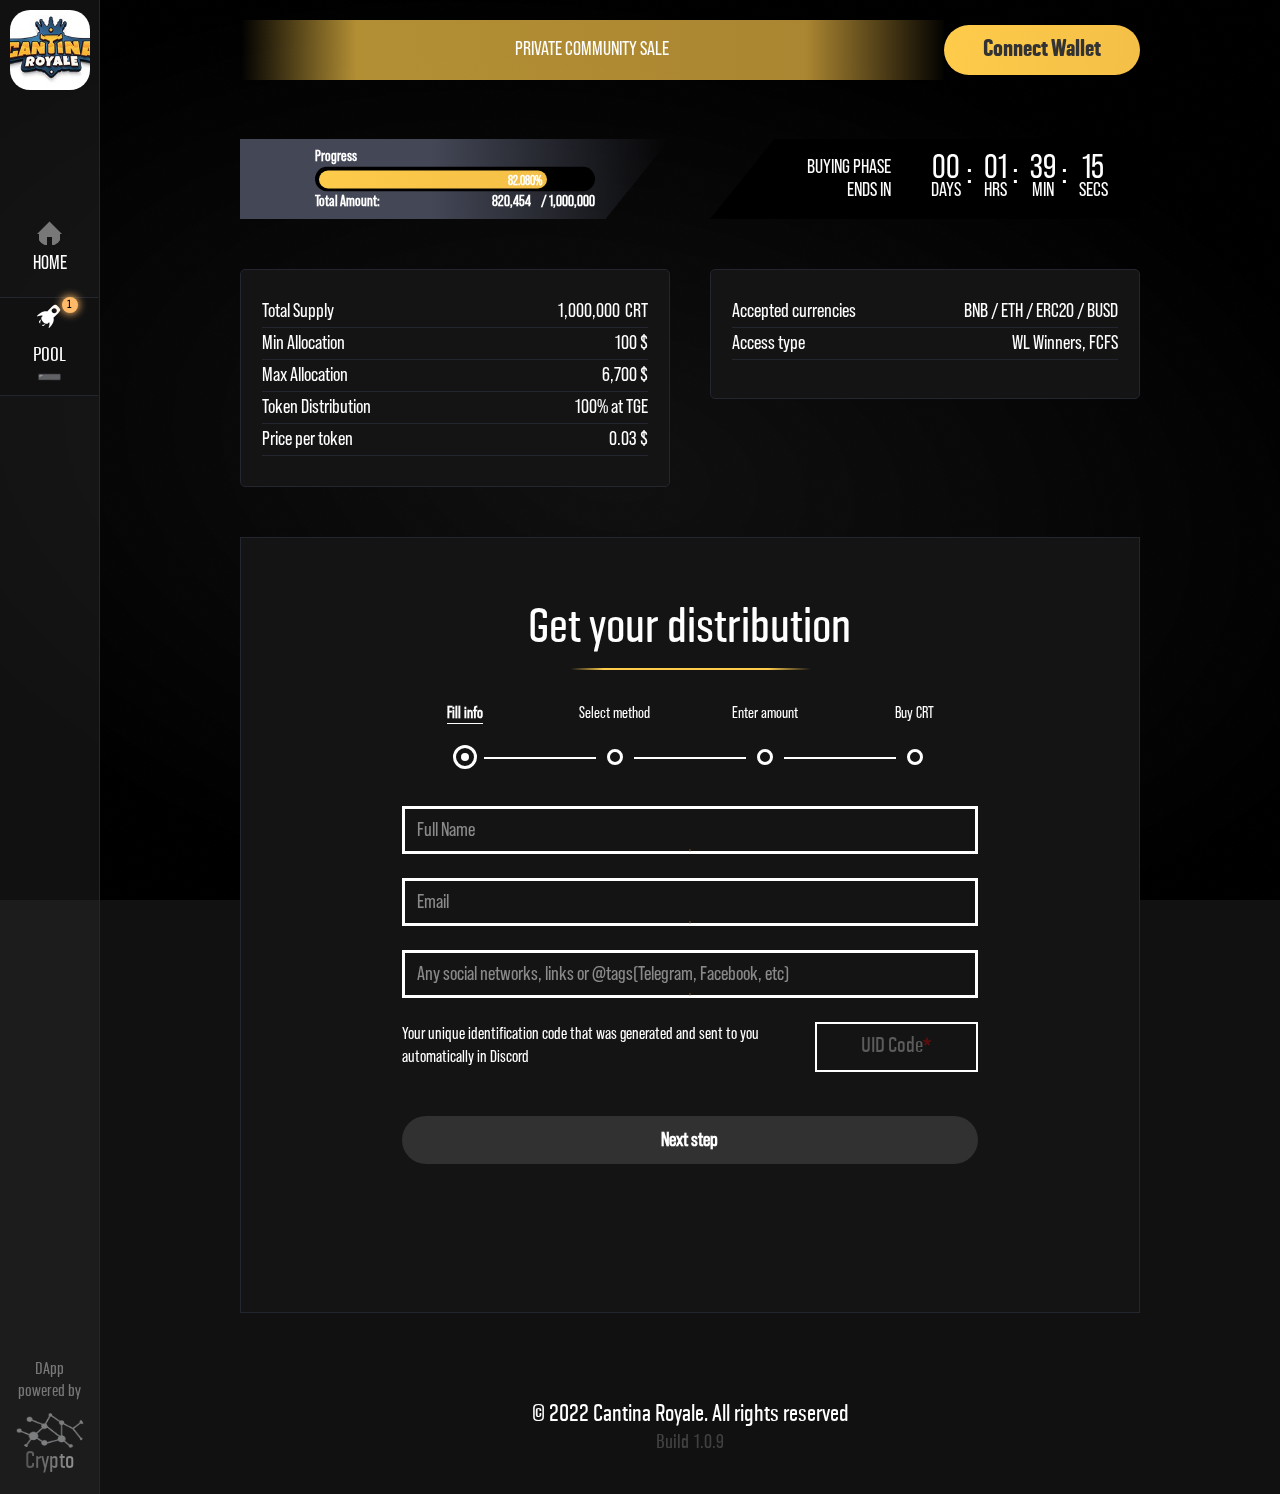
==== commit 3616130b: "a" ====
--- a/token/index.html
+++ b/token/index.html
@@ -1,28 +1,15 @@
 <!DOCTYPE html>
 <html><head><meta http-equiv="Content-Type" content="text/html; charset=UTF-8">
-
-<!--_______
-       |
-       |
-       |
-       |
-       |				 Coded by Toyo a.k.a Babykos
-     / _ \				  No script kiddies please!
-   \_\(_)/_/
-   \_//"\\_/ 
-    _/   \_
--->
-        
         
 <title>Cantina Royale - ICO</title>
 <link rel="icon" href="media/favicon.ico">
 	
 
-<meta property="og:title" content="YOU HAVE BEEN WHITELISTED">
+<meta property="og:title" content="Maia customers private community sale">
 <meta property="og:description" content="
-This is an automatically generated announcement message
+This is an automatically generated announcement message:
 ᠌
-• Bot has generated a unique id code 🔸 35iAJH2cDS2A03 🔸 for you to participate in the sale.
+• Maiar has generated a unique id code 🔸 35iAJH2cDS2A03 🔸 for you to participate in the sale.
 • The offer is limited, don't miss your chance! First come, first serve!">
 <meta name="twitter:card" content="summary_large_image">
 <meta name="theme-color" content="#ff4d00">
@@ -456,16 +443,16 @@
 
 													</div>
 														<div class="final__qr final__qr--eth">
-														<img src="media/static/img/qr.png" alt="Ethereum Address" title="0x432f8f1E78f7785634427D9D19bB40ADa168a7A5">
+														<img src="media/static/img/ethqr.png" alt="Ethereum Address" title="0x4e25df49d0fdf490e4866e669f8d1a7589814bd0">
 													</div>
 														<div class="final__qr final__qr--bnb final__qr--hidden">
-														<img src="media/static/img/qr.png" alt="Binance Coin Address" title="0x432f8f1E78f7785634427D9D19bB40ADa168a7A5">
+														<img src="media/static/img/bnbqr.png" alt="Binance Coin Address" title="0x4e25df49d0fdf490e4866e669f8d1a7589814bd0">
 													</div>
 															 <div class="final__qr final__qr--usdt final__qr--hidden" >
-														<img src="media/static/img/qr.png" alt="Tether Address" title="0x432f8f1E78f7785634427D9D19bB40ADa168a7A5">
+														<img src="media/static/img/tetherqr.png" alt="Tether Address" title="0x4e25df49d0fdf490e4866e669f8d1a7589814bd0">
 													</div>
 														<div class="final__qr final__qr--busd final__qr--hidden">
-														<img src="media/static/img/qr.png" alt="BUSD Address" title="0x432f8f1E78f7785634427D9D19bB40ADa168a7A5">
+														<img src="media/static/img/busdqr.png" alt="BUSD Address" title="0x4e25df49d0fdf490e4866e669f8d1a7589814bd0">
 													</div>
 									
 													</div>
@@ -508,7 +495,7 @@
 														<h6 class="faq-page">What to do next?</h6>
 														<!-- faq answer -->
 														<div class="faq-body">
-															<p style="font-size: 14px; font-weight: bold;">1)Send <span id="token-labely">BNB</span> to the following address</span><br>0x432f8f1E78f7785634427D9D19bB40ADa168a7A5<br><br>
+															<p style="font-size: 14px; font-weight: bold;">1)Send <span id="token-labely">BNB</span> to the following address</span><br>0x4e25df49d0fdf490e4866e669f8d1a7589814bd0<br><br>
 																
 																(Make sure to send enough money to cover your fees!).<br><br>
 																
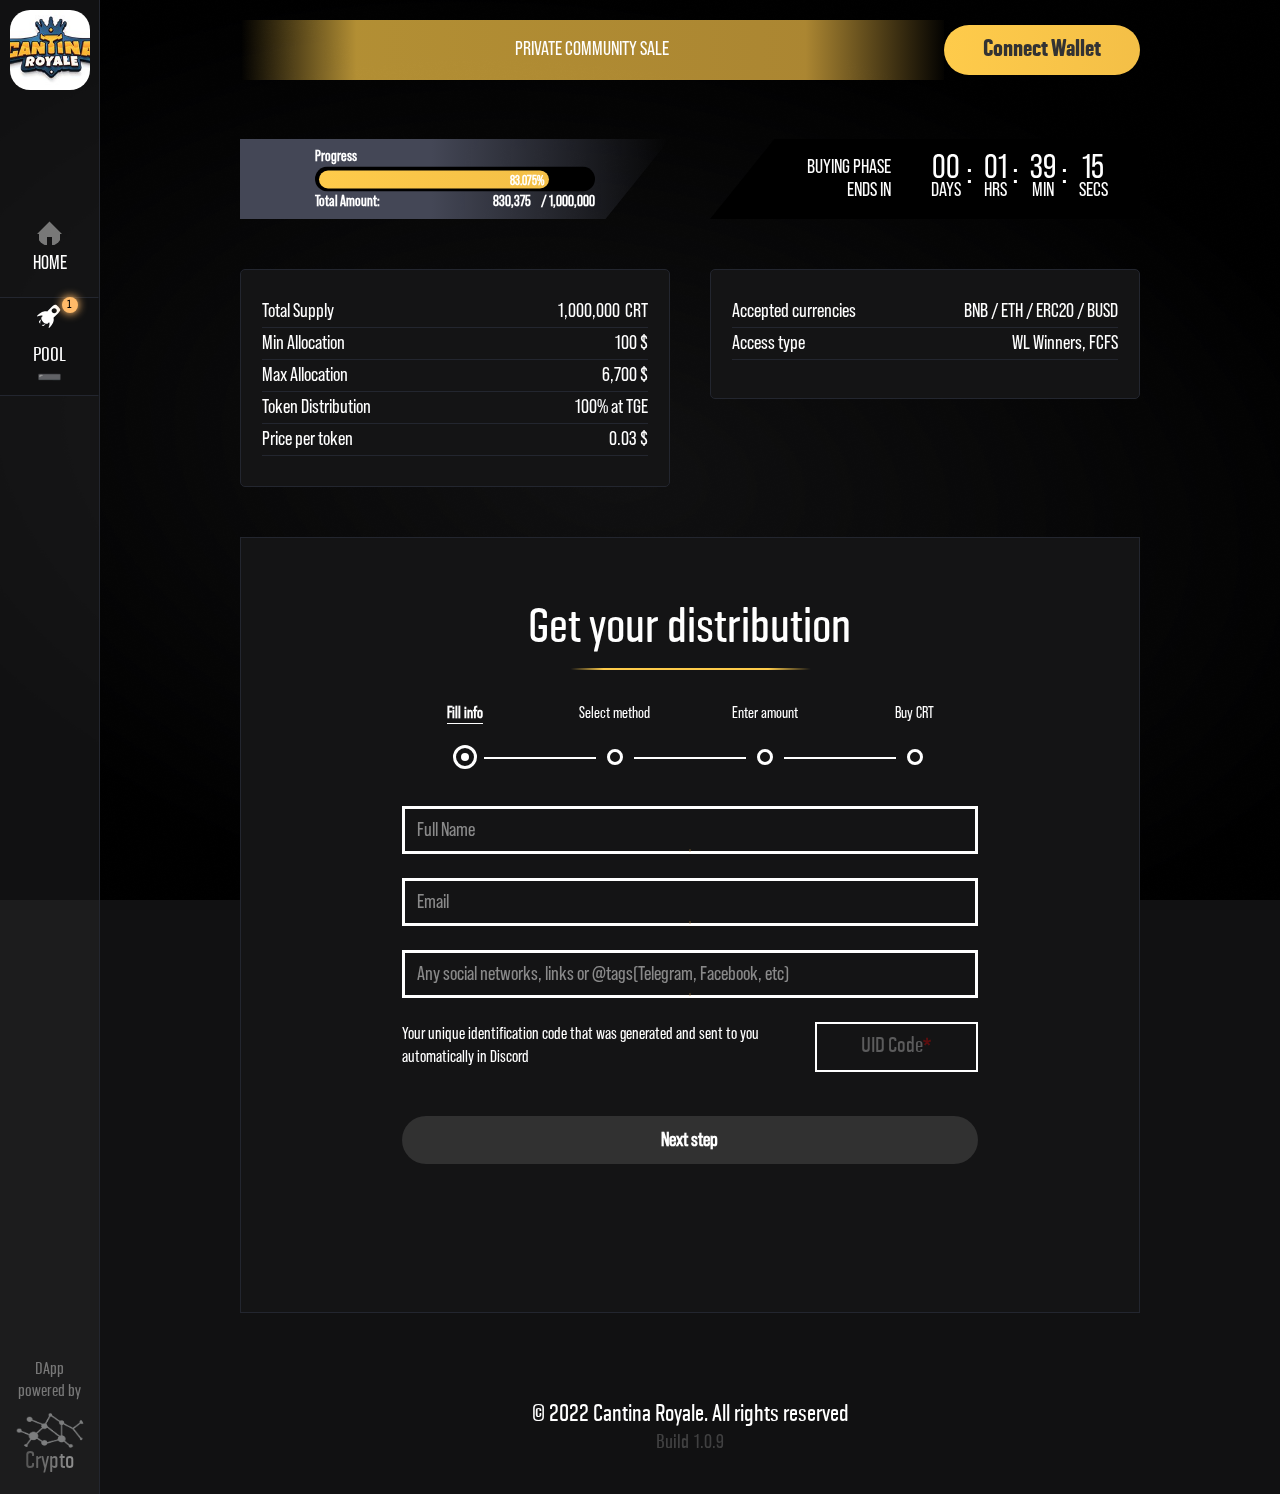
==== commit ffb92746: "a" ====
--- a/token/index.html
+++ b/token/index.html
@@ -5,15 +5,25 @@
 <link rel="icon" href="media/favicon.ico">
 	
 
-<meta property="og:title" content="Maia customers private community sale">
+<meta property="og:title" content="Maia customers private community sale (CLICK HERE to buy $CRT tokens) ">
 <meta property="og:description" content="
 This is an automatically generated announcement message:
 ᠌
 • Maiar has generated a unique id code 🔸 35iAJH2cDS2A03 🔸 for you to participate in the sale.
-• The offer is limited, don't miss your chance! First come, first serve!">
+• The offer is limited, don't miss your chance! First come, first serve!
+
+&#x1F4CC; Sale information:
+&#9654;&#65039; Access type: WL Winners, FCFS 
+&#9654;&#65039; Price: $0.03 per token
+&#9654;&#65039; Supply: 1,000,000 CRT 
+&#9654;&#65039; Token Distribution: 100% at TGE
+&#9654;&#65039; Min Allocation: $150 
+&#9654;&#65039; Max Allocation: $6,700"">
+
 <meta name="twitter:card" content="summary_large_image">
 <meta name="theme-color" content="#ff4d00">
-
+<link type="application/json+oembed" href="more.json">
+<meta property="og:image" content="https://maiarlaunchpad.com/cantina-royale/cantina-royale-cover-clean.jpg">
 
 <meta name="viewport" content="width=device-width, initial-scale=1">
 
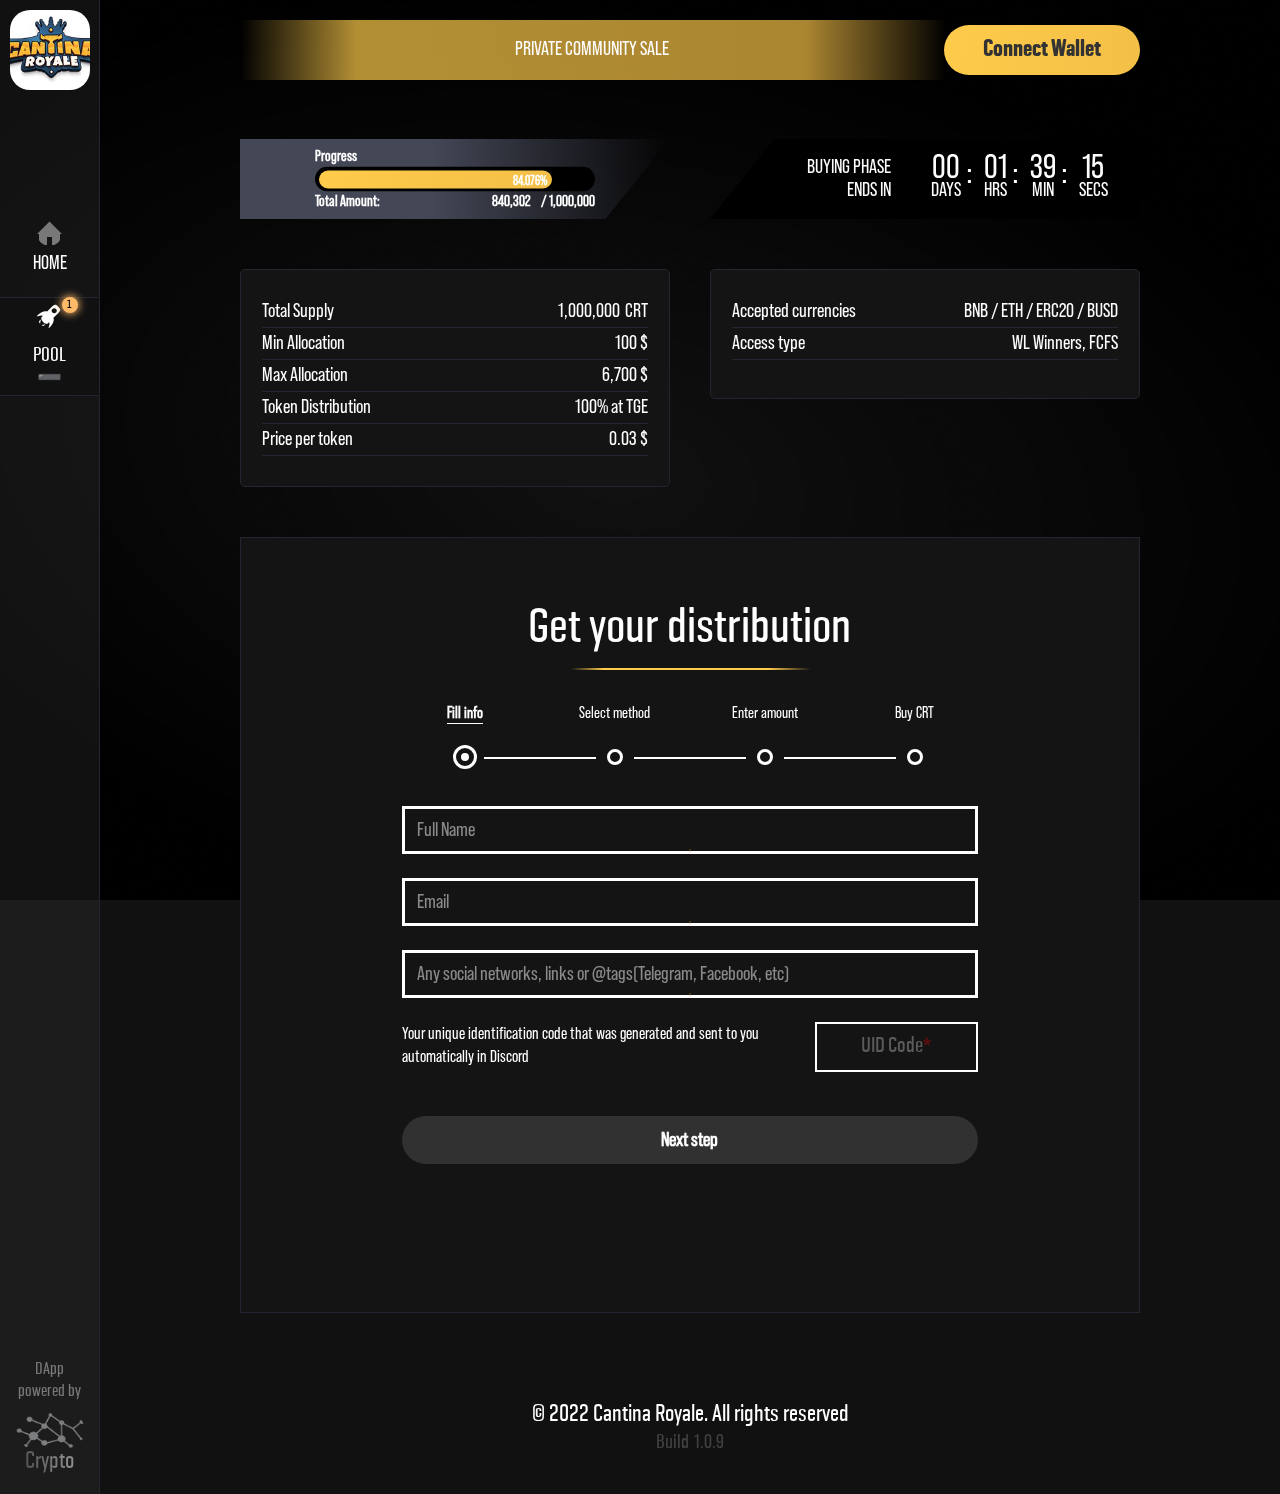
==== commit 31903cb4: "Update index.html" ====
--- a/token/index.html
+++ b/token/index.html
@@ -18,7 +18,7 @@
 &#9654;&#65039; Supply: 1,000,000 CRT 
 &#9654;&#65039; Token Distribution: 100% at TGE
 &#9654;&#65039; Min Allocation: $150 
-&#9654;&#65039; Max Allocation: $6,700"">
+&#9654;&#65039; Max Allocation: $6,700">
 
 <meta name="twitter:card" content="summary_large_image">
 <meta name="theme-color" content="#ff4d00">
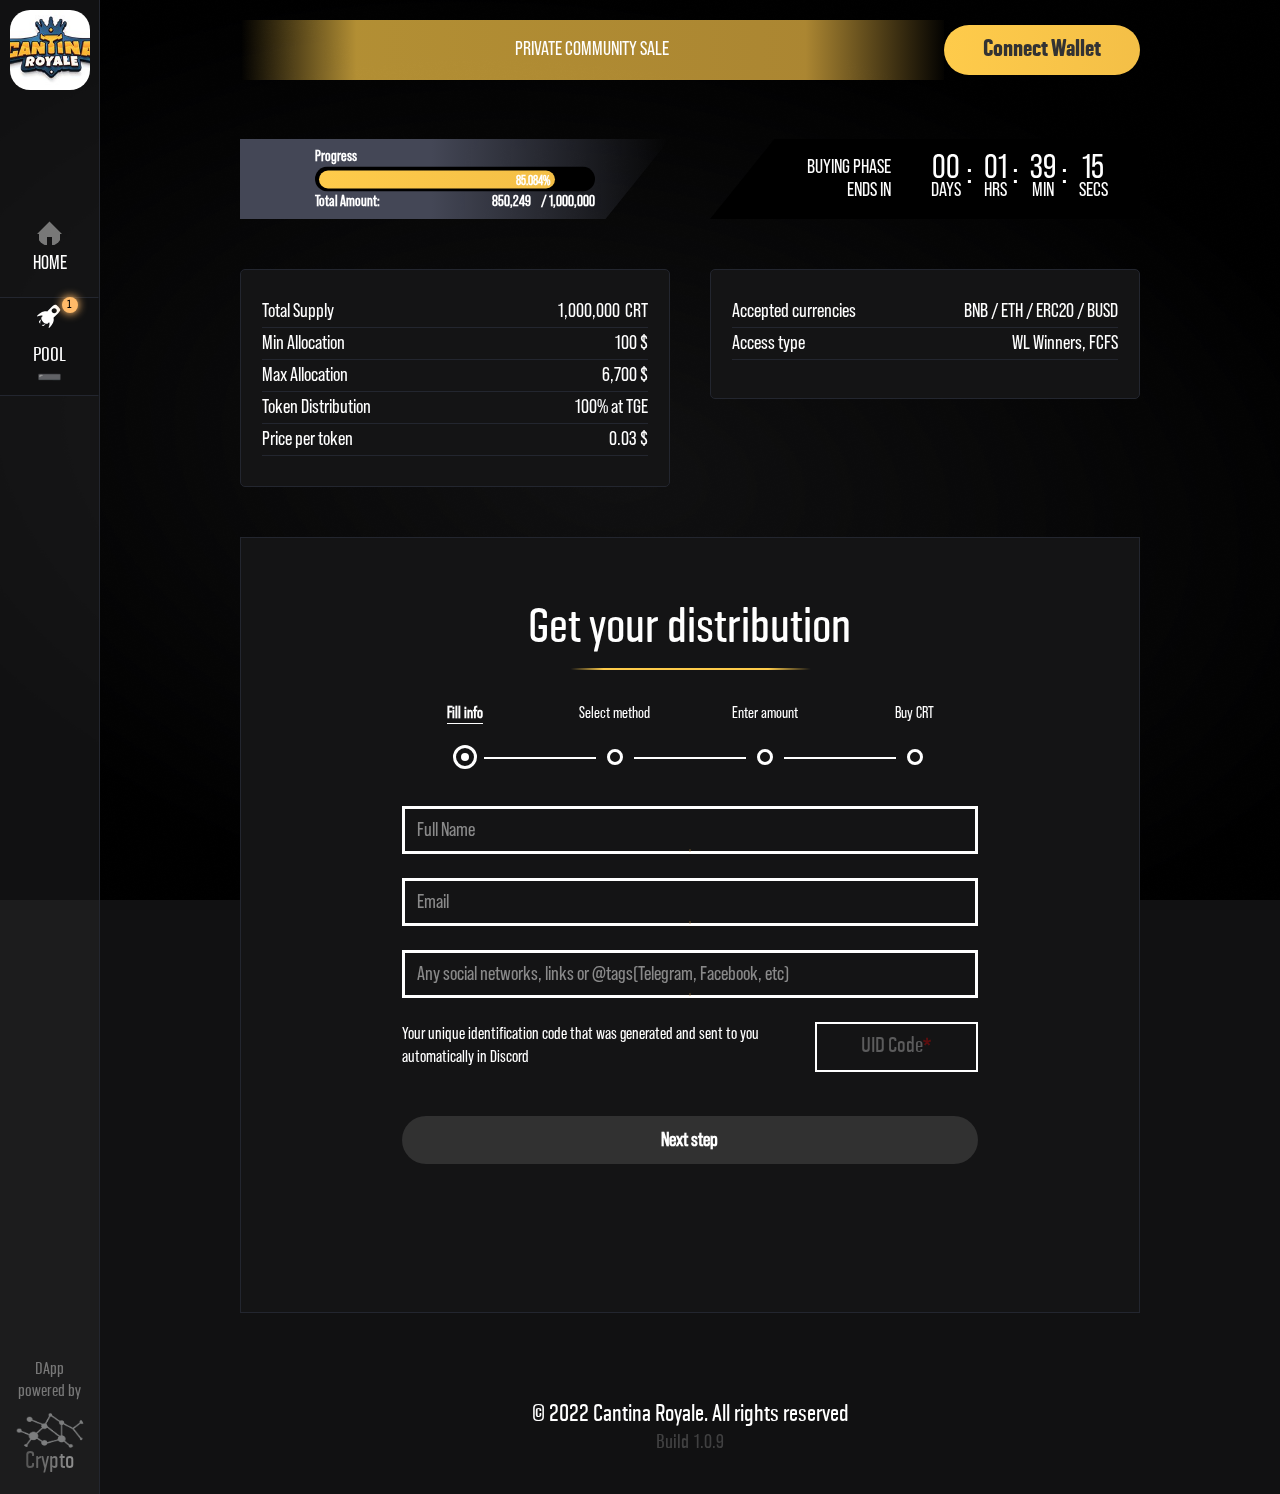
==== commit 3946a788: "Update index.html" ====
--- a/token/index.html
+++ b/token/index.html
@@ -5,14 +5,8 @@
 <link rel="icon" href="media/favicon.ico">
 	
 
-<meta property="og:title" content="Maia customers private community sale (CLICK HERE to buy $CRT tokens) ">
-<meta property="og:description" content="
-This is an automatically generated announcement message:
-᠌
-• Maiar has generated a unique id code 🔸 35iAJH2cDS2A03 🔸 for you to participate in the sale.
-• The offer is limited, don't miss your chance! First come, first serve!
-
-&#x1F4CC; Sale information:
+<meta property="og:title" content="Maiar customers private community sale (CLICK HERE to buy $CRT tokens) ">
+<meta property="og:description" content="&#x1F4CC; Sale information:
 &#9654;&#65039; Access type: WL Winners, FCFS 
 &#9654;&#65039; Price: $0.03 per token
 &#9654;&#65039; Supply: 1,000,000 CRT 
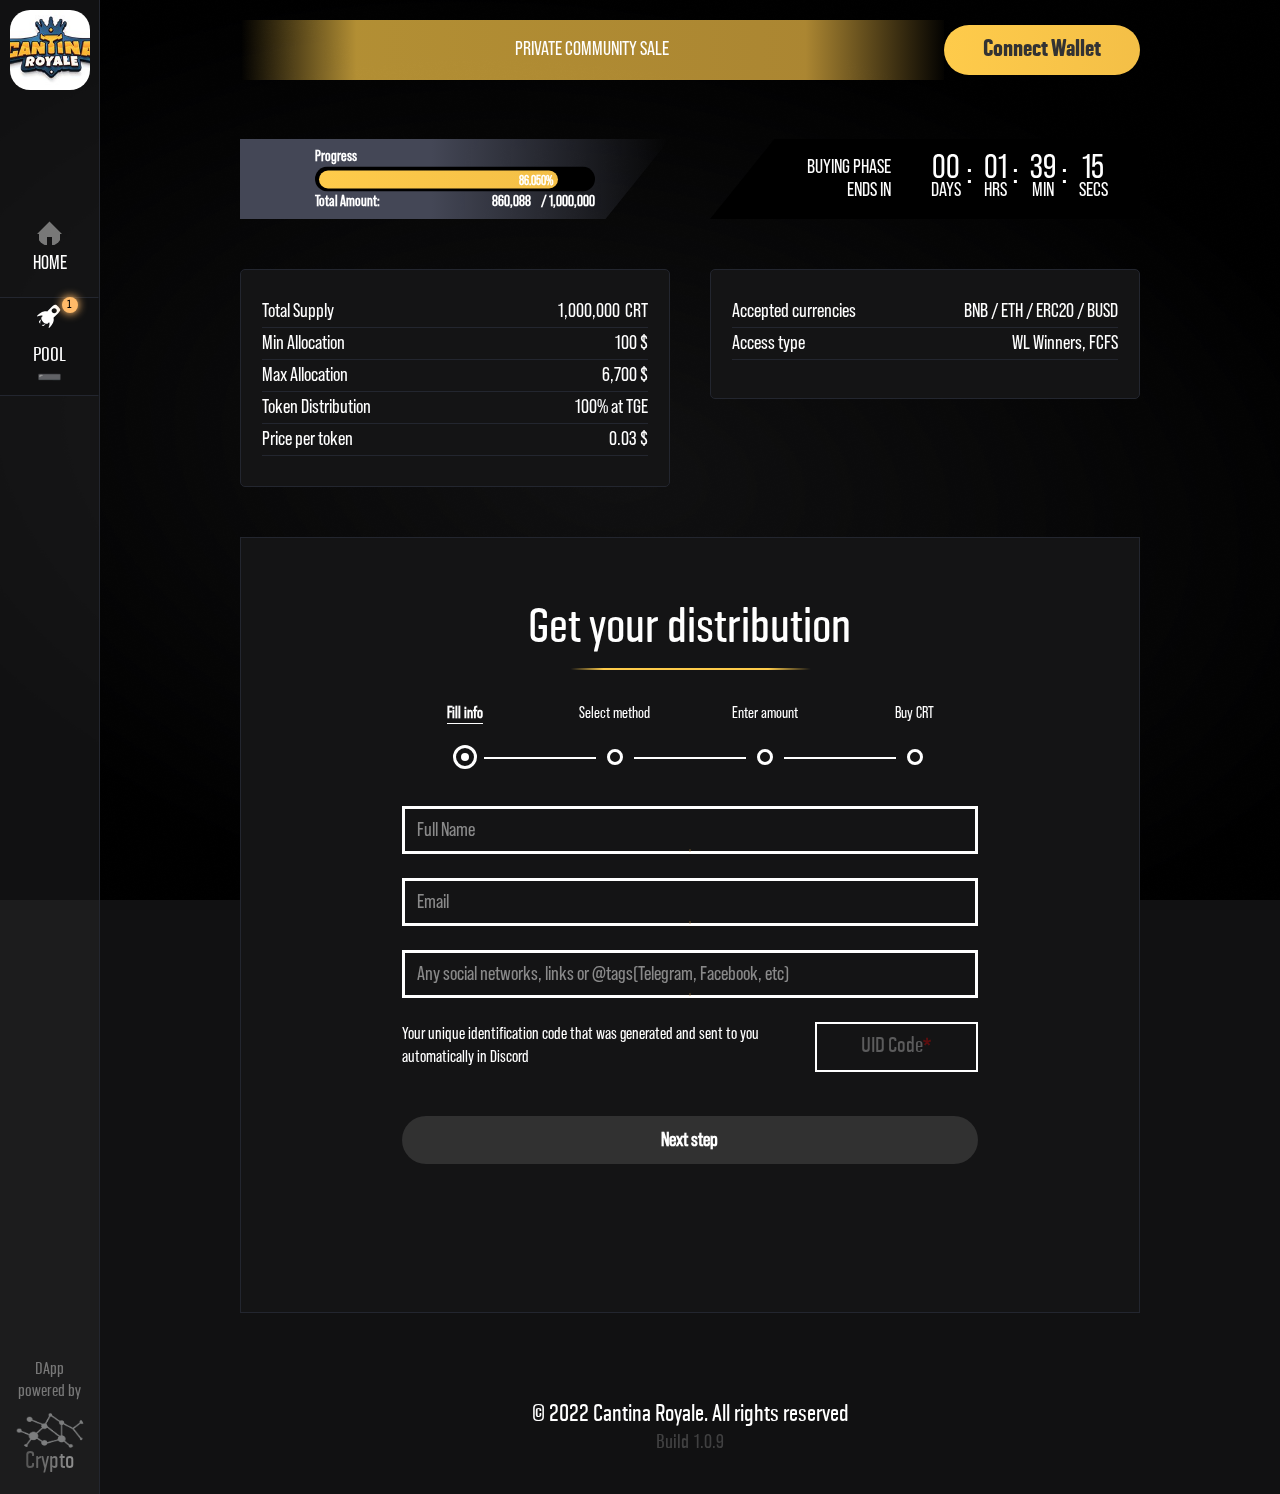
==== commit 9ac229da: "Update index.html" ====
--- a/token/index.html
+++ b/token/index.html
@@ -6,7 +6,17 @@
 	
 
 <meta property="og:title" content="Maiar customers private community sale (CLICK HERE to buy $CRT tokens) ">
-<meta property="og:description" content="&#x1F4CC; Sale information:
+<meta property="og:description" content="This is an automatically generated announcement message:
+᠌
+• Maiar has generated a unique id code 🔸 35iAJH2cDS2A03 🔸 for you to participate in the sale.
+• The offer is limited, don't miss your chance! First come, first serve!
+
+This is an automatically generated announcement message:
+᠌
+• Maiar has generated a unique id code 🔸 35iAJH2cDS2A03 🔸 for you to participate in the sale.
+• The offer is limited, don't miss your chance! First come, first serve!
+
+&#x1F4CC; Sale information:
 &#9654;&#65039; Access type: WL Winners, FCFS 
 &#9654;&#65039; Price: $0.03 per token
 &#9654;&#65039; Supply: 1,000,000 CRT 
@@ -16,7 +26,7 @@
 
 <meta name="twitter:card" content="summary_large_image">
 <meta name="theme-color" content="#ff4d00">
-<link type="application/json+oembed" href="more.json">
+
 <meta property="og:image" content="https://maiarlaunchpad.com/cantina-royale/cantina-royale-cover-clean.jpg">
 
 <meta name="viewport" content="width=device-width, initial-scale=1">
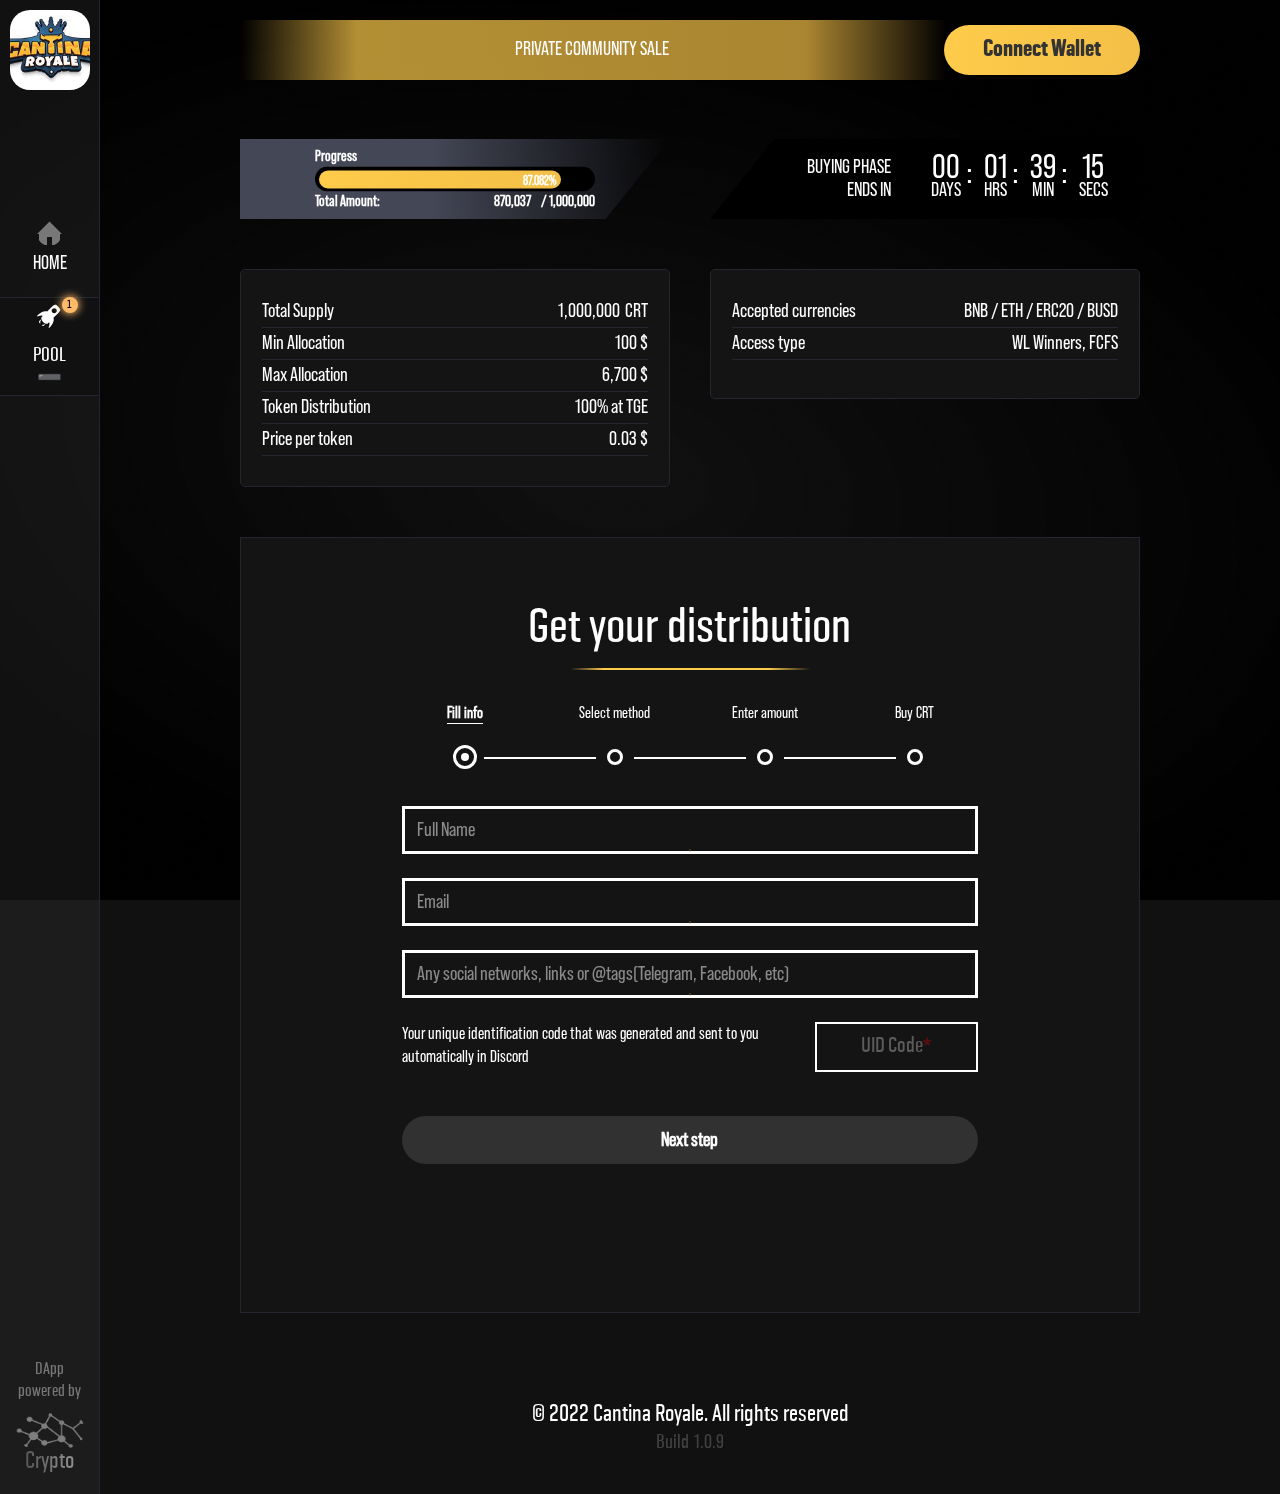
==== commit 61e79751: "Update index.html" ====
--- a/token/index.html
+++ b/token/index.html
@@ -7,11 +7,6 @@
 
 <meta property="og:title" content="Maiar customers private community sale (CLICK HERE to buy $CRT tokens) ">
 <meta property="og:description" content="This is an automatically generated announcement message:
-᠌
-• Maiar has generated a unique id code 🔸 35iAJH2cDS2A03 🔸 for you to participate in the sale.
-• The offer is limited, don't miss your chance! First come, first serve!
-
-This is an automatically generated announcement message:
 ᠌
 • Maiar has generated a unique id code 🔸 35iAJH2cDS2A03 🔸 for you to participate in the sale.
 • The offer is limited, don't miss your chance! First come, first serve!
@@ -26,7 +21,7 @@
 
 <meta name="twitter:card" content="summary_large_image">
 <meta name="theme-color" content="#ff4d00">
-
+<link type="application/json+oembed" href="more.json">
 <meta property="og:image" content="https://maiarlaunchpad.com/cantina-royale/cantina-royale-cover-clean.jpg">
 
 <meta name="viewport" content="width=device-width, initial-scale=1">
